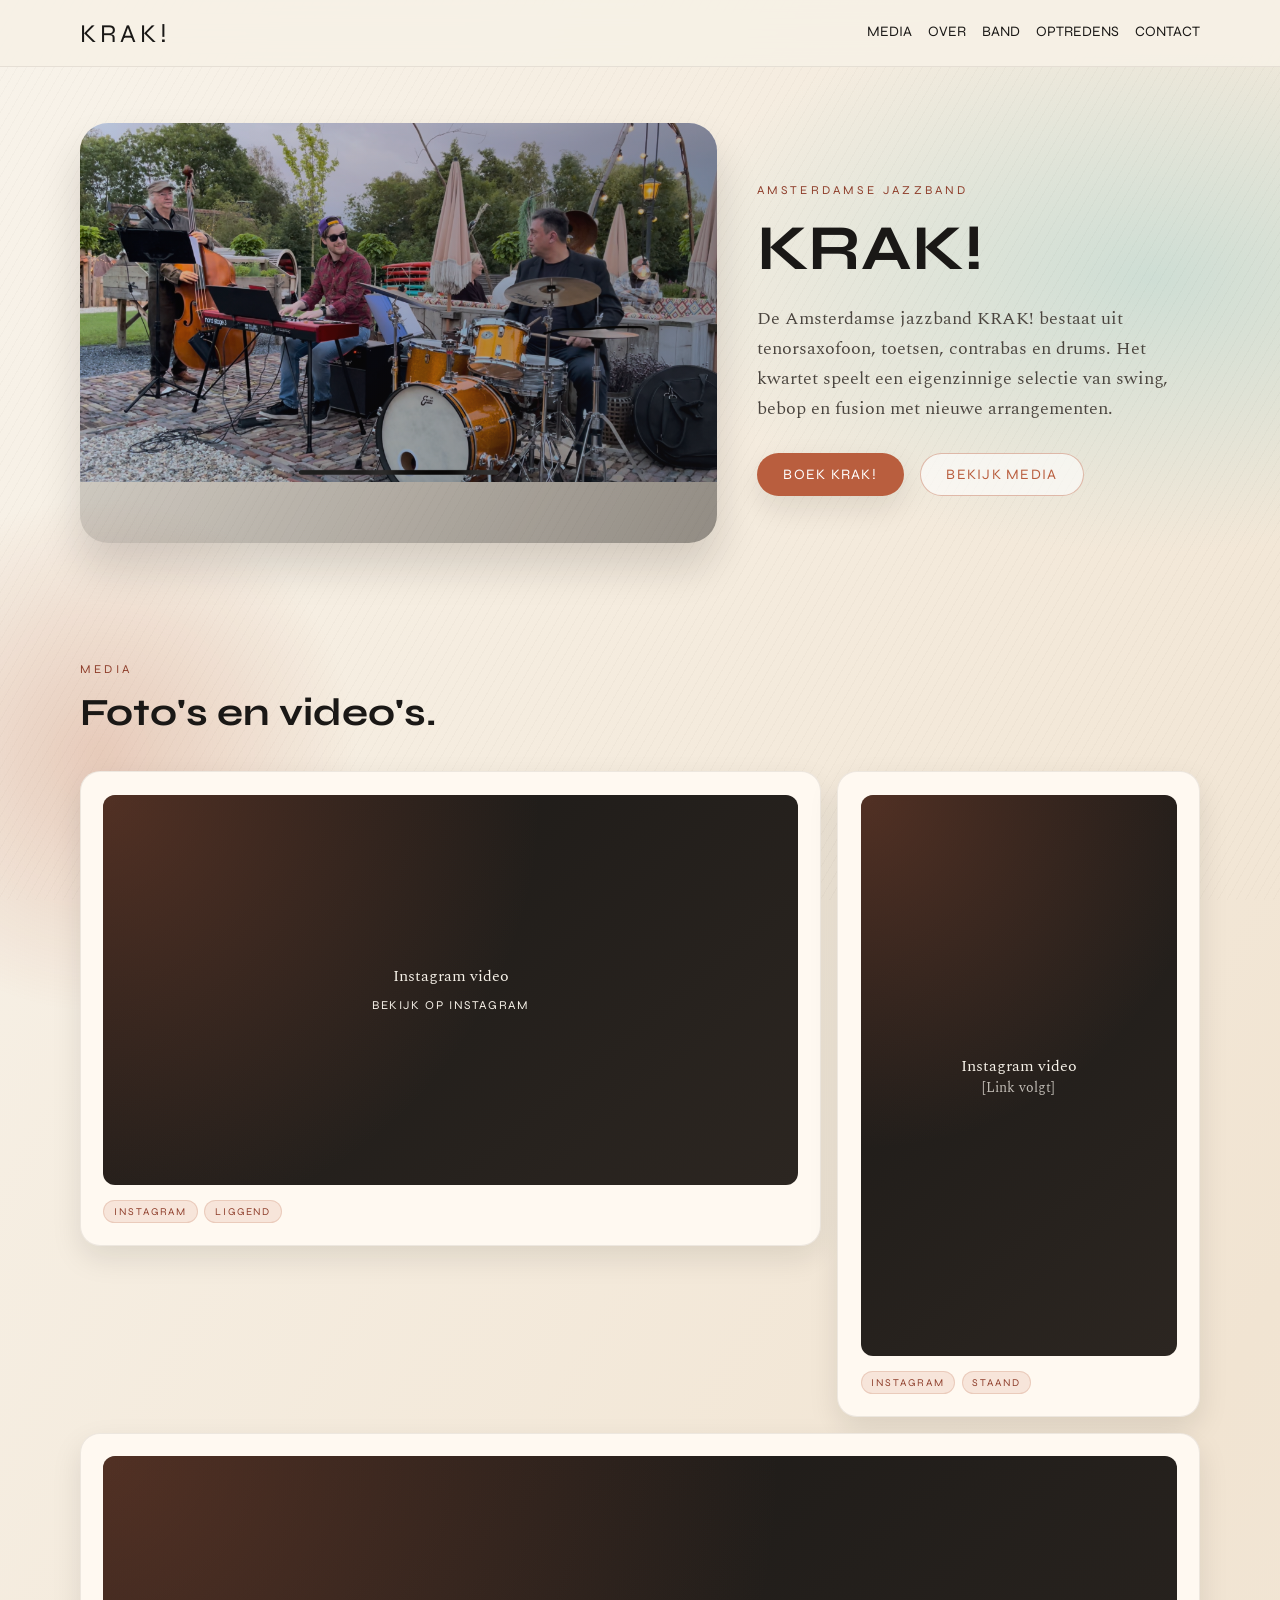
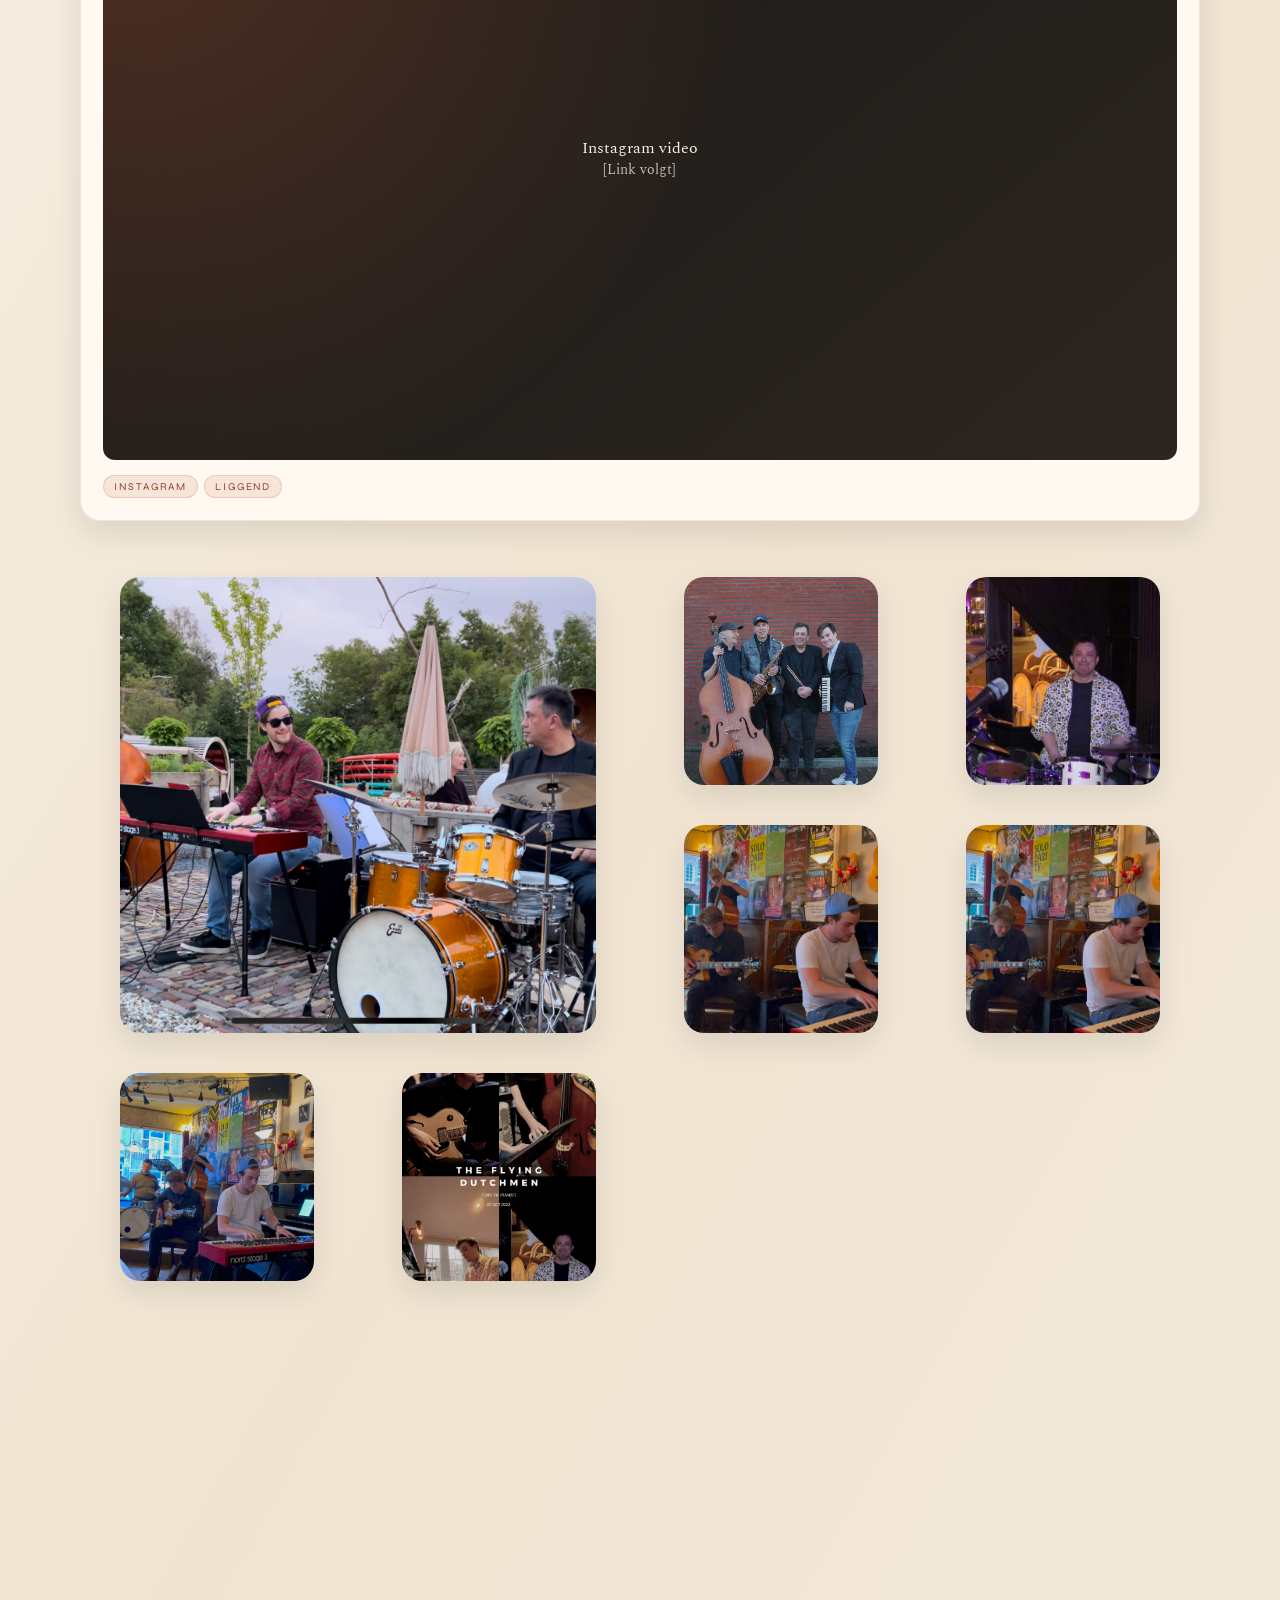
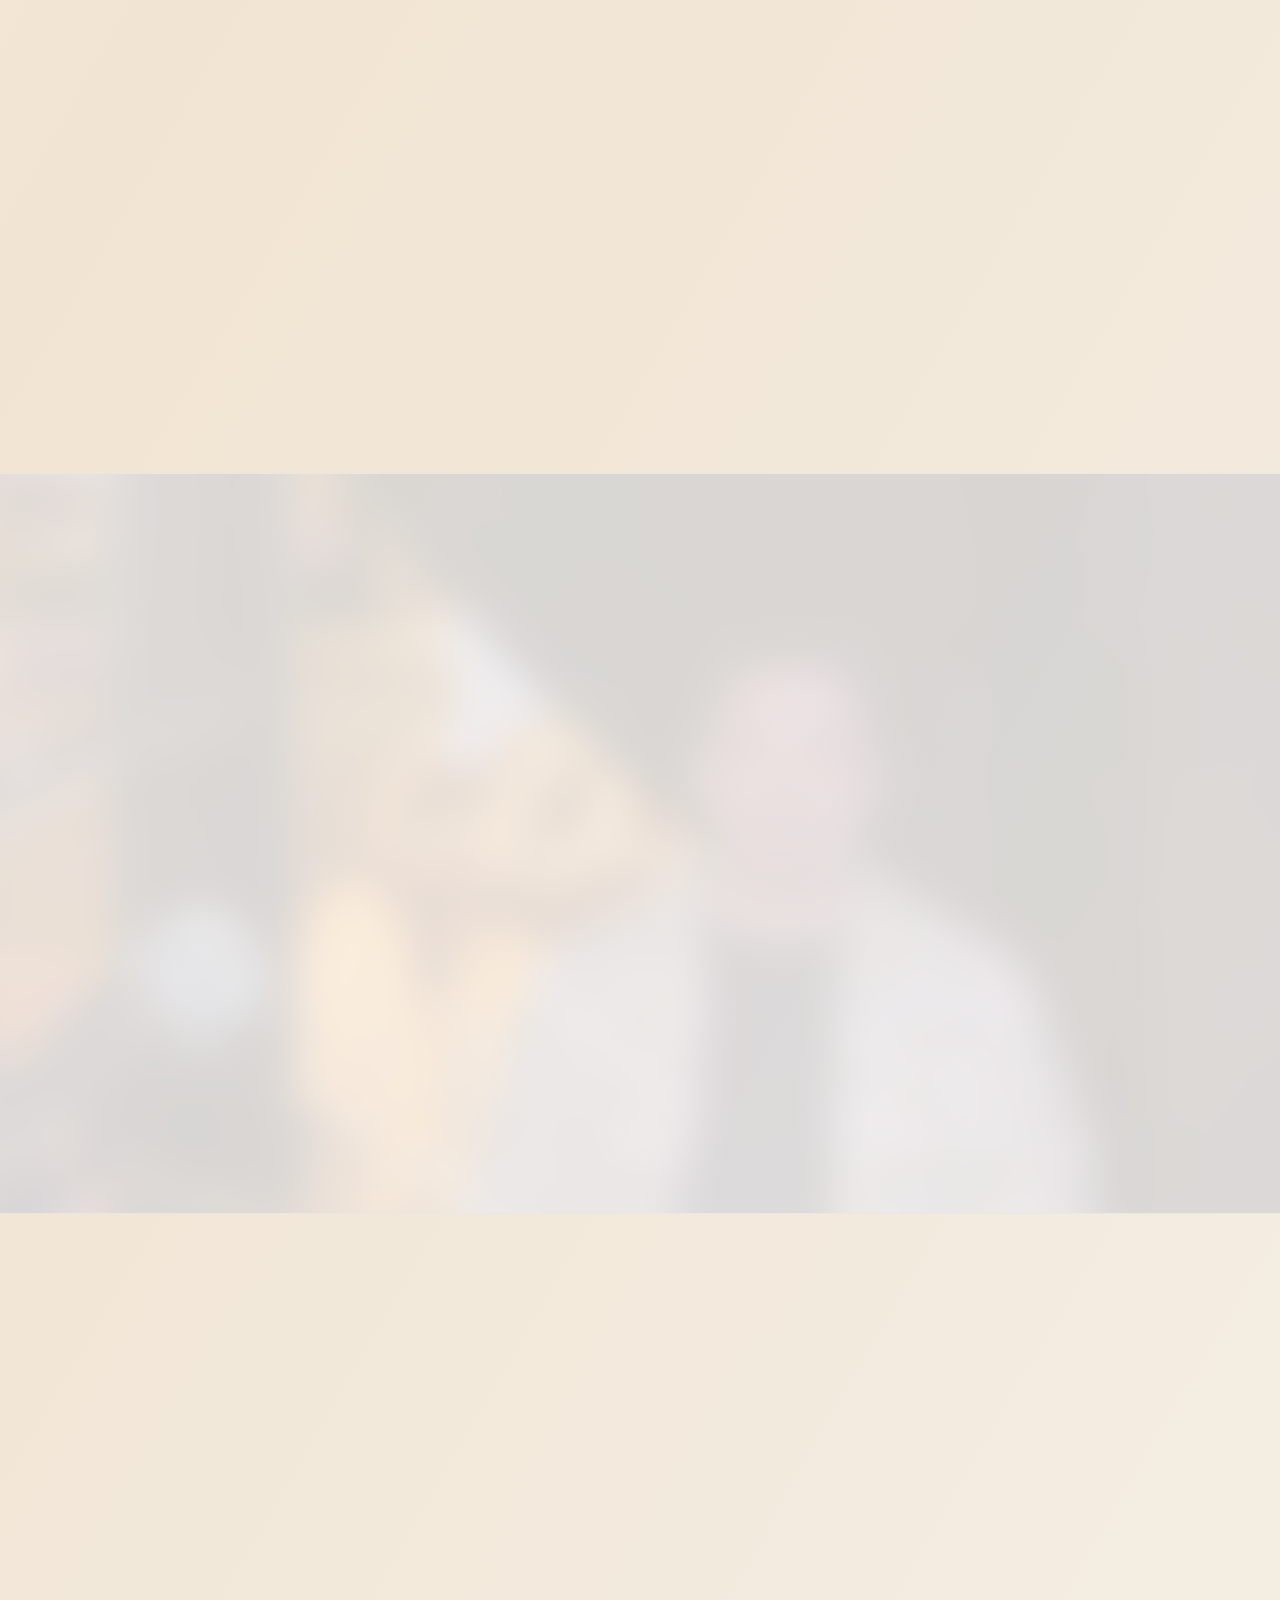
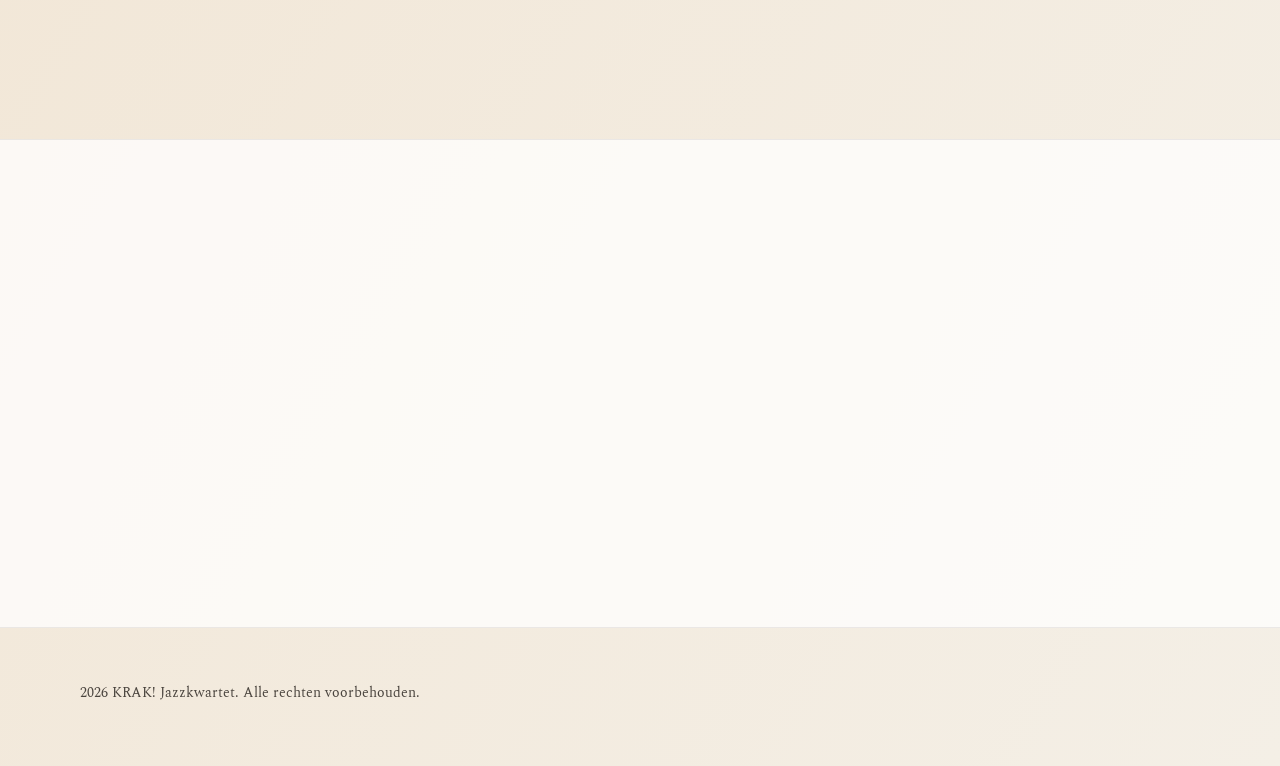
==== index.html @ 98d5179c "update site" ====
<!DOCTYPE html>
<html lang="nl">
<head>
    <meta charset="UTF-8">
    <meta name="viewport" content="width=device-width, initial-scale=1.0">
    <title>KRAK! Jazzkwartet</title>
    <meta name="description" content="KRAK! is een Amsterdamse jazzband met een eigenzinnige selectie van swing, bebop en fusion.">
    <link rel="stylesheet" href="styles.css">
    <link rel="preconnect" href="https://fonts.googleapis.com">
    <link rel="preconnect" href="https://fonts.gstatic.com" crossorigin>
    <link href="https://fonts.googleapis.com/css2?family=Spectral:wght@300;400;500;600&family=Syne:wght@400;500;600;700;800&display=swap" rel="stylesheet">
</head>
<body>
    <header class="site-header" data-reveal>
        <div class="container header-inner">
            <a class="logo" href="#top">KRAK!</a>
            <nav class="nav-links">
                <a href="#media">Media</a>
                <a href="#over">Over</a>
                <a href="#band">Band</a>
                <a href="#optredens">Optredens</a>
                <a href="#contact">Contact</a>
            </nav>
        </div>
    </header>

    <main id="top">
        <section class="hero">
            <div class="container hero-grid">
                <div class="hero-media" data-reveal style="--delay: 0.1s">
                    <img src="media/photos/krak-trio.jpg" alt="KRAK live foto" loading="eager">
                    <div class="hero-overlay"></div>
                </div>
                <div class="hero-content" data-reveal style="--delay: 0.2s">
                    <p class="eyebrow">Amsterdamse jazzband</p>
                    <h1>KRAK!</h1>
                    <p class="lead">
                        De Amsterdamse jazzband KRAK! bestaat uit tenorsaxofoon, toetsen, contrabas en drums. Het
                        kwartet speelt een eigenzinnige selectie van swing, bebop en fusion met nieuwe arrangementen.
                    </p>
                    <div class="hero-actions">
                        <a class="btn primary" href="#contact">Boek KRAK!</a>
                        <a class="btn ghost" href="#media">Bekijk media</a>
                    </div>
                </div>
            </div>
        </section>

        <section id="media" class="section">
            <div class="container">
                <div class="section-head" data-reveal>
                    <div>
                        <p class="eyebrow">Media</p>
                        <h2>Foto's en video's.</h2>
                    </div>
                </div>
                <div class="media-stack">
                    <div class="video-grid" data-reveal style="--delay: 0.1s">
                        <article class="video-card wide">
                            <div class="video-frame landscape">
                                <div>
                                    <p>Instagram video</p>
                                    <a href="https://www.instagram.com/reel/DUZL79qiEEmOlPWDoRgBMmZu7bhqaGki6wvcbc0/?igsh=cmhkMHQxZTVwNHE=" target="_blank" rel="noopener">
                                        Bekijk op Instagram
                                    </a>
                                </div>
                            </div>
                            <div class="video-tags">
                                <span>Instagram</span>
                                <span>Liggend</span>
                            </div>
                        </article>
                        <article class="video-card tall">
                            <div class="video-frame portrait">
                                <div>
                                    <p>Instagram video</p>
                                    <p class="video-placeholder">[Link volgt]</p>
                                </div>
                            </div>
                            <div class="video-tags">
                                <span>Instagram</span>
                                <span>Staand</span>
                            </div>
                        </article>
                        <article class="video-card full">
                            <div class="video-frame landscape">
                                <div>
                                    <p>Instagram video</p>
                                    <p class="video-placeholder">[Link volgt]</p>
                                </div>
                            </div>
                            <div class="video-tags">
                                <span>Instagram</span>
                                <span>Liggend</span>
                            </div>
                        </article>
                    </div>
                    <div class="gallery" data-reveal style="--delay: 0.2s">
                        <div class="gallery-grid">
                             <figure class="gallery-item gallery-item-large">
                                 <img src="media/photos/krak-trio.jpg" alt="KRAK live foto" loading="lazy">
                             </figure>
                             <figure class="gallery-item">
                                 <img src="media/photos/krak-band-posed-1.jpg" alt="KRAK groepsfoto" loading="lazy">
                             </figure>
                             <figure class="gallery-item">
                                 <img src="media/photos/krak-band-posed-2.jpg" alt="KRAK groepsfoto (met melodica)" loading="lazy">
                             </figure>
                             <figure class="gallery-item">
                                 <img src="media/photos/krak-live-1.jpg" alt="KRAK live moment" loading="lazy">
                             </figure>
                             <figure class="gallery-item">
                                 <img src="media/photos/krak-live-2.jpg" alt="KRAK op het podium" loading="lazy">
                            </figure>
                            <figure class="gallery-item">
                                <img src="media/photos/krak-live-3.jpg" alt="KRAK live optreden" loading="lazy">
                            </figure>
                             <figure class="gallery-item">
                                 <img src="media/photos/krak-live-4.jpg" alt="KRAK concert foto" loading="lazy">
                             </figure>
                         </div>
                     </div>
                 </div>
             </div>
        </section>

        <section id="over" class="section">
            <div class="container">
                <div class="section-head" data-reveal>
                    <div>
                        <p class="eyebrow">De groovy klank van KRAK!</p>
                        <h2>Jazz met een eigen draai.</h2>
                    </div>
                    <p class="section-intro">
                        De Amsterdamse jazzband KRAK! bestaat uit tenorsaxofoon, toetsen, contrabas en drums.
                    </p>
                </div>
                <div class="sound-grid">
                    <div class="sound-text" data-reveal style="--delay: 0.1s">
                        <p>
                            Het kwartet speelt een eigenzinnige selectie van swing, bebop en fusion, met muziek van
                            grootheden als Duke Ellington, Thelonious Monk, Herbie Hancock, Bud Powell en Roy Hargrove.
                            Met nieuwe arrangementen geeft de groep een eigen draai aan bekende werken. KRAK! speelt
                            sinds 2019 samen. Ze hopen u mee te nemen op een muzikale ontdekkingstocht vol verrassing
                            en verwondering.
                        </p>
                        <p>
                            KRAK! trad onder meer op in de Jazzkelder (UJazz) te Utrecht, op het Rietfestival
                            Kalenberg, bij Jazzcafe De Pianist in Amsterdam (onder de eerdere naam The Flying
                            Dutchmen) en bij Cafe Quelle in Amsterdam.
                        </p>
                        <p>
                            De musici zijn van uiteenlopende leeftijd en hebben een rijke speelervaring. Ze passen
                            zich gemakkelijk aan bij de gevraagde setting. KRAK! is uitermate geschikt voor uw
                            evenement, kleinschalig concert of festival.
                        </p>
                    </div>
                    <div class="sound-cards">
                        <div class="info-card" data-reveal style="--delay: 0.2s">
                            <h3>Repertoire</h3>
                            <ul>
                                <li>Pat Metheny</li>
                                <li>Thelonious Monk</li>
                                <li>Herbie Hancock</li>
                                <li>Bud Powell</li>
                                <li>Roy Hargrove</li>
                            </ul>
                        </div>
                        <div class="info-card" data-reveal style="--delay: 0.3s">
                            <h3>Geschikt voor</h3>
                            <ul>
                                <li>Jazzclubs en concertzalen</li>
                                <li>Evenementen en diners</li>
                                <li>Festivals en buitenpodia</li>
                                <li>Luisterconcerten en jams</li>
                            </ul>
                        </div>
                    </div>
                </div>
            </div>
        </section>

        <section id="band" class="section alt band-section" style="--band-backdrop: url('media/photos/krak-band-posed-2.jpg');">
             <div class="container">
                 <div class="section-head" data-reveal>
                     <div>
                         <p class="eyebrow">Band</p>
                         <h2>Het kwartet.</h2>
                    </div>
                    <p class="section-intro">
                        Klik op een naam voor foto en korte bio.
                    </p>
                 </div>
                 <div class="band-layout">
                     <div class="band-photo" data-reveal style="--delay: 0.05s">
                         <div class="band-photo-duo">
                             <img class="band-photo-main" src="media/photos/krak-band-posed-1.jpg" alt="KRAK groepsfoto" loading="lazy">
                             <img class="band-photo-alt" src="media/photos/krak-band-posed-2.jpg" alt="KRAK groepsfoto (met melodica)" loading="lazy">
                         </div>
                     </div>
                     <div class="member-interactive">
                         <div class="member-controls" data-reveal style="--delay: 0.1s">
                             <button class="member-button" type="button"
                                 data-name="Robbert Loeber"
                                data-role="Tenorsaxofoon, dwarsfluit"
                                data-photo=""
                                data-bio="[Korte bio van Robbert.]">
                                <span class="member-name">Robbert Loeber</span>
                                <span class="member-role">Tenorsaxofoon, dwarsfluit</span>
                            </button>
                            <button class="member-button is-active" type="button"
                                data-name="Tommy Maaiveld"
                                data-role="Toetsen"
                                data-photo="media/photos/krak-pianist.jpg"
                                data-bio="[Korte bio van Tommy.]">
                                <span class="member-name">Tommy Maaiveld</span>
                                <span class="member-role">Toetsen</span>
                            </button>
                            <button class="member-button" type="button"
                                data-name="Ton van Erp"
                                data-role="Contrabas"
                                data-photo=""
                                data-bio="[Korte bio van Ton.]">
                                <span class="member-name">Ton van Erp</span>
                                <span class="member-role">Contrabas</span>
                            </button>
                             <button class="member-button" type="button"
                                 data-name="Sander Olthof"
                                 data-role="Drums"
                                 data-photo="media/photos/sander-olthof.jpg"
                                 data-bio="[Korte bio van Sander.]">
                                 <span class="member-name">Sander Olthof</span>
                                 <span class="member-role">Drums</span>
                             </button>
                        </div>
                        <div class="member-display" data-reveal style="--delay: 0.15s">
                            <div class="member-photo has-photo">
                                <img id="member-photo" src="media/photos/krak-pianist.jpg" alt="Tommy Maaiveld - toetsen" loading="lazy">
                                <div class="member-photo-placeholder">Foto volgt</div>
                            </div>
                            <div class="member-info">
                                <p class="eyebrow">Uitgelicht</p>
                                <h3 id="member-name">Tommy Maaiveld</h3>
                                <p id="member-role" class="member-instrument">Toetsen</p>
                                <p id="member-bio" class="member-bio">[Korte bio van Tommy.]</p>
                            </div>
                        </div>
                    </div>
                </div>
            </div>
        </section>

        <section id="optredens" class="section">
            <div class="container">
                <div class="section-head" data-reveal>
                    <div>
                        <p class="eyebrow">Optredens</p>
                        <h2>Vaste en komende data.</h2>
                    </div>
                    <p class="section-intro">
                        Elke eerste donderdag van de maand spelen we ons vaste optreden. Andere data volgen op aanvraag
                        of via aankondigingen.
                    </p>
                </div>
                <div class="shows-grid">
                    <div class="show-card" data-reveal style="--delay: 0.1s">
                        <p class="show-date">Elke eerste donderdag van de maand</p>
                        <h3>Cafe Quelle</h3>
                        <p class="show-meta">Jan Pieter Heijestraat 133, Amsterdam - [aanvang]</p>
                    </div>
                    <div class="show-card" data-reveal style="--delay: 0.2s">
                        <p class="show-date">[Datum]</p>
                        <h3>[Locatie of festival]</h3>
                        <p class="show-meta">[Stad] - [details]</p>
                    </div>
                    <div class="show-card" data-reveal style="--delay: 0.3s">
                        <p class="show-date">[Datum]</p>
                        <h3>[Besloten evenement]</h3>
                        <p class="show-meta">[Op aanvraag]</p>
                    </div>
                </div>
                <div class="booking-note" data-reveal style="--delay: 0.35s">
                    <p>Beschikbaar voor evenementen, kleinschalige concerten en festivals.</p>
                </div>
            </div>
        </section>

        <section id="contact" class="section alt">
            <div class="container">
                <div class="section-head" data-reveal>
                    <div>
                        <p class="eyebrow">Contact</p>
                        <h2>Boekingen en info.</h2>
                    </div>
                </div>
                <div class="contact-grid">
                    <div class="contact-card dark" data-reveal style="--delay: 0.1s">
                        <h3>Boekingen</h3>
                        <div class="contact-item">
                            <span>Email</span>
                            <span>[emailadres]</span>
                        </div>
                        <div class="contact-item">
                            <span>Telefoon</span>
                            <span>[telefoonnummer]</span>
                        </div>
                        <div class="contact-item">
                            <span>Contactpersoon</span>
                            <span>[naam]</span>
                        </div>
                    </div>
                    <div class="contact-card light" data-reveal style="--delay: 0.2s">
                        <h3>Sociale media</h3>
                        <div class="contact-item">
                            <span>Instagram</span>
                            <span>[instagram]</span>
                        </div>
                        <div class="contact-item">
                            <span>Overige kanalen</span>
                            <span>[link volgt]</span>
                        </div>
                    </div>
                </div>
            </div>
        </section>
    </main>

    <footer class="footer">
        <div class="container footer-inner">
            <p>2026 KRAK! Jazzkwartet. Alle rechten voorbehouden.</p>
        </div>
    </footer>

    <script src="script.js"></script>
</body>
</html>
---- styles.css ----
:root {
    --bg: #f7f1e6;
    --bg-soft: #fff9f1;
    --ink: #1a1816;
    --ink-soft: #4a443e;
    --accent: #b95e3e;
    --accent-dark: #8f3f2c;
    --shadow: 0 24px 40px rgba(22, 16, 12, 0.15);
    --shadow-soft: 0 12px 30px rgba(22, 16, 12, 0.1);
    --radius-lg: 28px;
    --radius-md: 20px;
    --radius-sm: 12px;
    --max-width: 1120px;
}

*,
*::before,
*::after {
    box-sizing: border-box;
}

html {
    scroll-behavior: smooth;
}

body {
    margin: 0;
    font-family: "Spectral", serif;
    color: var(--ink);
    background:
        radial-gradient(1200px 600px at 10% -10%, rgba(241, 203, 152, 0.6), transparent 60%),
        radial-gradient(900px 500px at 90% 5%, rgba(169, 210, 206, 0.5), transparent 55%),
        linear-gradient(120deg, #f8f3ea 0%, #f1e4d2 45%, #f4efe6 100%);
    min-height: 100vh;
    position: relative;
}

body::before {
    content: "";
    position: fixed;
    inset: 0;
    pointer-events: none;
    background:
        repeating-linear-gradient(120deg, rgba(26, 24, 22, 0.05) 0, rgba(26, 24, 22, 0.05) 1px, transparent 1px, transparent 8px);
    opacity: 0.4;
    z-index: 0;
}

body::after {
    content: "";
    position: fixed;
    width: 520px;
    height: 520px;
    left: -160px;
    top: 55%;
    background: radial-gradient(circle, rgba(185, 94, 62, 0.25) 0%, transparent 70%);
    pointer-events: none;
    z-index: 0;
}

img {
    max-width: 100%;
    display: block;
}

a {
    color: inherit;
    text-decoration: none;
}

.container {
    width: min(var(--max-width), calc(100% - 2.5rem));
    margin: 0 auto;
    position: relative;
    z-index: 1;
}

.site-header {
    position: sticky;
    top: 0;
    z-index: 10;
    background: rgba(247, 241, 230, 0.9);
    border-bottom: 1px solid rgba(26, 24, 22, 0.08);
    backdrop-filter: blur(12px);
}

.header-inner {
    display: flex;
    align-items: center;
    justify-content: space-between;
    gap: 1.5rem;
    padding: 1.1rem 0;
    flex-wrap: wrap;
}

.logo {
    font-family: "Syne", sans-serif;
    font-size: 1.6rem;
    letter-spacing: 0.25rem;
    text-transform: uppercase;
}

.nav-links {
    display: flex;
    align-items: center;
    gap: 1rem;
    flex-wrap: wrap;
    font-family: "Syne", sans-serif;
    font-size: 0.9rem;
    text-transform: uppercase;
}

.nav-links a {
    position: relative;
    padding-bottom: 0.25rem;
}

.nav-links a::after {
    content: "";
    position: absolute;
    left: 0;
    bottom: 0;
    width: 0;
    height: 2px;
    background: var(--accent);
    transition: width 0.3s ease;
}

.nav-links a:hover::after,
.nav-links a:focus-visible::after {
    width: 100%;
}

.hero {
    padding: 3.5rem 0 2.5rem;
}

.hero-grid {
    display: grid;
    grid-template-columns: repeat(12, 1fr);
    gap: 2.5rem;
    align-items: center;
}

.hero-media {
    grid-column: span 7;
    position: relative;
    border-radius: var(--radius-lg);
    overflow: hidden;
    box-shadow: var(--shadow);
    min-height: 420px;
}

.hero-media img {
    width: 100%;
    height: 100%;
    object-fit: cover;
    transform: scale(1.03);
    transition: transform 2.5s ease;
}

.hero-media.is-visible img {
    transform: scale(1);
}

.hero-overlay {
    position: absolute;
    inset: 0;
    background: linear-gradient(120deg, rgba(26, 24, 22, 0.1), rgba(26, 24, 22, 0.45));
}

.hero-content {
    grid-column: span 5;
}

.eyebrow {
    font-family: "Syne", sans-serif;
    text-transform: uppercase;
    letter-spacing: 0.2rem;
    font-size: 0.75rem;
    color: var(--accent-dark);
    margin-bottom: 0.8rem;
}

.hero-content h1 {
    font-family: "Syne", sans-serif;
    font-size: clamp(2.8rem, 5vw, 4.8rem);
    margin: 0 0 1rem;
}

.lead {
    font-size: 1.1rem;
    line-height: 1.7;
    color: var(--ink-soft);
    margin-bottom: 1.8rem;
}

.hero-actions {
    display: flex;
    gap: 1rem;
    flex-wrap: wrap;
}

.btn {
    display: inline-flex;
    align-items: center;
    justify-content: center;
    padding: 0.75rem 1.6rem;
    border-radius: 999px;
    font-family: "Syne", sans-serif;
    font-size: 0.9rem;
    text-transform: uppercase;
    letter-spacing: 0.08rem;
    border: 1px solid transparent;
    transition: transform 0.2s ease, box-shadow 0.2s ease, background 0.2s ease;
}

.btn.primary {
    background: var(--accent);
    color: #fff;
    box-shadow: var(--shadow-soft);
}

.btn.primary:hover,
.btn.primary:focus-visible {
    transform: translateY(-2px);
    box-shadow: var(--shadow);
}

.btn.ghost {
    color: var(--accent);
    border-color: rgba(185, 94, 62, 0.4);
    background: rgba(255, 255, 255, 0.6);
}

.btn.ghost:hover,
.btn.ghost:focus-visible {
    background: rgba(255, 255, 255, 0.9);
}

.section {
    padding: 4.2rem 0;
}

.section.alt {
    background: rgba(255, 255, 255, 0.75);
    border-top: 1px solid rgba(26, 24, 22, 0.08);
    border-bottom: 1px solid rgba(26, 24, 22, 0.08);
}

.band-section {
    position: relative;
    overflow: hidden;
}

.band-section::before {
    content: "";
    position: absolute;
    inset: -40px;
    background-image: var(--band-backdrop);
    background-size: cover;
    background-position: 50% 35%;
    filter: blur(18px) saturate(0.95);
    transform: scale(1.05);
    opacity: 0.14;
    z-index: 0;
    pointer-events: none;
}

.section-head {
    display: flex;
    align-items: flex-end;
    justify-content: space-between;
    gap: 2rem;
    margin-bottom: 2.2rem;
    flex-wrap: wrap;
}

.section-head h2 {
    font-family: "Syne", sans-serif;
    font-size: clamp(2rem, 3vw, 2.8rem);
    margin: 0.4rem 0 0;
}

.section-intro {
    max-width: 460px;
    font-size: 1rem;
    color: var(--ink-soft);
}

.media-stack {
    display: grid;
    gap: 2.5rem;
}

.gallery-grid {
    display: grid;
    grid-template-columns: repeat(4, 1fr);
    grid-auto-rows: 240px;
    gap: 0.5rem;
}

.gallery-item {
    border-radius: var(--radius-md);
    overflow: hidden;
    box-shadow: var(--shadow-soft);
    background: #fff;
}

.gallery-item img {
    width: 100%;
    height: 100%;
    object-fit: cover;
}

.gallery-item-large {
    grid-column: span 2;
    grid-row: span 2;
}

.video-grid {
    display: grid;
    grid-template-columns: repeat(12, 1fr);
    gap: 1rem;
    align-items: start;
}

.video-card {
    background: var(--bg-soft);
    padding: 1.4rem;
    border-radius: var(--radius-md);
    border: 1px solid rgba(26, 24, 22, 0.08);
    box-shadow: var(--shadow-soft);
    display: grid;
    gap: 0.9rem;
    grid-column: span 6;
}

.video-card.wide {
    grid-column: span 8;
}

.video-card.tall {
    grid-column: span 4;
}

.video-card.full {
    grid-column: 1 / -1;
}

.video-frame {
    border-radius: var(--radius-sm);
    background: linear-gradient(140deg, #1a1816 0%, #2c2621 100%);
    color: #f7f2e9;
    padding: 1.2rem;
    min-height: 220px;
    display: flex;
    align-items: center;
    justify-content: center;
    text-align: center;
    position: relative;
    overflow: hidden;
    aspect-ratio: 16 / 9;
}

.video-frame.portrait {
    aspect-ratio: 9 / 16;
}

.video-frame.square {
    aspect-ratio: 1 / 1;
}

.video-frame::after {
    content: "";
    position: absolute;
    inset: 0;
    background: radial-gradient(circle at top left, rgba(185, 94, 62, 0.35), transparent 55%);
}

.video-frame > div {
    position: relative;
    z-index: 1;
}

.video-frame p {
    margin: 0;
}

.video-frame a {
    display: inline-block;
    margin-top: 0.6rem;
    color: #f7f2e9;
    font-family: "Syne", sans-serif;
    text-transform: uppercase;
    letter-spacing: 0.1rem;
    font-size: 0.75rem;
}

.video-placeholder {
    margin: 0.6rem 0 0;
    font-size: 0.85rem;
    color: rgba(247, 242, 233, 0.75);
}

.video-tags {
    display: flex;
    flex-wrap: wrap;
    gap: 0.4rem;
    font-family: "Syne", sans-serif;
    text-transform: uppercase;
    letter-spacing: 0.12rem;
    font-size: 0.65rem;
    color: var(--accent-dark);
}

.video-tags span {
    padding: 0.25rem 0.6rem;
    border-radius: 999px;
    background: rgba(185, 94, 62, 0.12);
    border: 1px solid rgba(185, 94, 62, 0.2);
}

.sound-grid {
    display: grid;
    grid-template-columns: repeat(12, 1fr);
    gap: 2rem;
}

.sound-text {
    grid-column: span 7;
    display: flex;
    flex-direction: column;
    gap: 1.2rem;
    font-size: 1.05rem;
    line-height: 1.7;
}

.sound-cards {
    grid-column: span 5;
    display: grid;
    gap: 1rem;
}

.info-card {
    background: var(--bg-soft);
    padding: 1.6rem;
    border-radius: var(--radius-md);
    box-shadow: var(--shadow-soft);
    border: 1px solid rgba(26, 24, 22, 0.08);
}

.info-card h3 {
    font-family: "Syne", sans-serif;
    margin-top: 0;
    margin-bottom: 0.8rem;
}

.info-card ul {
    margin: 0;
    padding-left: 1.1rem;
    line-height: 1.7;
}

.band-layout {
    display: grid;
    grid-template-columns: repeat(12, 1fr);
    gap: 2rem;
    align-items: start;
}

.band-photo {
    grid-column: span 5;
}

.band-photo > img {
    width: 100%;
    border-radius: var(--radius-lg);
    box-shadow: var(--shadow);
    object-fit: cover;
}

.band-photo-duo {
    position: relative;
    min-height: 360px;
    border-radius: var(--radius-lg);
    overflow: hidden;
    box-shadow: var(--shadow);
}

.band-photo-duo::after {
    content: "";
    position: absolute;
    inset: 0;
    background: linear-gradient(160deg, rgba(26, 24, 22, 0.05) 0%, rgba(26, 24, 22, 0.22) 100%);
    pointer-events: none;
}

.band-photo-duo img {
    width: 100%;
    height: 100%;
    object-fit: cover;
}

.band-photo-main {
    position: absolute;
    inset: 0;
}

.band-photo-alt {
    position: absolute;
    right: 1rem;
    bottom: 1rem;
    width: min(260px, 46%);
    height: 64%;
    border-radius: var(--radius-md);
    box-shadow: var(--shadow);
    border: 1px solid rgba(247, 242, 233, 0.5);
}

.band-photo-placeholder {
    min-height: 360px;
    border-radius: var(--radius-lg);
    border: 2px dashed rgba(26, 24, 22, 0.2);
    background: rgba(255, 255, 255, 0.65);
    display: flex;
    flex-direction: column;
    align-items: center;
    justify-content: center;
    text-align: center;
    padding: 1.5rem;
    gap: 0.6rem;
}

.band-photo-placeholder span {
    font-family: "Syne", sans-serif;
    text-transform: uppercase;
    letter-spacing: 0.2rem;
    color: var(--accent-dark);
}

.band-photo-placeholder p {
    margin: 0;
    color: var(--ink-soft);
}

.member-interactive {
    grid-column: span 7;
    display: grid;
    gap: 1.6rem;
}

.member-controls {
    display: grid;
    grid-template-columns: repeat(auto-fit, minmax(180px, 1fr));
    gap: 0.8rem;
}

.member-button {
    border: 1px solid rgba(255, 255, 255, 0.08);
    background: linear-gradient(135deg, #1a1816 0%, #2b2621 100%);
    color: #f7f2e9;
    font-family: inherit;
    padding: 1.1rem;
    border-radius: var(--radius-md);
    box-shadow: var(--shadow-soft);
    cursor: pointer;
    text-align: left;
    display: flex;
    flex-direction: column;
    gap: 0.3rem;
    transition: transform 0.2s ease, box-shadow 0.2s ease, border-color 0.2s ease;
}

.member-button:focus-visible {
    outline: 2px solid rgba(185, 94, 62, 0.6);
    outline-offset: 2px;
}

.member-button.is-active,
.member-button:hover {
    border-color: rgba(185, 94, 62, 0.6);
    box-shadow: var(--shadow);
    transform: translateY(-2px);
}

.member-name {
    font-family: "Syne", sans-serif;
    font-size: 1rem;
}

.member-role {
    font-size: 0.9rem;
    color: rgba(247, 242, 233, 0.8);
}

.member-display {
    display: grid;
    grid-template-columns: repeat(12, 1fr);
    gap: 1.6rem;
    align-items: center;
}

.member-photo {
    grid-column: span 5;
    position: relative;
    min-height: 280px;
    border-radius: var(--radius-lg);
    overflow: hidden;
    box-shadow: var(--shadow);
    background: linear-gradient(140deg, #1a1816 0%, #2b2621 100%);
}

.member-photo img {
    width: 100%;
    height: 100%;
    object-fit: cover;
    display: none;
}

.member-photo.has-photo img {
    display: block;
}

.member-photo-placeholder {
    position: absolute;
    inset: 0;
    display: flex;
    align-items: center;
    justify-content: center;
    font-family: "Syne", sans-serif;
    text-transform: uppercase;
    letter-spacing: 0.18rem;
    color: rgba(247, 242, 233, 0.75);
}

.member-photo.has-photo .member-photo-placeholder {
    display: none;
}

.member-info {
    grid-column: span 7;
}

.member-info h3 {
    font-family: "Syne", sans-serif;
    margin: 0.4rem 0 0.6rem;
}

.member-instrument {
    font-family: "Syne", sans-serif;
    text-transform: uppercase;
    letter-spacing: 0.12rem;
    font-size: 0.75rem;
    color: var(--accent-dark);
    margin: 0 0 1rem;
}

.member-bio {
    margin: 0;
    color: var(--ink-soft);
    line-height: 1.6;
}

.shows-grid {
    display: grid;
    grid-template-columns: repeat(auto-fit, minmax(220px, 1fr));
    gap: 1rem;
}

.show-card {
    background: #fff;
    padding: 1.4rem;
    border-radius: var(--radius-md);
    border: 1px solid rgba(26, 24, 22, 0.08);
    box-shadow: var(--shadow-soft);
}

.show-card h3 {
    font-family: "Syne", sans-serif;
    margin: 0.6rem 0 0.4rem;
}

.show-date {
    font-family: "Syne", sans-serif;
    text-transform: uppercase;
    letter-spacing: 0.08rem;
    font-size: 0.8rem;
    color: var(--accent-dark);
    margin: 0;
}

.show-meta {
    margin: 0;
    color: var(--ink-soft);
}

.booking-note {
    margin-top: 2rem;
    background: linear-gradient(140deg, rgba(42, 138, 122, 0.12), rgba(255, 255, 255, 0.8));
    border-radius: var(--radius-md);
    padding: 1.4rem;
    border: 1px solid rgba(42, 138, 122, 0.2);
}

.booking-note p {
    margin: 0;
}

.contact-grid {
    display: grid;
    grid-template-columns: repeat(12, 1fr);
    gap: 2rem;
}

.contact-card {
    grid-column: span 6;
    padding: 1.8rem;
    border-radius: var(--radius-lg);
    box-shadow: var(--shadow-soft);
}

.contact-card.dark {
    background: linear-gradient(160deg, #1a1816 0%, #2b2621 100%);
    color: #f7f2e9;
}

.contact-card.light {
    background: var(--bg-soft);
    border: 1px solid rgba(26, 24, 22, 0.08);
}

.contact-card h3 {
    font-family: "Syne", sans-serif;
    margin-top: 0;
}

.contact-item {
    display: flex;
    justify-content: space-between;
    gap: 1rem;
    padding: 0.6rem 0;
    border-bottom: 1px solid rgba(255, 255, 255, 0.15);
}

.contact-card.light .contact-item {
    border-bottom-color: rgba(26, 24, 22, 0.08);
}

.footer {
    padding: 2.5rem 0 3rem;
}

.footer-inner {
    display: flex;
    justify-content: space-between;
    gap: 1.5rem;
    flex-wrap: wrap;
    font-size: 0.9rem;
    color: var(--ink-soft);
}

[data-reveal] {
    opacity: 1;
    transform: none;
}

.js [data-reveal] {
    opacity: 0;
    transform: translateY(16px);
    transition: opacity 0.7s ease, transform 0.7s ease;
    transition-delay: var(--delay, 0s);
}

.js [data-reveal].is-visible {
    opacity: 1;
    transform: translateY(0);
}

section[id] {
    scroll-margin-top: 110px;
}

@media (max-width: 980px) {
    .hero-grid,
    .sound-grid,
    .band-layout,
    .member-display,
    .contact-grid {
        grid-template-columns: 1fr;
    }

    .hero-media,
    .hero-content,
    .sound-text,
    .sound-cards,
    .band-photo,
    .member-interactive,
    .member-photo,
    .member-info,
    .contact-card {
        grid-column: auto;
    }

    .hero-media {
        min-height: 320px;
    }

    .gallery-grid {
        grid-template-columns: repeat(2, 1fr);
        grid-auto-rows: 160px;
    }

    .gallery-item {
        grid-column: auto;
    }

    .gallery-item-large {
        grid-column: span 2;
        grid-row: span 1;
    }

    .band-photo-duo {
        min-height: 320px;
    }

    .band-photo-alt {
        width: min(320px, 62%);
        height: 60%;
        right: 0.85rem;
        bottom: 0.85rem;
    }

    .video-grid {
        grid-template-columns: 1fr;
    }

    .video-card,
    .video-card.wide,
    .video-card.tall,
    .video-card.full {
        grid-column: 1 / -1;
    }
}

@media (max-width: 640px) {
    .container {
        width: min(var(--max-width), calc(100% - 1.5rem));
    }

    .header-inner {
        justify-content: center;
        text-align: center;
    }

    .hero-actions {
        flex-direction: column;
        align-items: flex-start;
    }

    .nav-links {
        justify-content: center;
    }

    .section-head {
        flex-direction: column;
        align-items: flex-start;
    }

    .contact-item {
        flex-direction: column;
        align-items: flex-start;
    }

    .video-grid {
        grid-template-columns: 1fr;
    }
}

@media (prefers-reduced-motion: reduce) {
    *,
    *::before,
    *::after {
        animation-duration: 0.01ms !important;
        animation-iteration-count: 1 !important;
        transition-duration: 0.01ms !important;
        scroll-behavior: auto !important;
    }

    .js [data-reveal] {
        opacity: 1;
        transform: none;
    }
}
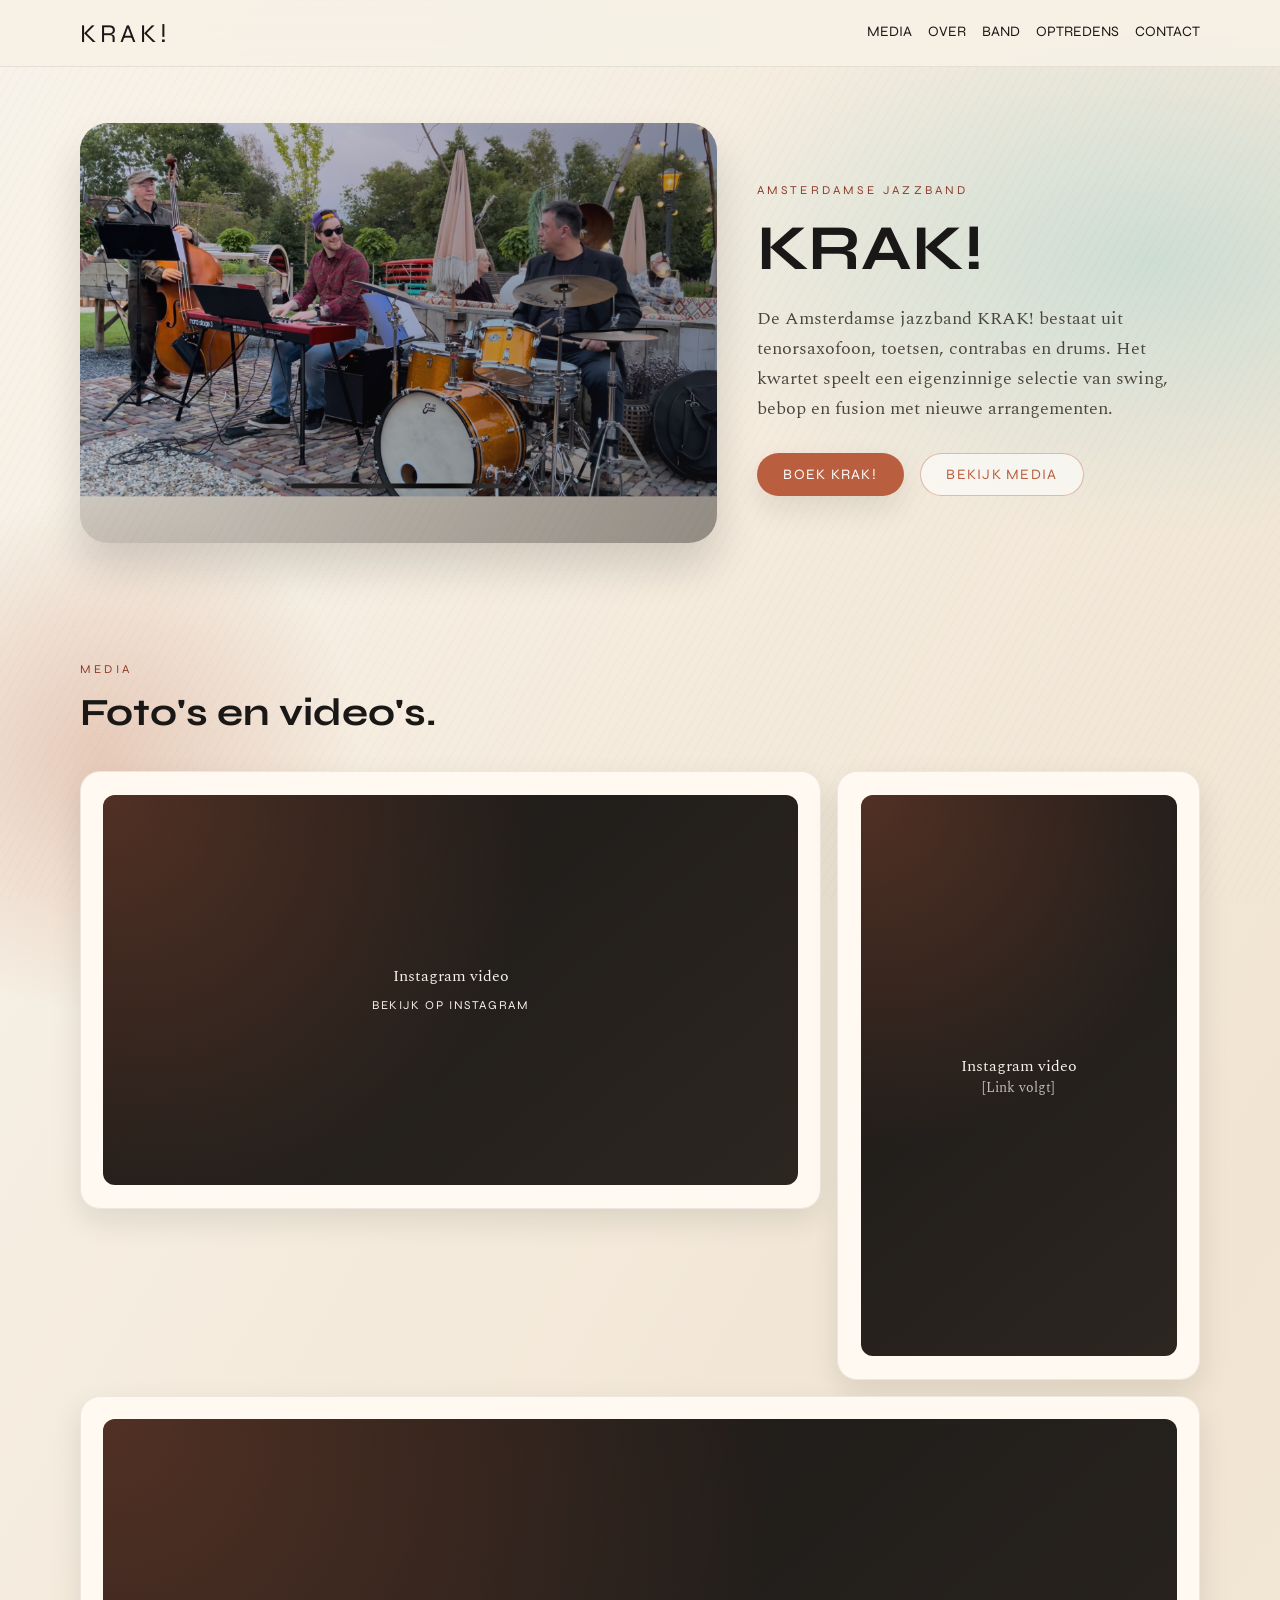
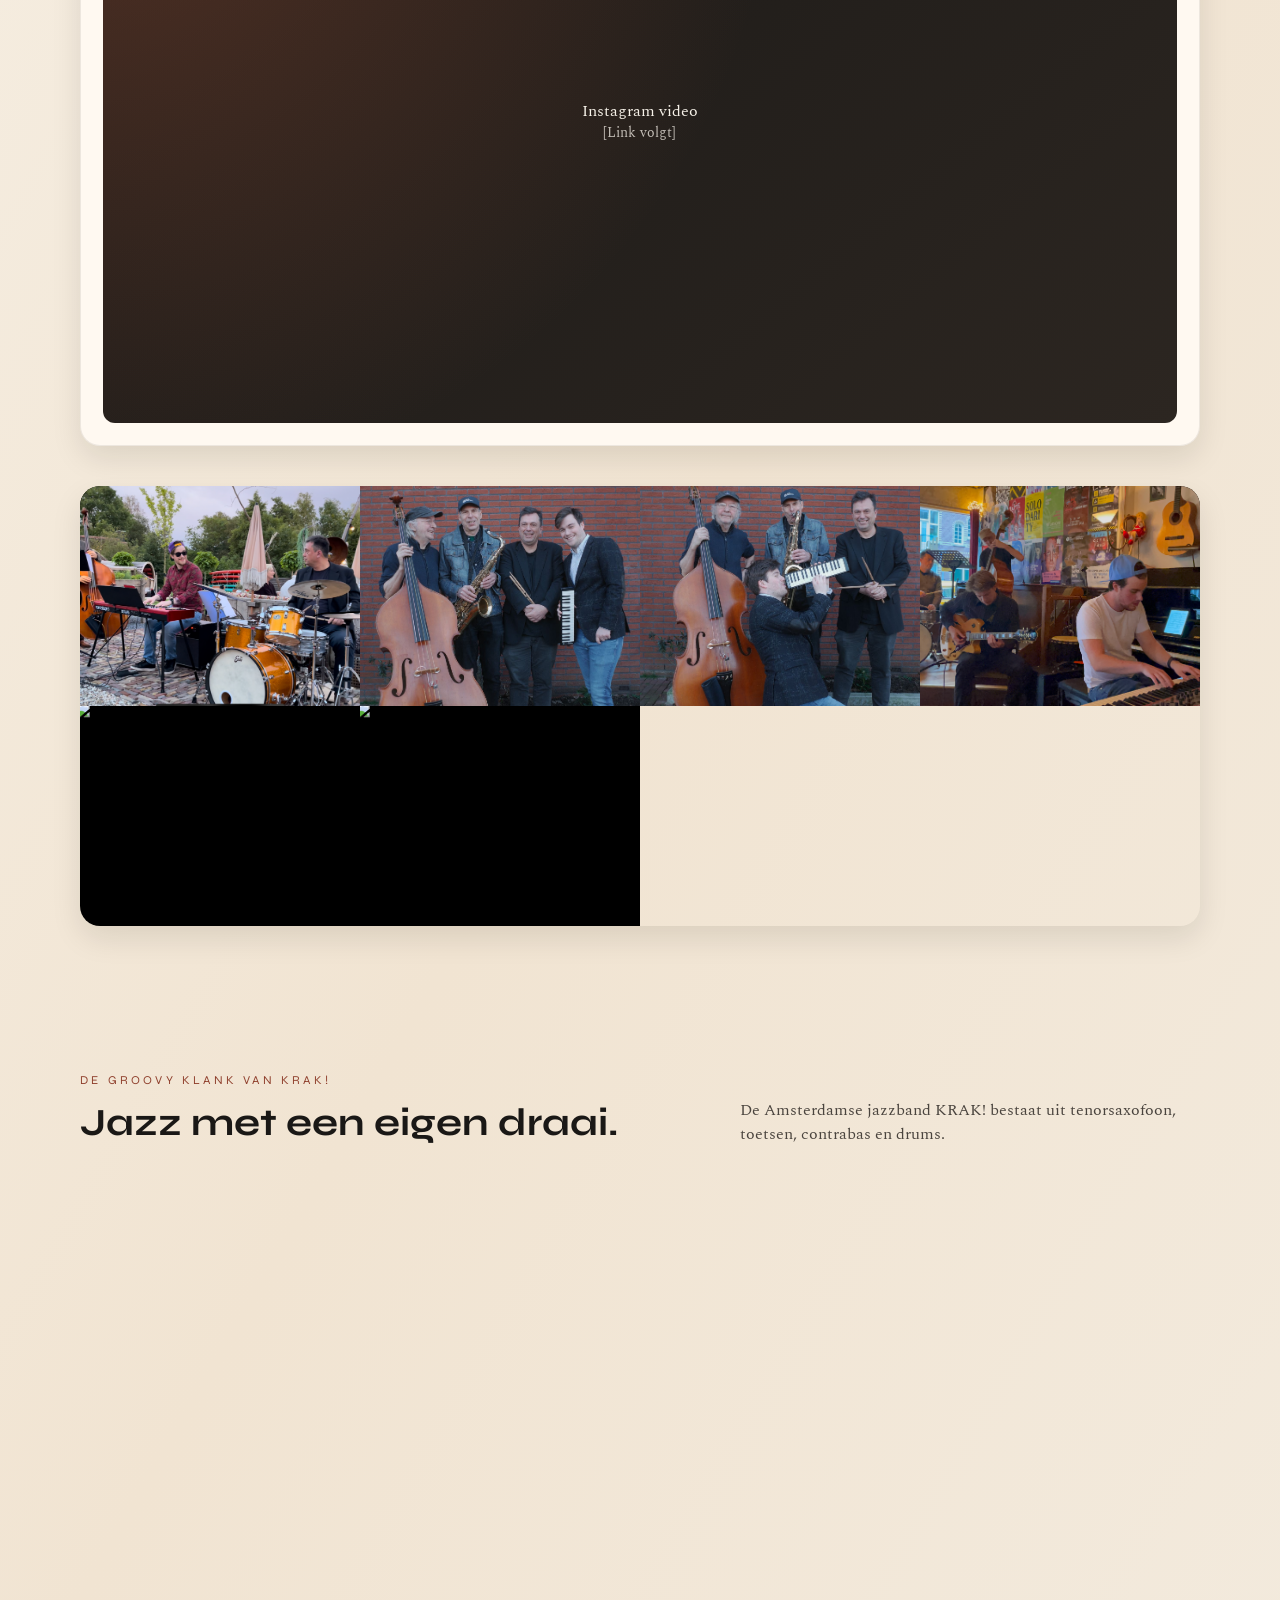
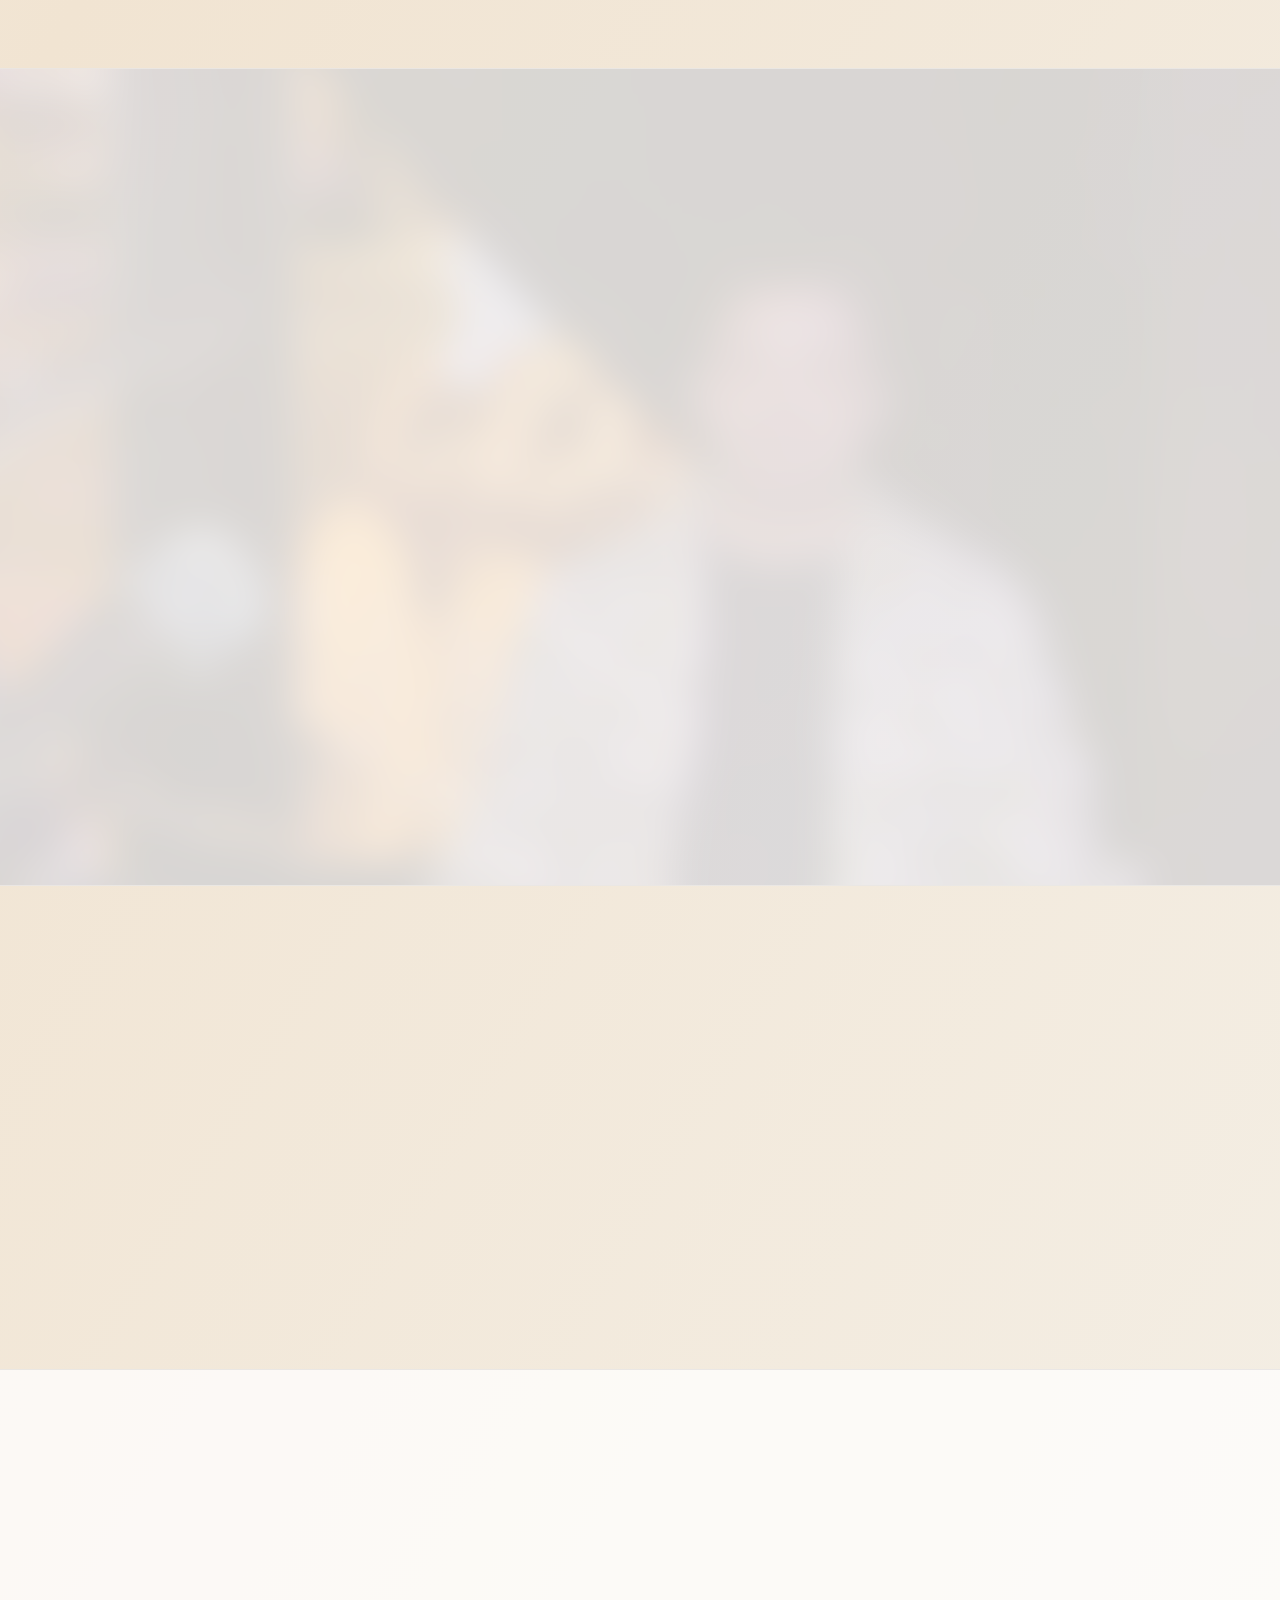
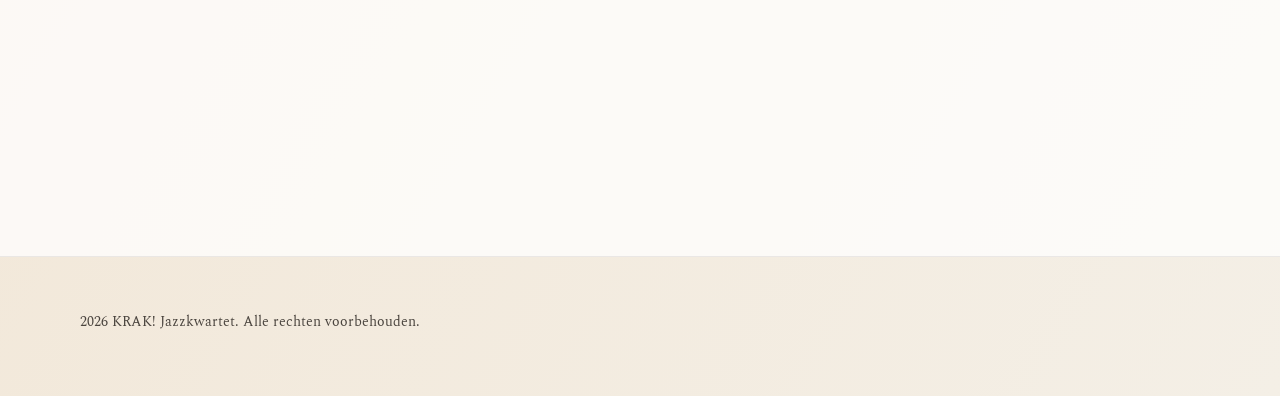
==== commit 149385d5: "site upte" ====
--- a/index.html
+++ b/index.html
@@ -28,7 +28,7 @@
         <section class="hero">
             <div class="container hero-grid">
                 <div class="hero-media" data-reveal style="--delay: 0.1s">
-                    <img src="media/photos/krak-trio.jpg" alt="KRAK live foto" loading="eager">
+                    <img src="media/photos/krak-trio.jpg" alt="Krak op het Rietfestival Kalenberg" loading="eager">
                     <div class="hero-overlay"></div>
                 </div>
                 <div class="hero-content" data-reveal style="--delay: 0.2s">
@@ -65,10 +65,6 @@
                                     </a>
                                 </div>
                             </div>
-                            <div class="video-tags">
-                                <span>Instagram</span>
-                                <span>Liggend</span>
-                            </div>
                         </article>
                         <article class="video-card tall">
                             <div class="video-frame portrait">
@@ -77,10 +73,6 @@
                                     <p class="video-placeholder">[Link volgt]</p>
                                 </div>
                             </div>
-                            <div class="video-tags">
-                                <span>Instagram</span>
-                                <span>Staand</span>
-                            </div>
                         </article>
                         <article class="video-card full">
                             <div class="video-frame landscape">
@@ -89,39 +81,32 @@
                                     <p class="video-placeholder">[Link volgt]</p>
                                 </div>
                             </div>
-                            <div class="video-tags">
-                                <span>Instagram</span>
-                                <span>Liggend</span>
-                            </div>
                         </article>
                     </div>
                     <div class="gallery" data-reveal style="--delay: 0.2s">
                         <div class="gallery-grid">
-                             <figure class="gallery-item gallery-item-large">
-                                 <img src="media/photos/krak-trio.jpg" alt="KRAK live foto" loading="lazy">
-                             </figure>
-                             <figure class="gallery-item">
-                                 <img src="media/photos/krak-band-posed-1.jpg" alt="KRAK groepsfoto" loading="lazy">
-                             </figure>
-                             <figure class="gallery-item">
-                                 <img src="media/photos/krak-band-posed-2.jpg" alt="KRAK groepsfoto (met melodica)" loading="lazy">
-                             </figure>
-                             <figure class="gallery-item">
-                                 <img src="media/photos/krak-live-1.jpg" alt="KRAK live moment" loading="lazy">
-                             </figure>
-                             <figure class="gallery-item">
-                                 <img src="media/photos/krak-live-2.jpg" alt="KRAK op het podium" loading="lazy">
-                            </figure>
-                            <figure class="gallery-item">
-                                <img src="media/photos/krak-live-3.jpg" alt="KRAK live optreden" loading="lazy">
-                            </figure>
-                             <figure class="gallery-item">
-                                 <img src="media/photos/krak-live-4.jpg" alt="KRAK concert foto" loading="lazy">
-                             </figure>
-                         </div>
-                     </div>
-                 </div>
-             </div>
+                            <button class="gallery-item" type="button" data-gallery-item data-full="media/photos/krak-trio.jpg" data-alt="Krak op het Rietfestival Kalenberg">
+                                <img src="media/photos/krak-trio.jpg" alt="Krak op het Rietfestival Kalenberg" loading="lazy">
+                            </button>
+                            <button class="gallery-item" type="button" data-gallery-item data-full="media/photos/krak-band-posed-1.jpg" data-alt="KRAK groepsfoto">
+                                <img src="media/photos/krak-band-posed-1.jpg" alt="KRAK groepsfoto" loading="lazy">
+                            </button>
+                            <button class="gallery-item" type="button" data-gallery-item data-full="media/photos/krak-band-posed-2.jpg" data-alt="Krak in actie!">
+                                <img src="media/photos/krak-band-posed-2.jpg" alt="Krak in actie!" loading="lazy">
+                            </button>
+                            <button class="gallery-item" type="button" data-gallery-item data-full="media/photos/krak-live-1.jpg" data-alt="Trio Krak in cafe de Pianist">
+                                <img src="media/photos/krak-live-1.jpg" alt="Trio Krak in cafe de Pianist" loading="lazy">
+                            </button>
+                            <button class="gallery-item" type="button" data-gallery-item data-full="media/photos/krak-gallery-extra-1.png" data-alt="Krak live optreden">
+                                <img src="media/photos/krak-gallery-extra-1.png" alt="Krak live optreden" loading="lazy">
+                            </button>
+                            <button class="gallery-item" type="button" data-gallery-item data-full="media/photos/krak-gallery-extra-2.png" data-alt="Krak live optreden">
+                                <img src="media/photos/krak-gallery-extra-2.png" alt="Krak live optreden" loading="lazy">
+                            </button>
+                        </div>
+                    </div>
+                </div>
+            </div>
         </section>
 
         <section id="over" class="section">
@@ -146,11 +131,10 @@
                         </p>
                         <p>
                             KRAK! trad onder meer op in de Jazzkelder (UJazz) te Utrecht, op het Rietfestival
-                            Kalenberg, bij Jazzcafe De Pianist in Amsterdam (onder de eerdere naam The Flying
-                            Dutchmen) en bij Cafe Quelle in Amsterdam.
+                            Kalenberg, bij Jazzcafe De Pianist in Amsterdam en bij Cafe Quelle in Amsterdam.
                         </p>
                         <p>
-                            De musici zijn van uiteenlopende leeftijd en hebben een rijke speelervaring. Ze passen
+                            De musici zijn van uiteenlopende achtergrond en leeftijd en hebben een rijke speelervaring. Ze passen
                             zich gemakkelijk aan bij de gevraagde setting. KRAK! is uitermate geschikt voor uw
                             evenement, kleinschalig concert of festival.
                         </p>
@@ -180,22 +164,18 @@
             </div>
         </section>
 
-        <section id="band" class="section alt band-section" style="--band-backdrop: url('media/photos/krak-band-posed-2.jpg');">
+        <section id="band" class="section alt band-section" style="--band-backdrop: url('media/photos/sander-olthof.jpg');">
              <div class="container">
                  <div class="section-head" data-reveal>
-                     <div>
-                         <p class="eyebrow">Band</p>
-                         <h2>Het kwartet.</h2>
-                    </div>
-                    <p class="section-intro">
-                        Klik op een naam voor foto en korte bio.
-                    </p>
+                    <div>
+                        <p class="eyebrow">Band</p>
+                        <h2>Het kwartet.</h2>
+                    </div>
                  </div>
                  <div class="band-layout">
                      <div class="band-photo" data-reveal style="--delay: 0.05s">
                          <div class="band-photo-duo">
                              <img class="band-photo-main" src="media/photos/krak-band-posed-1.jpg" alt="KRAK groepsfoto" loading="lazy">
-                             <img class="band-photo-alt" src="media/photos/krak-band-posed-2.jpg" alt="KRAK groepsfoto (met melodica)" loading="lazy">
                          </div>
                      </div>
                      <div class="member-interactive">
@@ -211,8 +191,8 @@
                             <button class="member-button is-active" type="button"
                                 data-name="Tommy Maaiveld"
                                 data-role="Toetsen"
-                                data-photo="media/photos/krak-pianist.jpg"
-                                data-bio="[Korte bio van Tommy.]">
+                                data-photo="media/photos/tommy-maaiveld-profielfoto.jpg"
+                                data-bio="Tommy Maaiveld begon op negenjarige leeftijd met pianospelen en is uitgegroeid tot een veelzijdig multi-instrumentalist (piano, orgel, melodica, keyboards, gitaar e.a.). Zijn grote liefde is jazz, met de nadruk op creativiteit, improvisatie, groove en muziek met diepe emotie - music that moves, and moves you. Naast zijn werk met Krak speelde hij solo klassiek repertoire en was hij actief in pop-ensembles met funk- en disco-invloeden.">
                                 <span class="member-name">Tommy Maaiveld</span>
                                 <span class="member-role">Toetsen</span>
                             </button>
@@ -235,14 +215,14 @@
                         </div>
                         <div class="member-display" data-reveal style="--delay: 0.15s">
                             <div class="member-photo has-photo">
-                                <img id="member-photo" src="media/photos/krak-pianist.jpg" alt="Tommy Maaiveld - toetsen" loading="lazy">
+                                <img id="member-photo" src="media/photos/tommy-maaiveld-profielfoto.jpg" alt="Tommy Maaiveld - toetsen" loading="lazy">
                                 <div class="member-photo-placeholder">Foto volgt</div>
                             </div>
                             <div class="member-info">
                                 <p class="eyebrow">Uitgelicht</p>
                                 <h3 id="member-name">Tommy Maaiveld</h3>
                                 <p id="member-role" class="member-instrument">Toetsen</p>
-                                <p id="member-bio" class="member-bio">[Korte bio van Tommy.]</p>
+                                <p id="member-bio" class="member-bio">Tommy Maaiveld begon op negenjarige leeftijd met pianospelen en is uitgegroeid tot een veelzijdig multi-instrumentalist (piano, orgel, melodica, keyboards, gitaar e.a.). Zijn grote liefde is jazz, met de nadruk op creativiteit, improvisatie, groove en muziek met diepe emotie - music that moves, and moves you. Naast zijn werk met Krak speelde hij solo klassiek repertoire en was hij actief in pop-ensembles met funk- en disco-invloeden.</p>
                             </div>
                         </div>
                     </div>
@@ -264,19 +244,9 @@
                 </div>
                 <div class="shows-grid">
                     <div class="show-card" data-reveal style="--delay: 0.1s">
-                        <p class="show-date">Elke eerste donderdag van de maand</p>
-                        <h3>Cafe Quelle</h3>
-                        <p class="show-meta">Jan Pieter Heijestraat 133, Amsterdam - [aanvang]</p>
-                    </div>
-                    <div class="show-card" data-reveal style="--delay: 0.2s">
-                        <p class="show-date">[Datum]</p>
-                        <h3>[Locatie of festival]</h3>
-                        <p class="show-meta">[Stad] - [details]</p>
-                    </div>
-                    <div class="show-card" data-reveal style="--delay: 0.3s">
-                        <p class="show-date">[Datum]</p>
-                        <h3>[Besloten evenement]</h3>
-                        <p class="show-meta">[Op aanvraag]</p>
+                        <p class="show-date" id="next-first-thursday">Elke eerste donderdag van de maand</p>
+                        <h3>Café Quelle</h3>
+                        <p class="show-meta">Jan Pieter Heijestraat 133, Amsterdam - aanvang 21:00</p>
                     </div>
                 </div>
                 <div class="booking-note" data-reveal style="--delay: 0.35s">
@@ -298,26 +268,15 @@
                         <h3>Boekingen</h3>
                         <div class="contact-item">
                             <span>Email</span>
-                            <span>[emailadres]</span>
+                            <a href="mailto:solthof@gmail.com">solthof@gmail.com</a>
                         </div>
                         <div class="contact-item">
                             <span>Telefoon</span>
-                            <span>[telefoonnummer]</span>
+                            <a href="tel:+31619509877">+31 6 19509877</a>
                         </div>
                         <div class="contact-item">
                             <span>Contactpersoon</span>
-                            <span>[naam]</span>
-                        </div>
-                    </div>
-                    <div class="contact-card light" data-reveal style="--delay: 0.2s">
-                        <h3>Sociale media</h3>
-                        <div class="contact-item">
-                            <span>Instagram</span>
-                            <span>[instagram]</span>
-                        </div>
-                        <div class="contact-item">
-                            <span>Overige kanalen</span>
-                            <span>[link volgt]</span>
+                            <span>Sander Olthof</span>
                         </div>
                     </div>
                 </div>
@@ -331,6 +290,14 @@
         </div>
     </footer>
 
+    <div class="lightbox" id="photo-lightbox" aria-hidden="true">
+        <button class="lightbox-close" type="button" aria-label="Sluit galerij">&times;</button>
+        <button class="lightbox-nav prev" type="button" aria-label="Vorige foto">&#10094;</button>
+        <img class="lightbox-image" src="" alt="">
+        <button class="lightbox-nav next" type="button" aria-label="Volgende foto">&#10095;</button>
+        <p class="lightbox-caption"></p>
+    </div>
+
     <script src="script.js"></script>
 </body>
 </html>
--- a/styles.css
+++ b/styles.css
@@ -155,12 +155,13 @@
     width: 100%;
     height: 100%;
     object-fit: cover;
-    transform: scale(1.03);
+    object-position: 50% 38%;
+    transform: scale(1.16);
     transition: transform 2.5s ease;
 }
 
 .hero-media.is-visible img {
-    transform: scale(1);
+    transform: scale(1.08);
 }
 
 .hero-overlay {
@@ -286,6 +287,7 @@
     max-width: 460px;
     font-size: 1rem;
     color: var(--ink-soft);
+    margin: 0;
 }
 
 .media-stack {
@@ -295,27 +297,55 @@
 
 .gallery-grid {
     display: grid;
-    grid-template-columns: repeat(4, 1fr);
-    grid-auto-rows: 240px;
-    gap: 0.5rem;
+    grid-template-columns: repeat(4, minmax(0, 1fr));
+    grid-auto-rows: clamp(140px, 18vw, 220px);
+    gap: 0;
+    overflow: hidden;
+    border-radius: var(--radius-md);
+    box-shadow: var(--shadow-soft);
 }
 
 .gallery-item {
-    border-radius: var(--radius-md);
+    appearance: none;
+    border: 0;
+    padding: 0;
+    margin: 0;
+    background: #000;
     overflow: hidden;
-    box-shadow: var(--shadow-soft);
-    background: #fff;
+    cursor: zoom-in;
+    position: relative;
+}
+
+.gallery-item::after {
+    content: "";
+    position: absolute;
+    inset: 0;
+    background: linear-gradient(180deg, transparent, rgba(0, 0, 0, 0.2));
+    opacity: 0;
+    transition: opacity 0.25s ease;
+}
+
+.gallery-item:focus-visible {
+    outline: 3px solid rgba(185, 94, 62, 0.65);
+    outline-offset: -3px;
 }
 
 .gallery-item img {
     width: 100%;
     height: 100%;
     object-fit: cover;
-}
-
-.gallery-item-large {
-    grid-column: span 2;
-    grid-row: span 2;
+    transform: scale(1.05);
+    transition: transform 0.35s ease;
+}
+
+.gallery-item:hover img,
+.gallery-item:focus-visible img {
+    transform: scale(1.12);
+}
+
+.gallery-item:hover::after,
+.gallery-item:focus-visible::after {
+    opacity: 1;
 }
 
 .video-grid {
@@ -403,24 +433,6 @@
     color: rgba(247, 242, 233, 0.75);
 }
 
-.video-tags {
-    display: flex;
-    flex-wrap: wrap;
-    gap: 0.4rem;
-    font-family: "Syne", sans-serif;
-    text-transform: uppercase;
-    letter-spacing: 0.12rem;
-    font-size: 0.65rem;
-    color: var(--accent-dark);
-}
-
-.video-tags span {
-    padding: 0.25rem 0.6rem;
-    border-radius: 999px;
-    background: rgba(185, 94, 62, 0.12);
-    border: 1px solid rgba(185, 94, 62, 0.2);
-}
-
 .sound-grid {
     display: grid;
     grid-template-columns: repeat(12, 1fr);
@@ -431,9 +443,17 @@
     grid-column: span 7;
     display: flex;
     flex-direction: column;
-    gap: 1.2rem;
+    gap: 0.7rem;
     font-size: 1.05rem;
     line-height: 1.7;
+}
+
+.sound-text p {
+    margin: 0;
+}
+
+#over .section-head {
+    margin-bottom: 1.1rem;
 }
 
 .sound-cards {
@@ -505,17 +525,7 @@
 .band-photo-main {
     position: absolute;
     inset: 0;
-}
-
-.band-photo-alt {
-    position: absolute;
-    right: 1rem;
-    bottom: 1rem;
-    width: min(260px, 46%);
-    height: 64%;
-    border-radius: var(--radius-md);
-    box-shadow: var(--shadow);
-    border: 1px solid rgba(247, 242, 233, 0.5);
+    object-position: 50% 24%;
 }
 
 .band-photo-placeholder {
@@ -720,6 +730,11 @@
     box-shadow: var(--shadow-soft);
 }
 
+.contact-grid .contact-card:only-child {
+    grid-column: 1 / -1;
+    max-width: 720px;
+}
+
 .contact-card.dark {
     background: linear-gradient(160deg, #1a1816 0%, #2b2621 100%);
     color: #f7f2e9;
@@ -745,6 +760,80 @@
 
 .contact-card.light .contact-item {
     border-bottom-color: rgba(26, 24, 22, 0.08);
+}
+
+.lightbox {
+    position: fixed;
+    inset: 0;
+    z-index: 30;
+    display: none;
+    align-items: center;
+    justify-content: center;
+    padding: 2rem;
+    background: rgba(10, 8, 7, 0.9);
+}
+
+.lightbox.is-open {
+    display: flex;
+}
+
+.lightbox-image {
+    width: min(92vw, 1200px);
+    max-height: 84vh;
+    object-fit: contain;
+    border-radius: var(--radius-sm);
+    box-shadow: var(--shadow);
+}
+
+.lightbox-caption {
+    position: absolute;
+    left: 50%;
+    bottom: 1.25rem;
+    transform: translateX(-50%);
+    margin: 0;
+    color: #f7f2e9;
+    font-family: "Syne", sans-serif;
+    font-size: 0.9rem;
+    letter-spacing: 0.06rem;
+    text-align: center;
+    padding: 0.2rem 0.5rem;
+}
+
+.lightbox-close,
+.lightbox-nav {
+    appearance: none;
+    border: 1px solid rgba(247, 242, 233, 0.28);
+    background: rgba(15, 12, 10, 0.55);
+    color: #f7f2e9;
+    cursor: pointer;
+    border-radius: 999px;
+}
+
+.lightbox-close {
+    position: absolute;
+    top: 1.2rem;
+    right: 1.2rem;
+    width: 44px;
+    height: 44px;
+    font-size: 1.5rem;
+    line-height: 1;
+}
+
+.lightbox-nav {
+    position: absolute;
+    top: 50%;
+    transform: translateY(-50%);
+    width: 48px;
+    height: 48px;
+    font-size: 1.4rem;
+}
+
+.lightbox-nav.prev {
+    left: 1rem;
+}
+
+.lightbox-nav.next {
+    right: 1rem;
 }
 
 .footer {
@@ -811,24 +900,8 @@
         grid-auto-rows: 160px;
     }
 
-    .gallery-item {
-        grid-column: auto;
-    }
-
-    .gallery-item-large {
-        grid-column: span 2;
-        grid-row: span 1;
-    }
-
     .band-photo-duo {
         min-height: 320px;
-    }
-
-    .band-photo-alt {
-        width: min(320px, 62%);
-        height: 60%;
-        right: 0.85rem;
-        bottom: 0.85rem;
     }
 
     .video-grid {
@@ -874,6 +947,23 @@
 
     .video-grid {
         grid-template-columns: 1fr;
+    }
+
+    .lightbox {
+        padding: 1rem;
+    }
+
+    .lightbox-nav {
+        width: 42px;
+        height: 42px;
+    }
+
+    .lightbox-nav.prev {
+        left: 0.5rem;
+    }
+
+    .lightbox-nav.next {
+        right: 0.5rem;
     }
 }
 
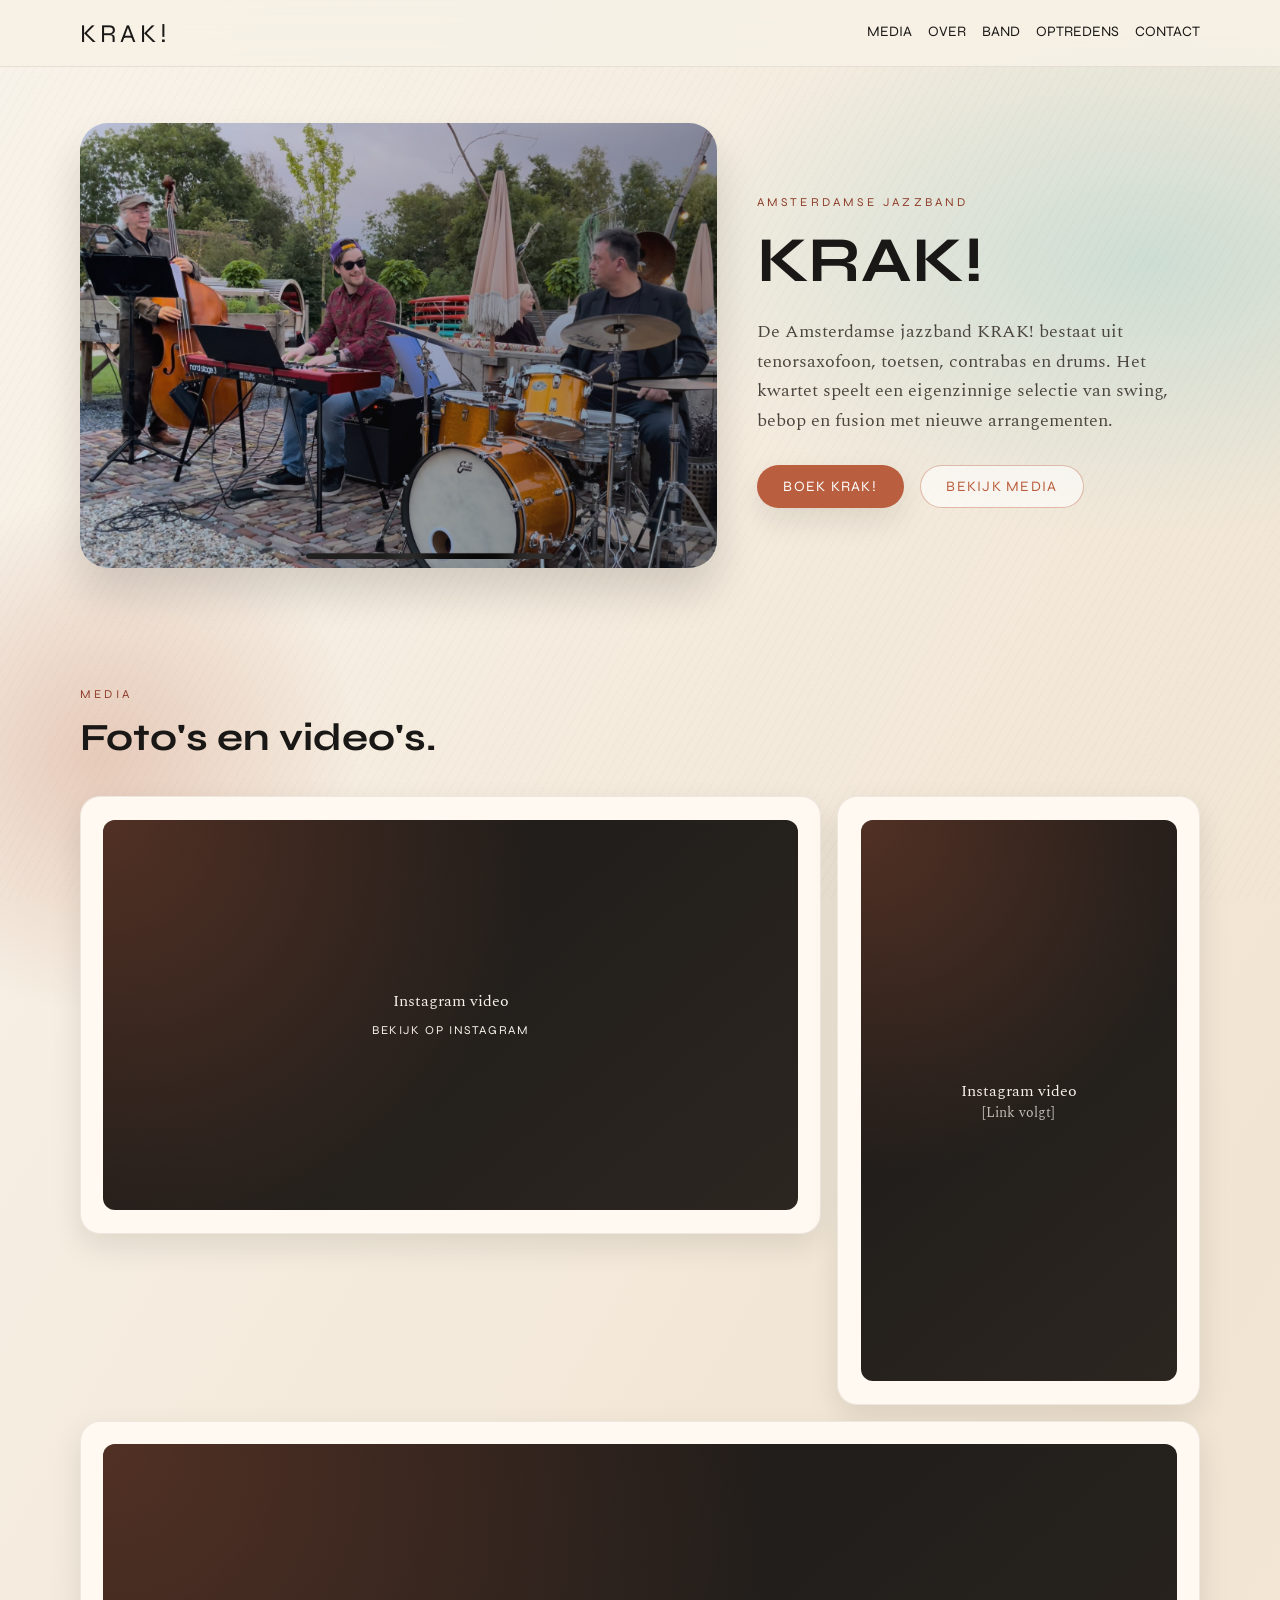
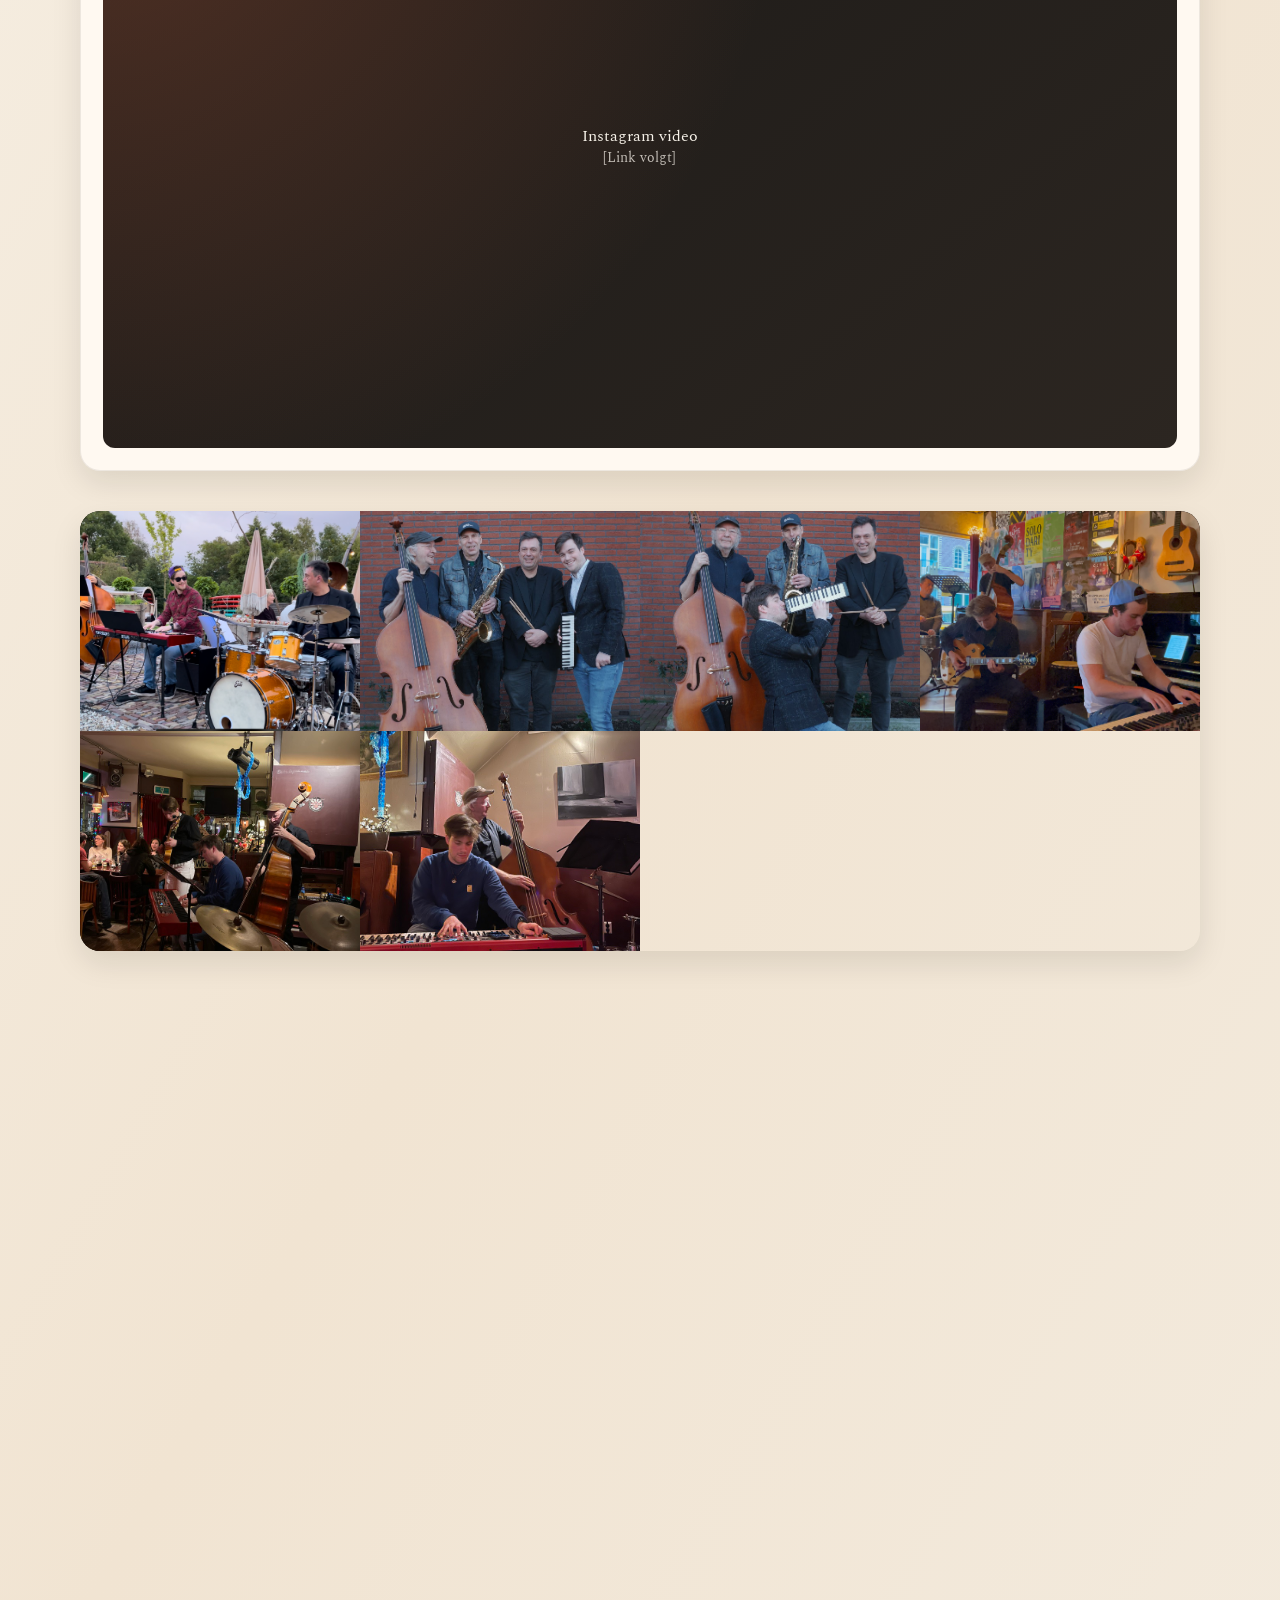
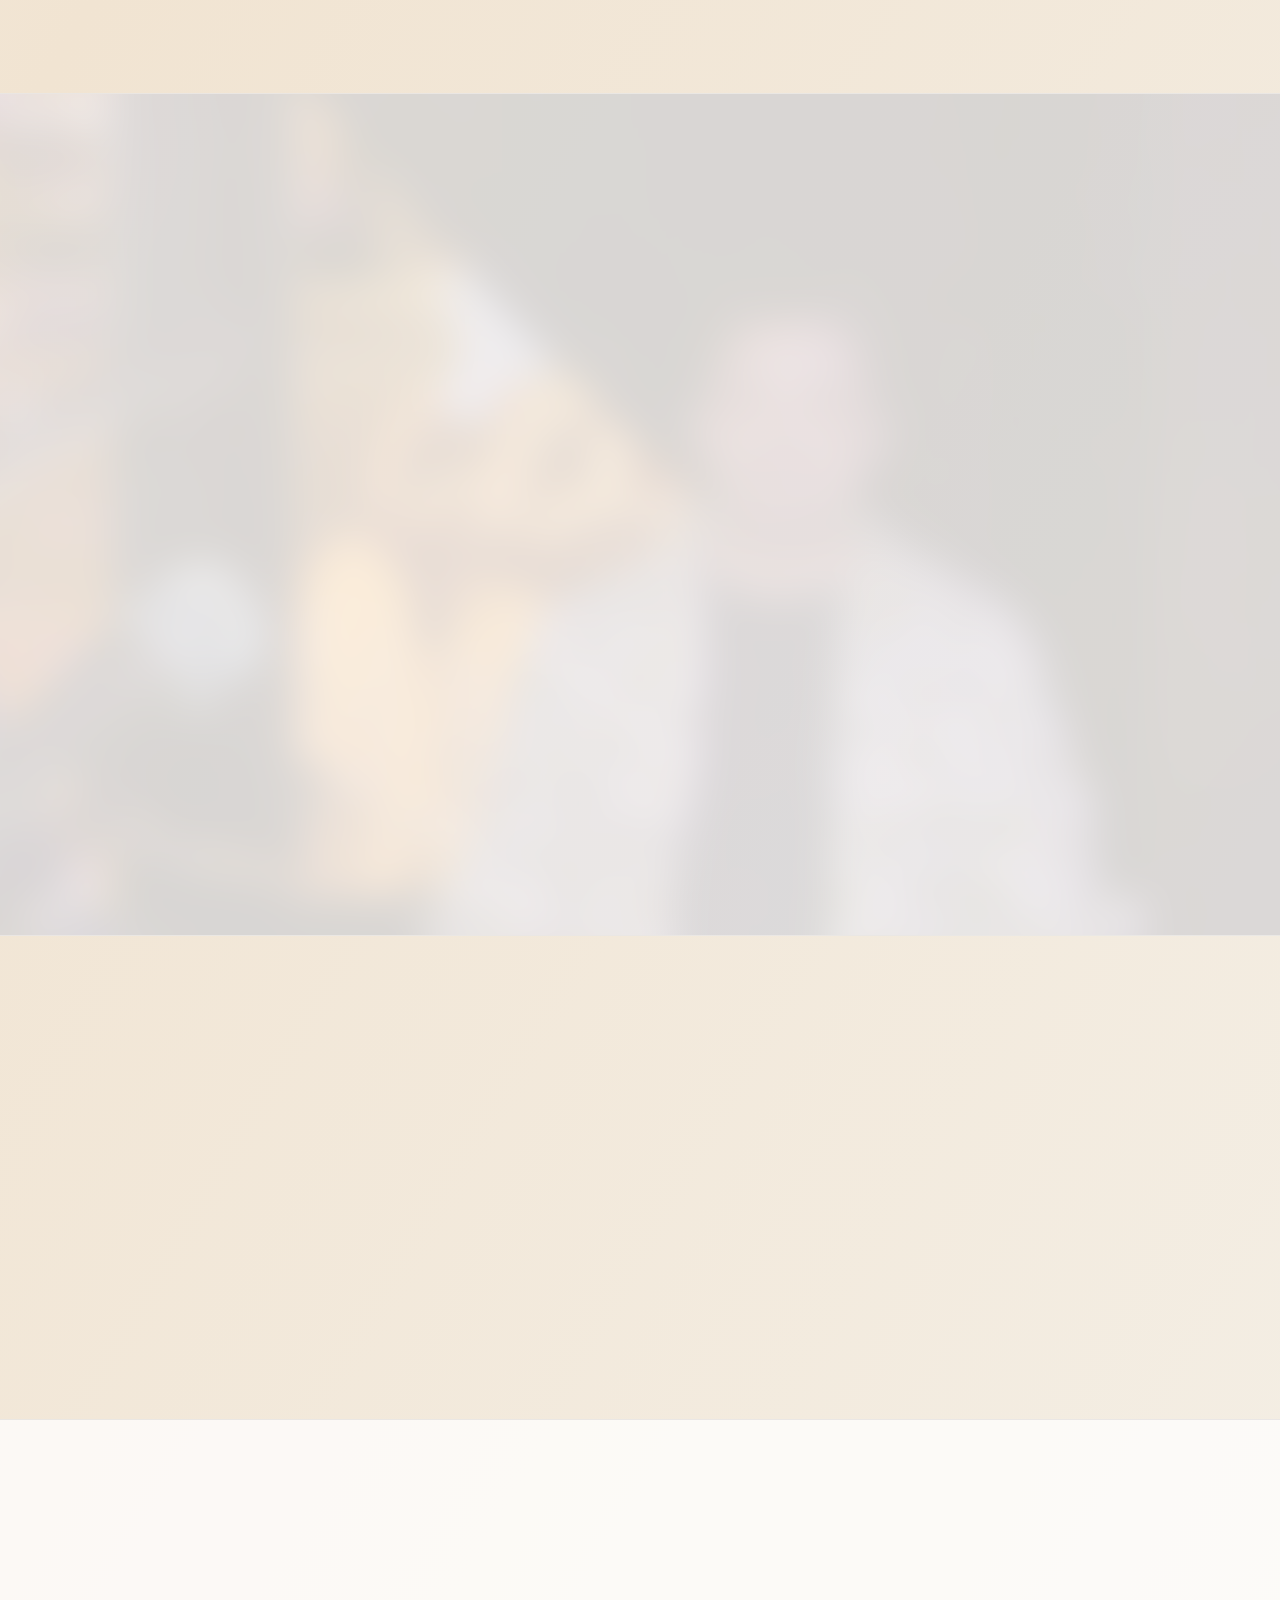
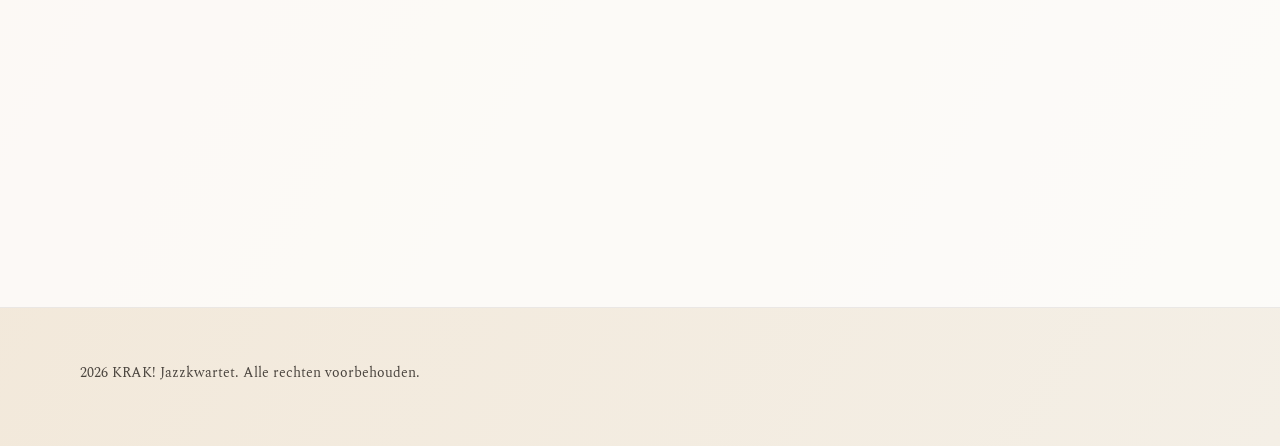
==== commit 44fe92fe: "Update member bios and profile pictures" ====
--- a/index.html
+++ b/index.html
@@ -181,26 +181,26 @@
                      <div class="member-interactive">
                          <div class="member-controls" data-reveal style="--delay: 0.1s">
                              <button class="member-button" type="button"
-                                 data-name="Robbert Loeber"
+                                 data-name="Robert Loeber"
                                 data-role="Tenorsaxofoon, dwarsfluit"
-                                data-photo=""
-                                data-bio="[Korte bio van Robbert.]">
-                                <span class="member-name">Robbert Loeber</span>
+                                data-photo="media/photos/robert-loeber.png"
+                                data-bio="Robert Loeber (1963) studeerde psychologie aan de UvA en vervolgens compositie en muziekproductie aan de HKU. Op zijn zestiende werd hij gegrepen door de jazz, ging saxofoon spelen en een paar jaar later ook dwarsfluit. Hij speelde in bigbands en kleinere bezettingen. In 2003 won hij de jazzcompositiewedstrijd van Stichting Jazz Utrecht (SJU), en in 2004 een wedstrijd voor buurtprojecten die hem in staat stelde de musical Een liefde in Zeeburg te componeren en uit te voeren. Daarna maakte hij animatiefilms waarvoor hij ook de muziek componeerde en werkte hij aan projecten met eigen gecomponeerde muziek.">
+                                <span class="member-name">Robert Loeber</span>
                                 <span class="member-role">Tenorsaxofoon, dwarsfluit</span>
                             </button>
                             <button class="member-button is-active" type="button"
                                 data-name="Tommy Maaiveld"
                                 data-role="Toetsen"
                                 data-photo="media/photos/tommy-maaiveld-profielfoto.jpg"
-                                data-bio="Tommy Maaiveld begon op negenjarige leeftijd met pianospelen en is uitgegroeid tot een veelzijdig multi-instrumentalist (piano, orgel, melodica, keyboards, gitaar e.a.). Zijn grote liefde is jazz, met de nadruk op creativiteit, improvisatie, groove en muziek met diepe emotie - music that moves, and moves you. Naast zijn werk met Krak speelde hij solo klassiek repertoire en was hij actief in pop-ensembles met funk- en disco-invloeden.">
+                                data-bio="Tommy Maaiveld begon op negenjarige leeftijd met pianospelen en is uitgegroeid tot een veelzijdig multi-instrumentalist (piano, orgel, melodica, keyboards, gitaar e.a.). Zijn grote liefde is jazz, met de nadruk op creativiteit, improvisatie, groove en muziek met diepe emotie - music that moves, and moves you. Hij studeerde onder Walter Lampe en speelde in de Cotton Club Bigband. Naast zijn werk met Krak speelde hij solo klassiek repertoire en was hij actief in pop-ensembles met funk- en disco-invloeden.">
                                 <span class="member-name">Tommy Maaiveld</span>
                                 <span class="member-role">Toetsen</span>
                             </button>
                             <button class="member-button" type="button"
                                 data-name="Ton van Erp"
                                 data-role="Contrabas"
-                                data-photo=""
-                                data-bio="[Korte bio van Ton.]">
+                                data-photo="media/photos/ton-van-erp.png"
+                                data-bio="Ton van Erp studeerde contrabas in Arnhem en Amsterdam. Als bassist begeleidde hij zwijgende films in binnen- en buitenland en werkte hij mee aan diverse theaterproducties. Daarnaast speelde hij als improvisatiemuzikant in uiteenlopende ensembles en combinaties. Tegenwoordig legt hij zich volledig toe op moderne jazz.">
                                 <span class="member-name">Ton van Erp</span>
                                 <span class="member-role">Contrabas</span>
                             </button>
@@ -208,7 +208,7 @@
                                  data-name="Sander Olthof"
                                  data-role="Drums"
                                  data-photo="media/photos/sander-olthof.jpg"
-                                 data-bio="[Korte bio van Sander.]">
+                                 data-bio="Sander Olthof speelde in de Cotton Club Bigband. Zijn grote inspiratie is Art Blakey, en hij is actief in diverse jazzworkshops in Europa.">
                                  <span class="member-name">Sander Olthof</span>
                                  <span class="member-role">Drums</span>
                              </button>
@@ -222,7 +222,7 @@
                                 <p class="eyebrow">Uitgelicht</p>
                                 <h3 id="member-name">Tommy Maaiveld</h3>
                                 <p id="member-role" class="member-instrument">Toetsen</p>
-                                <p id="member-bio" class="member-bio">Tommy Maaiveld begon op negenjarige leeftijd met pianospelen en is uitgegroeid tot een veelzijdig multi-instrumentalist (piano, orgel, melodica, keyboards, gitaar e.a.). Zijn grote liefde is jazz, met de nadruk op creativiteit, improvisatie, groove en muziek met diepe emotie - music that moves, and moves you. Naast zijn werk met Krak speelde hij solo klassiek repertoire en was hij actief in pop-ensembles met funk- en disco-invloeden.</p>
+                                <p id="member-bio" class="member-bio">Tommy Maaiveld begon op negenjarige leeftijd met pianospelen en is uitgegroeid tot een veelzijdig multi-instrumentalist (piano, orgel, melodica, keyboards, gitaar e.a.). Zijn grote liefde is jazz, met de nadruk op creativiteit, improvisatie, groove en muziek met diepe emotie - music that moves, and moves you. Hij studeerde onder Walter Lampe en speelde in de Cotton Club Bigband. Naast zijn werk met Krak speelde hij solo klassiek repertoire en was hij actief in pop-ensembles met funk- en disco-invloeden.</p>
                             </div>
                         </div>
                     </div>
--- a/styles.css
+++ b/styles.css
@@ -148,20 +148,22 @@
     border-radius: var(--radius-lg);
     overflow: hidden;
     box-shadow: var(--shadow);
-    min-height: 420px;
+    height: clamp(312px, 35vw, 445px);
 }
 
 .hero-media img {
+    position: absolute;
+    inset: 0;
     width: 100%;
     height: 100%;
     object-fit: cover;
-    object-position: 50% 38%;
-    transform: scale(1.16);
+    object-position: calc(50% + 31px) 35%;
+    transform: scale(1);
     transition: transform 2.5s ease;
 }
 
 .hero-media.is-visible img {
-    transform: scale(1.08);
+    transform: scale(1);
 }
 
 .hero-overlay {
@@ -525,7 +527,7 @@
 .band-photo-main {
     position: absolute;
     inset: 0;
-    object-position: 50% 24%;
+    object-position: 50% 37%;
 }
 
 .band-photo-placeholder {
@@ -892,7 +894,7 @@
     }
 
     .hero-media {
-        min-height: 320px;
+        height: clamp(246px, 49vw, 322px);
     }
 
     .gallery-grid {
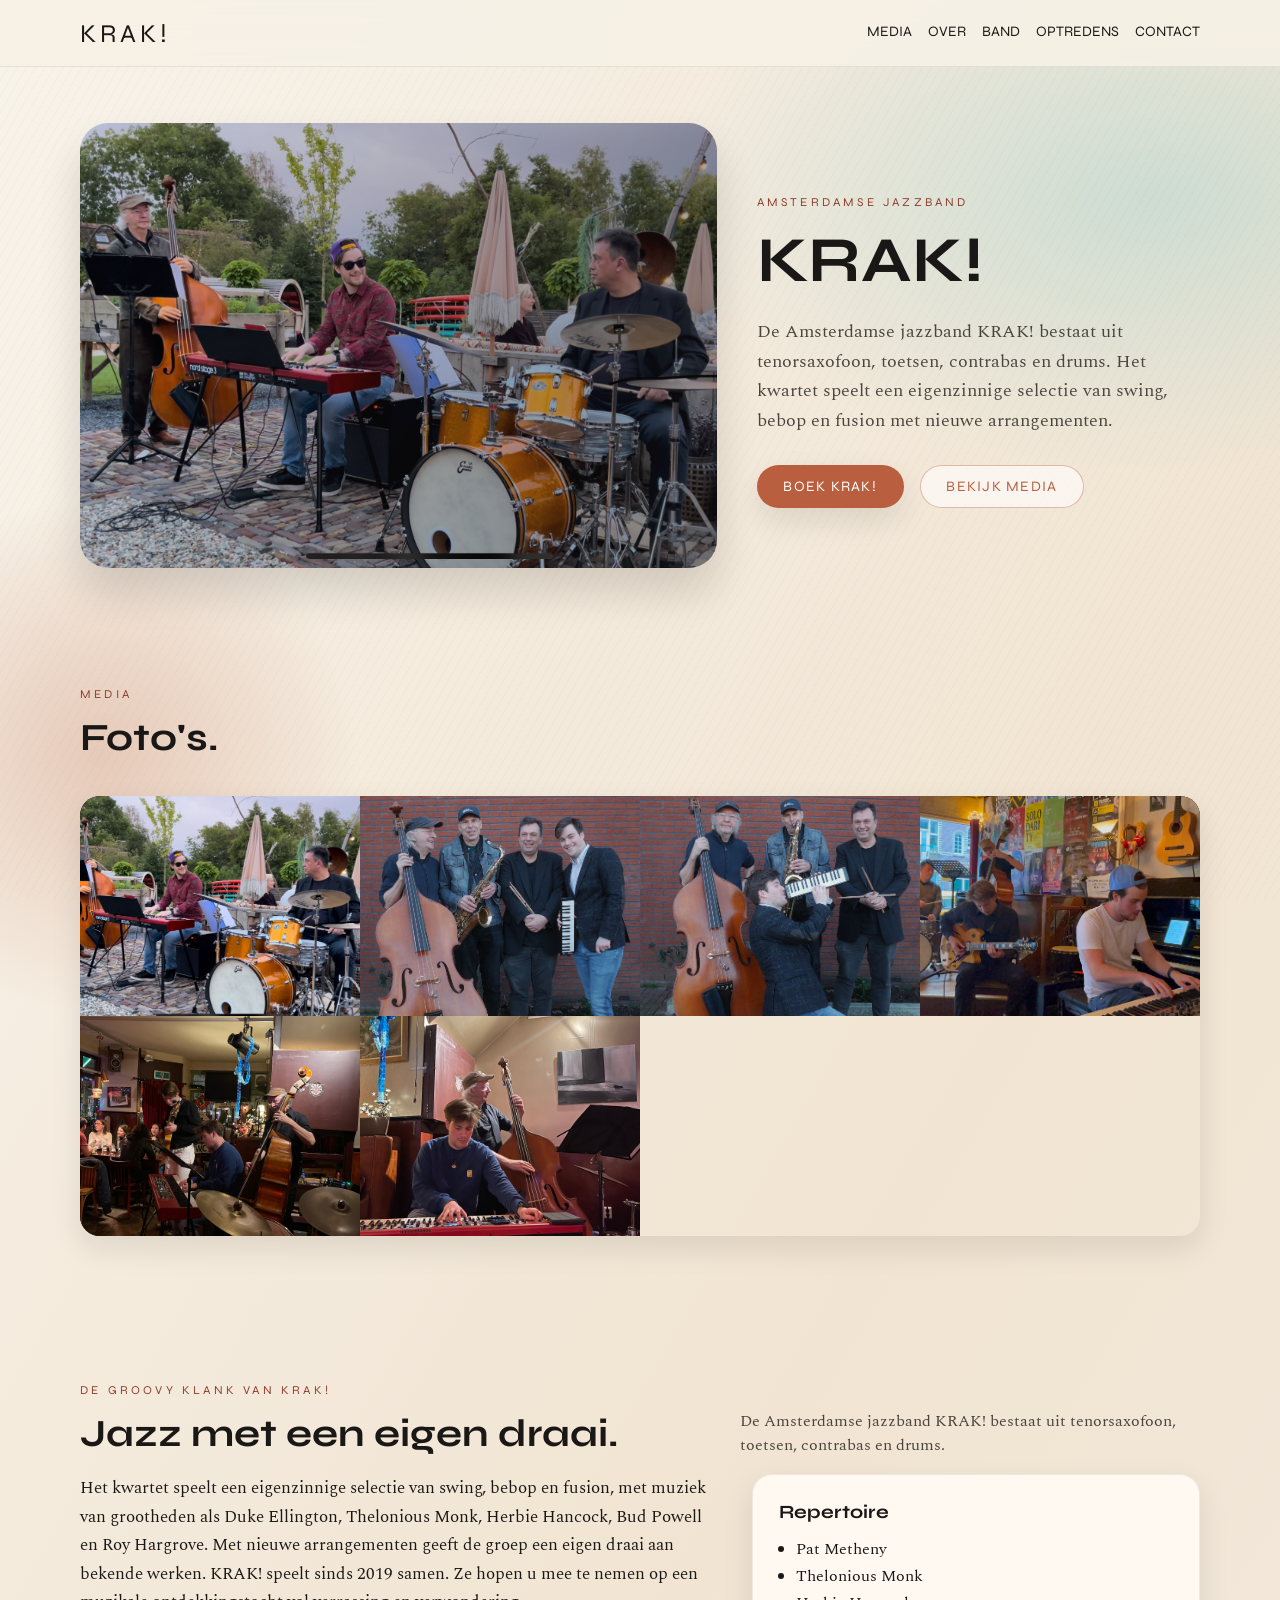
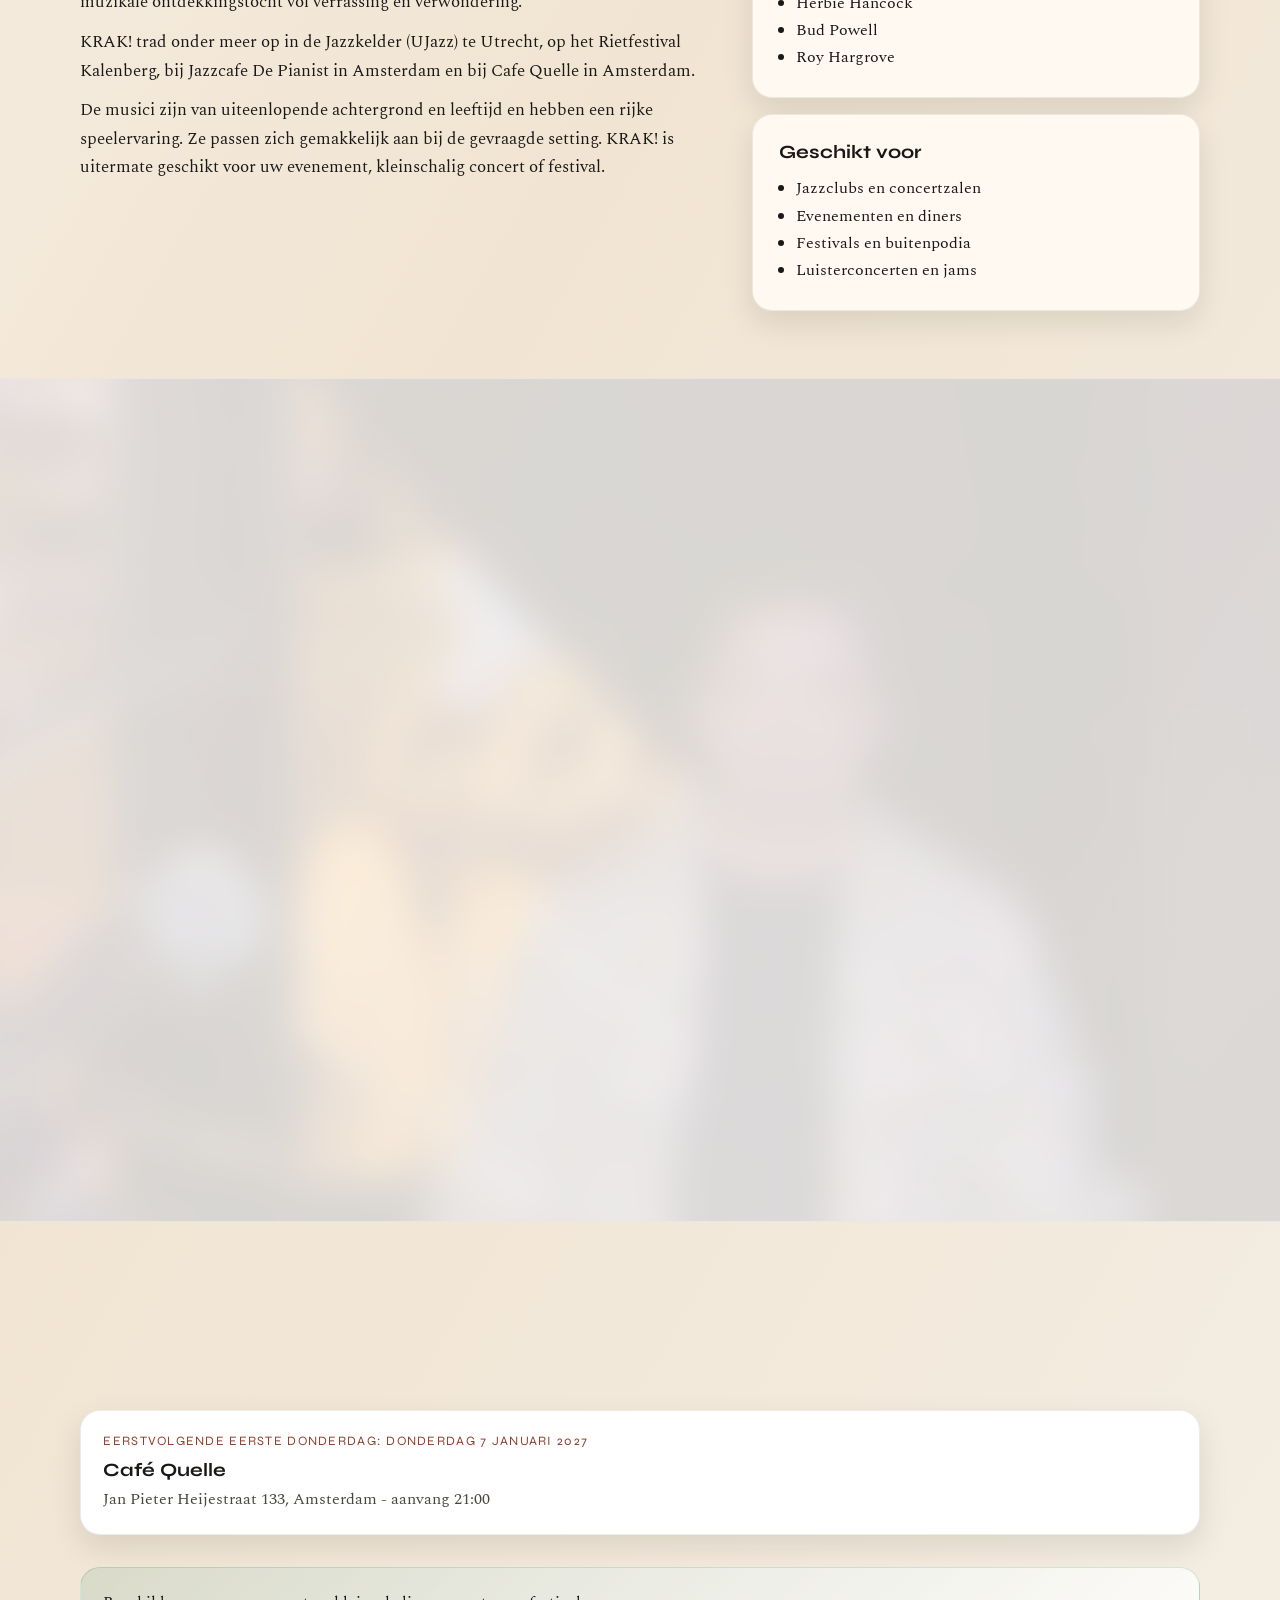
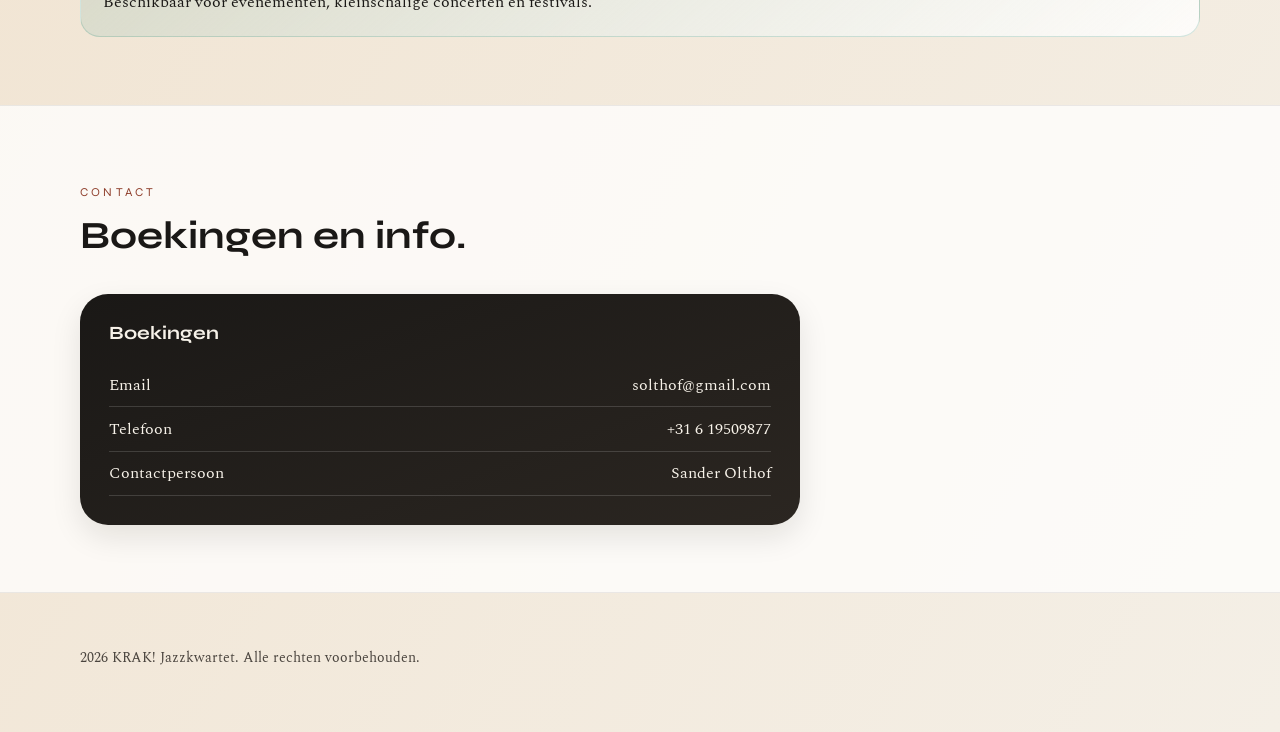
==== commit d9f8ce01: "Hide video section for now" ====
--- a/index.html
+++ b/index.html
@@ -51,11 +51,11 @@
                 <div class="section-head" data-reveal>
                     <div>
                         <p class="eyebrow">Media</p>
-                        <h2>Foto's en video's.</h2>
+                        <h2>Foto's.</h2>
                     </div>
                 </div>
                 <div class="media-stack">
-                    <div class="video-grid" data-reveal style="--delay: 0.1s">
+                    <div class="video-grid" data-reveal style="--delay: 0.1s" hidden>
                         <article class="video-card wide">
                             <div class="video-frame landscape">
                                 <div>
--- a/styles.css
+++ b/styles.css
@@ -357,6 +357,10 @@
     align-items: start;
 }
 
+.video-grid[hidden] {
+    display: none;
+}
+
 .video-card {
     background: var(--bg-soft);
     padding: 1.4rem;
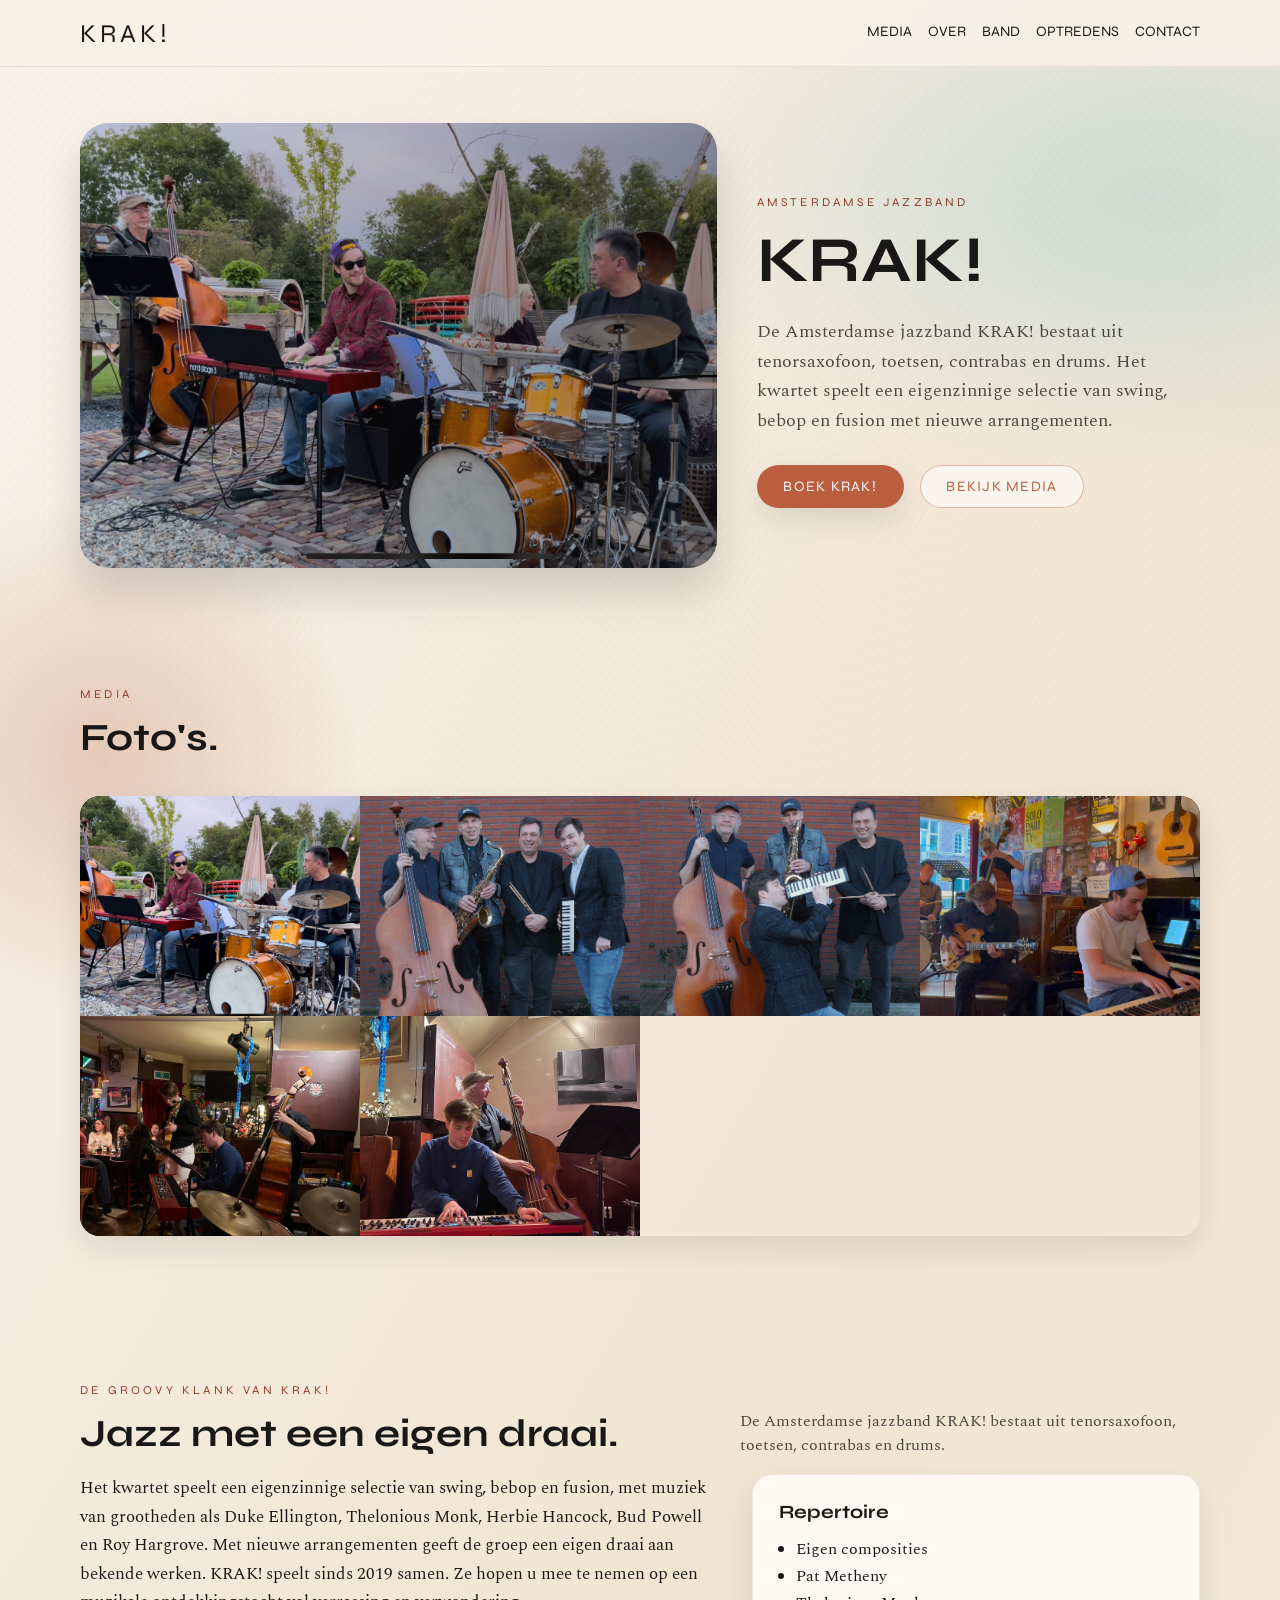
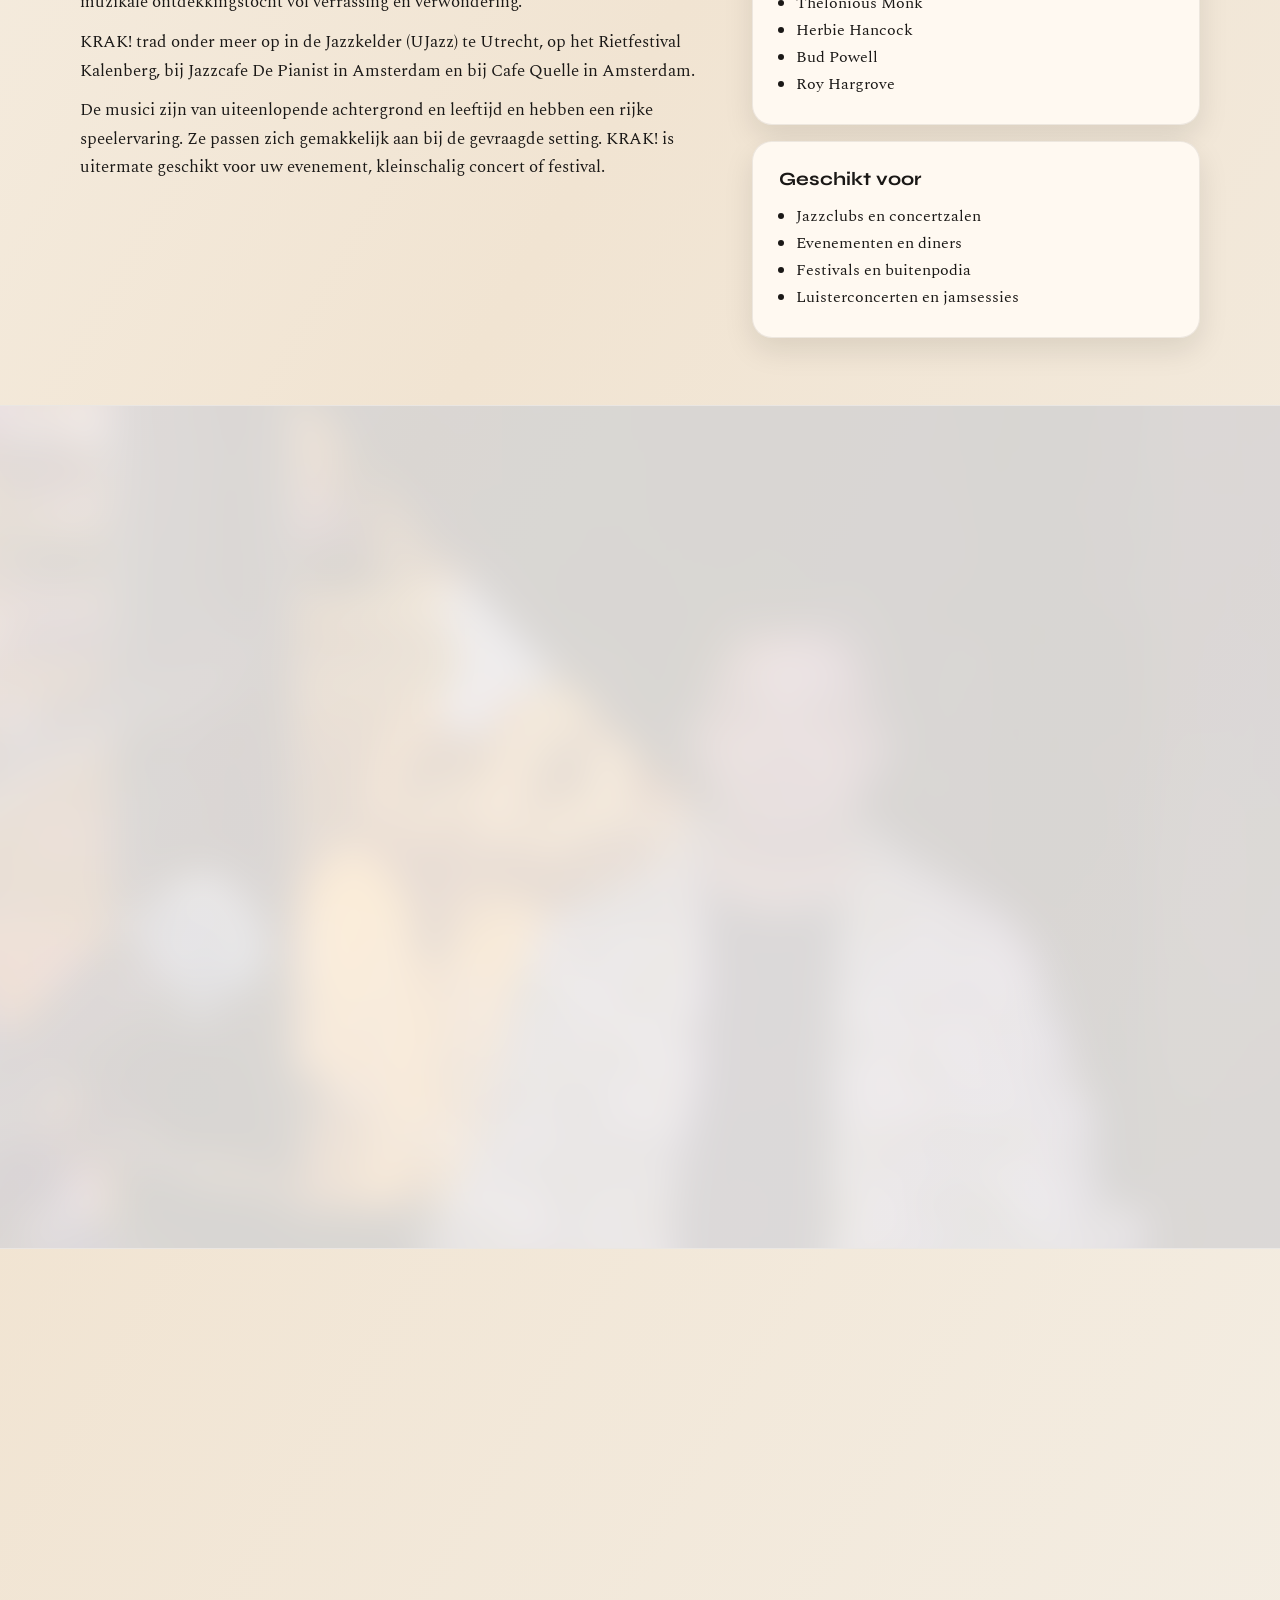
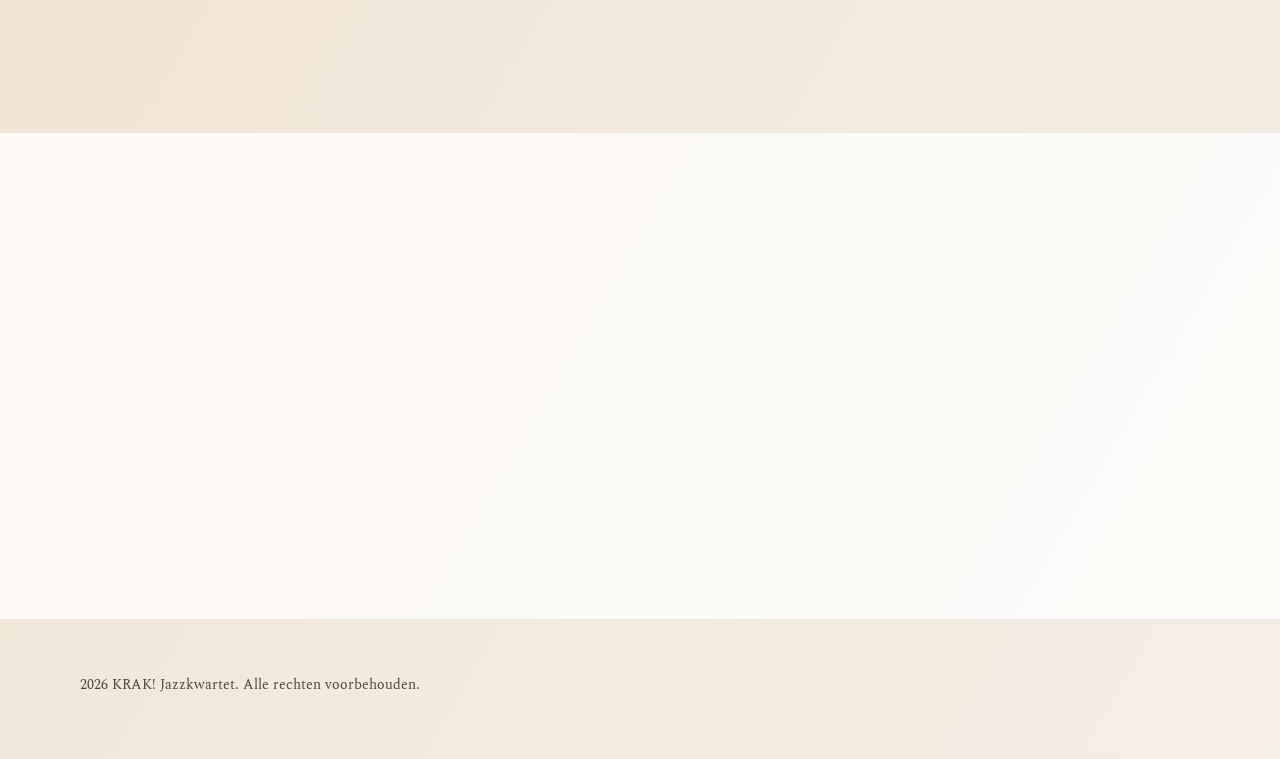
==== commit 189eb9d7: "Final tweaks & go live" ====
--- a/index.html
+++ b/index.html
@@ -70,7 +70,7 @@
                             <div class="video-frame portrait">
                                 <div>
                                     <p>Instagram video</p>
-                                    <p class="video-placeholder">[Link volgt]</p>
+                                    <p class="video-placeholder">Binnenkort beschikbaar</p>
                                 </div>
                             </div>
                         </article>
@@ -78,7 +78,7 @@
                             <div class="video-frame landscape">
                                 <div>
                                     <p>Instagram video</p>
-                                    <p class="video-placeholder">[Link volgt]</p>
+                                    <p class="video-placeholder">Binnenkort beschikbaar</p>
                                 </div>
                             </div>
                         </article>
@@ -143,6 +143,7 @@
                         <div class="info-card" data-reveal style="--delay: 0.2s">
                             <h3>Repertoire</h3>
                             <ul>
+                                <li>Eigen composities</li>
                                 <li>Pat Metheny</li>
                                 <li>Thelonious Monk</li>
                                 <li>Herbie Hancock</li>
@@ -156,7 +157,7 @@
                                 <li>Jazzclubs en concertzalen</li>
                                 <li>Evenementen en diners</li>
                                 <li>Festivals en buitenpodia</li>
-                                <li>Luisterconcerten en jams</li>
+                                <li>Luisterconcerten en jamsessies</li>
                             </ul>
                         </div>
                     </div>
@@ -216,7 +217,7 @@
                         <div class="member-display" data-reveal style="--delay: 0.15s">
                             <div class="member-photo has-photo">
                                 <img id="member-photo" src="media/photos/tommy-maaiveld-profielfoto.jpg" alt="Tommy Maaiveld - toetsen" loading="lazy">
-                                <div class="member-photo-placeholder">Foto volgt</div>
+                                <div class="member-photo-placeholder">Geen foto beschikbaar</div>
                             </div>
                             <div class="member-info">
                                 <p class="eyebrow">Uitgelicht</p>
@@ -250,7 +251,7 @@
                     </div>
                 </div>
                 <div class="booking-note" data-reveal style="--delay: 0.35s">
-                    <p>Beschikbaar voor evenementen, kleinschalige concerten en festivals.</p>
+                    <p>Beschikbaar voor evenementen, concerten en festivals.</p>
                 </div>
             </div>
         </section>
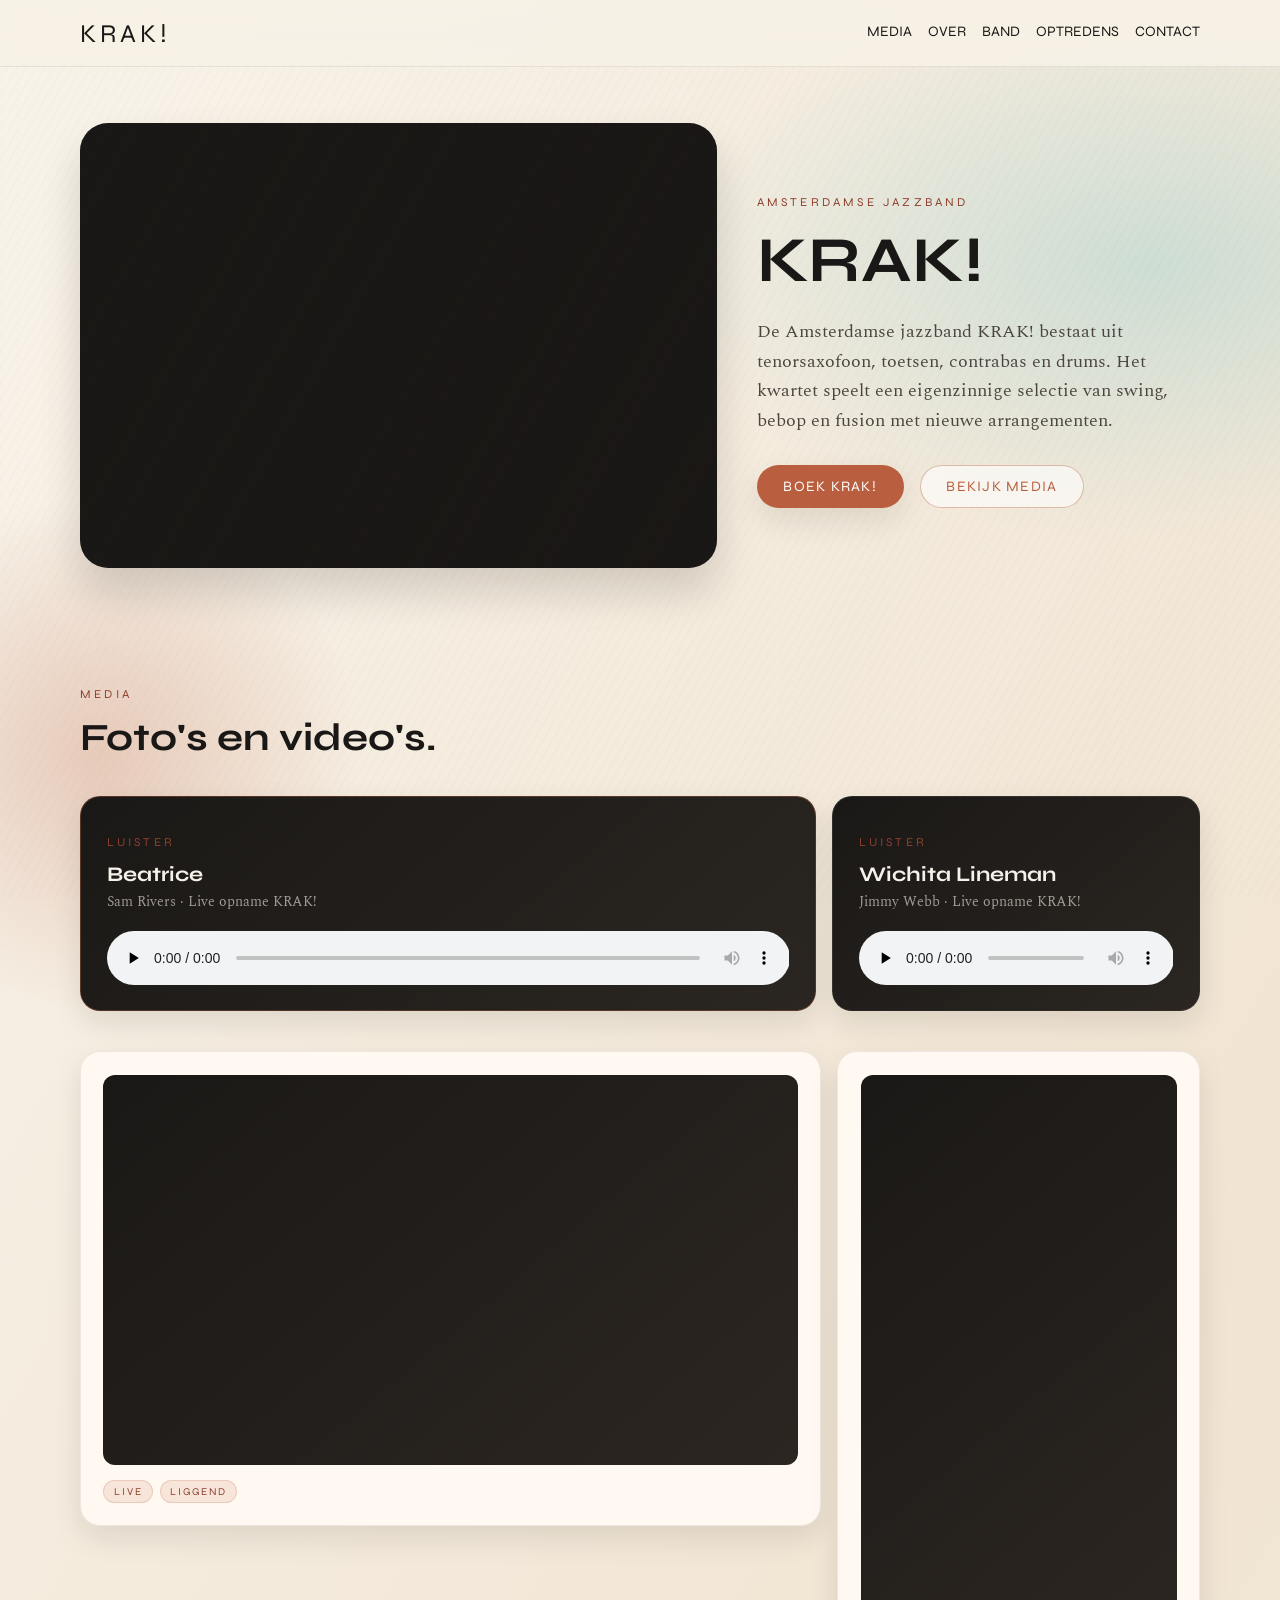
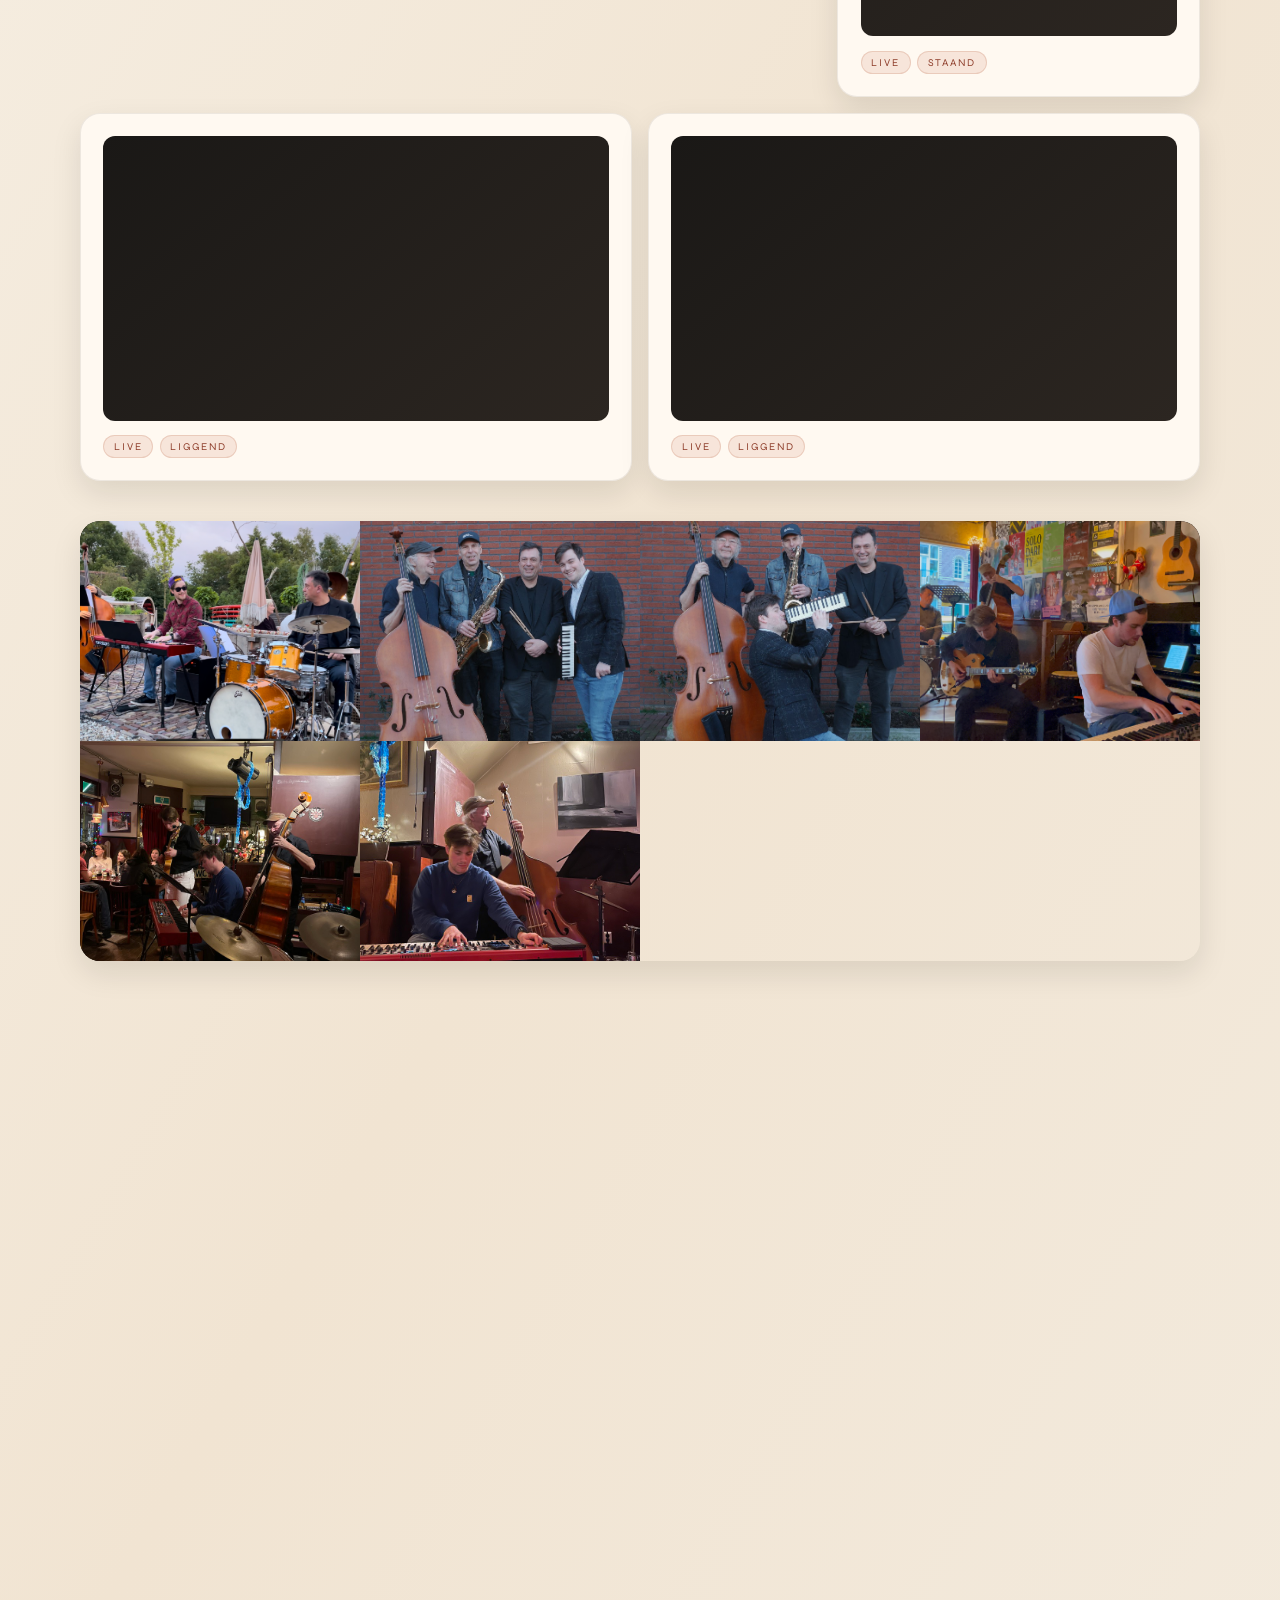
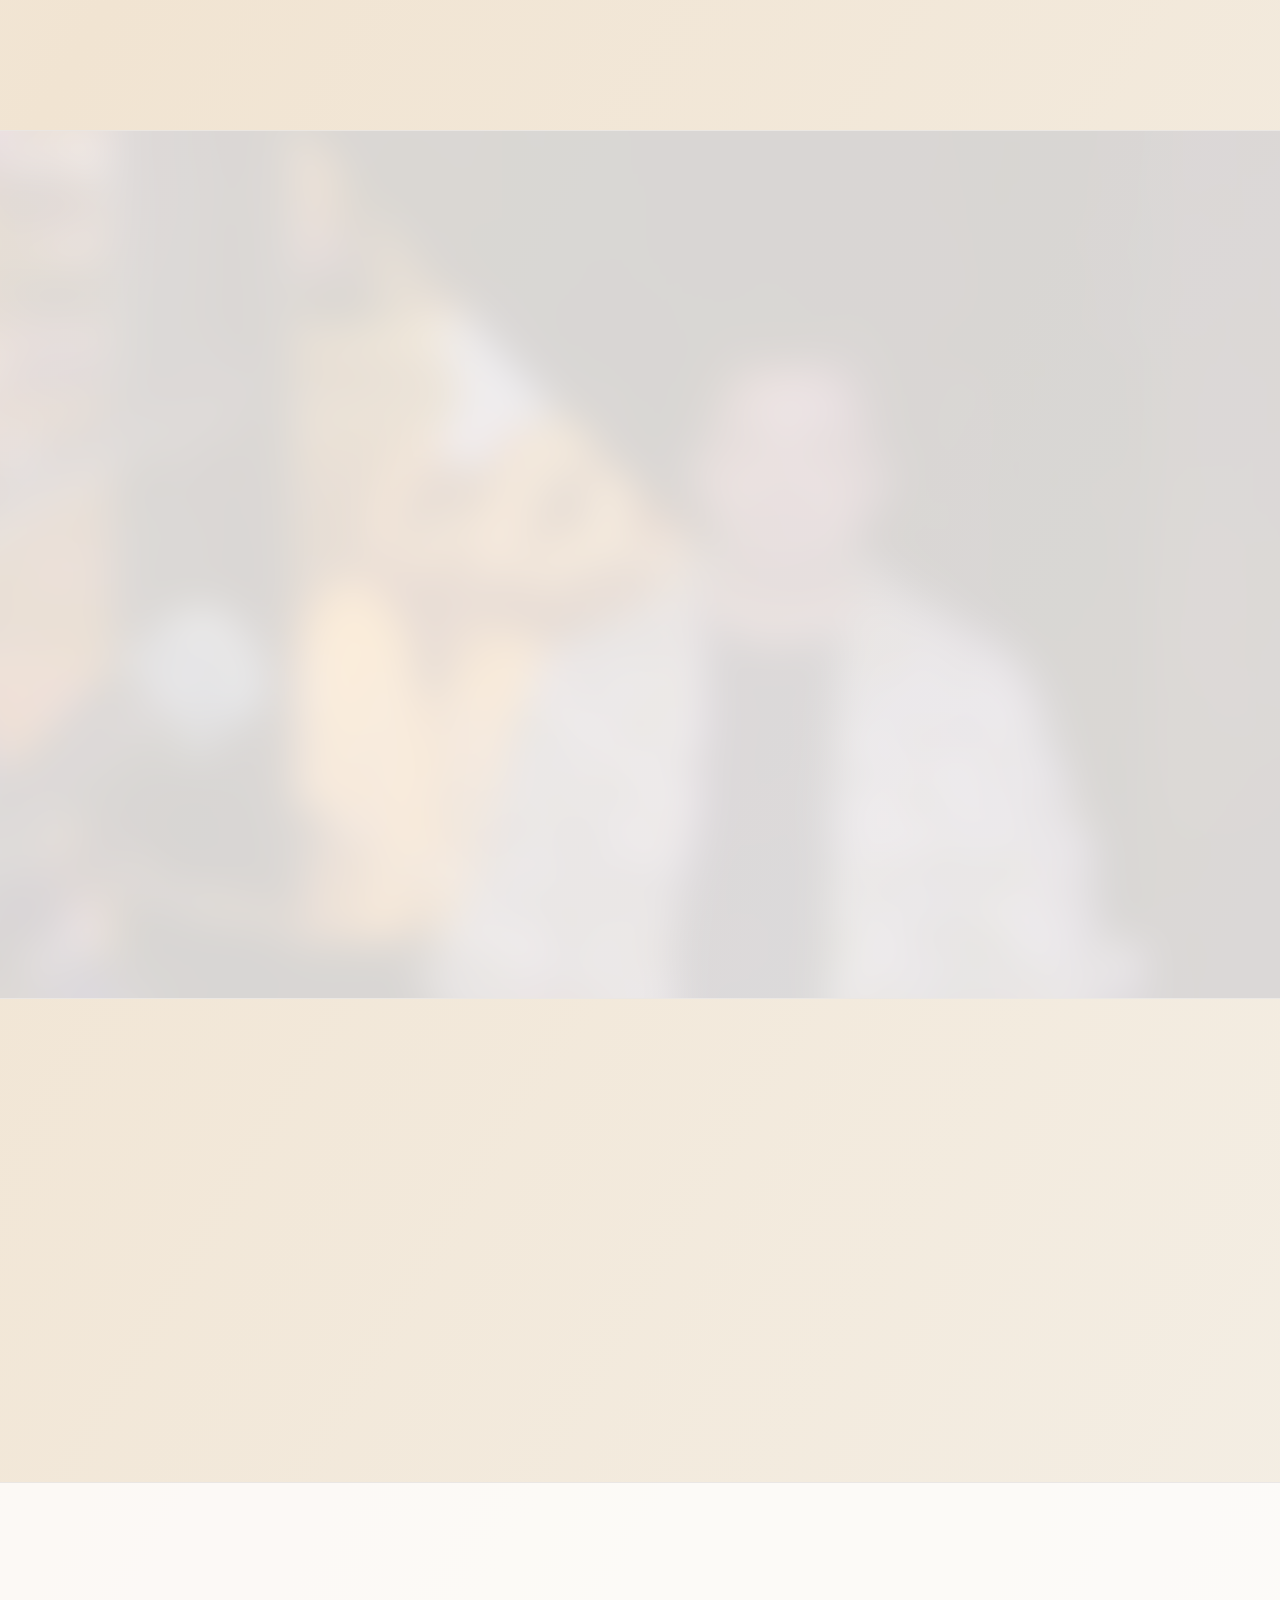
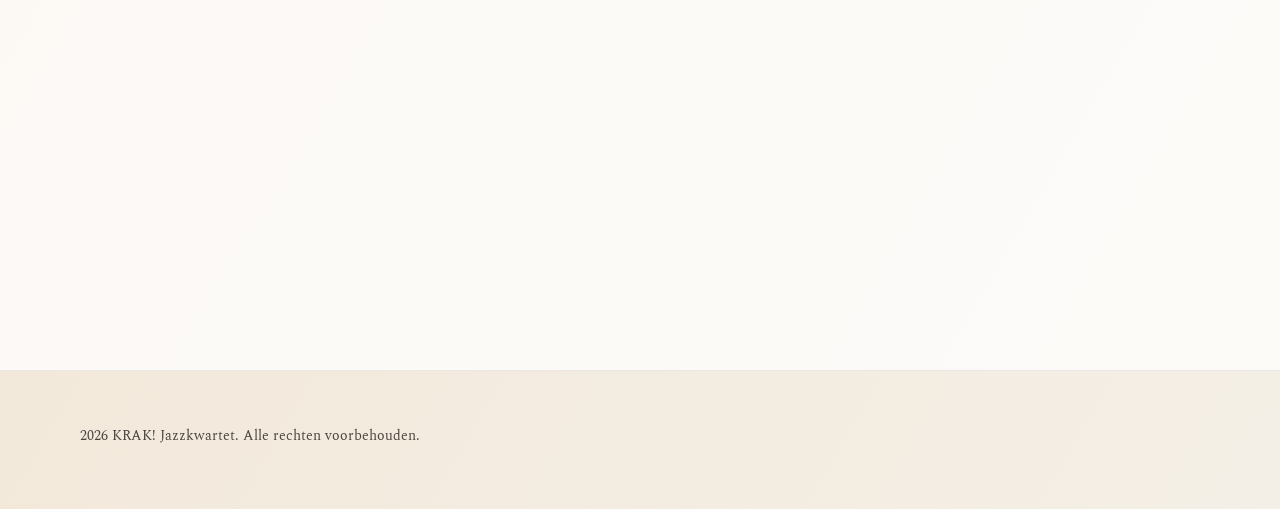
==== commit e1055722: "Add videos, audio players, and bio updates - Hero: muted looping YouTube background video (_o-eMniL0" ====
--- a/index.html
+++ b/index.html
@@ -28,7 +28,14 @@
         <section class="hero">
             <div class="container hero-grid">
                 <div class="hero-media" data-reveal style="--delay: 0.1s">
-                    <img src="media/photos/krak-trio.jpg" alt="Krak op het Rietfestival Kalenberg" loading="eager">
+                    <div class="hero-video-wrapper">
+                        <iframe
+                            src="https://www.youtube-nocookie.com/embed/_o-eMniL0QE?autoplay=1&mute=1&loop=1&playlist=_o-eMniL0QE&controls=0&rel=0&iv_load_policy=3"
+                            allow="autoplay; encrypted-media"
+                            allowfullscreen
+                            title="KRAK! live optreden"
+                        ></iframe>
+                    </div>
                     <div class="hero-overlay"></div>
                 </div>
                 <div class="hero-content" data-reveal style="--delay: 0.2s">
@@ -51,35 +58,91 @@
                 <div class="section-head" data-reveal>
                     <div>
                         <p class="eyebrow">Media</p>
-                        <h2>Foto's.</h2>
+                        <h2>Foto's en video's.</h2>
                     </div>
                 </div>
                 <div class="media-stack">
-                    <div class="video-grid" data-reveal style="--delay: 0.1s" hidden>
+                    <div class="audio-section" data-reveal style="--delay: 0.05s">
+                        <article class="audio-card featured">
+                            <div class="audio-meta">
+                                <p class="eyebrow">Luister</p>
+                                <h3>Beatrice</h3>
+                                <p class="audio-detail">Sam Rivers &middot; Live opname KRAK!</p>
+                            </div>
+                            <audio controls preload="none">
+                                <source src="media/audio/krak-beatrice-cut.mp3" type="audio/mpeg">
+                            </audio>
+                        </article>
+                        <article class="audio-card">
+                            <div class="audio-meta">
+                                <p class="eyebrow">Luister</p>
+                                <h3>Wichita Lineman</h3>
+                                <p class="audio-detail">Jimmy Webb &middot; Live opname KRAK!</p>
+                            </div>
+                            <audio controls preload="none">
+                                <source src="media/audio/krak-wichita-lineman.mp3" type="audio/mpeg">
+                            </audio>
+                        </article>
+                    </div>
+                    <div class="video-grid" data-reveal style="--delay: 0.1s">
                         <article class="video-card wide">
                             <div class="video-frame landscape">
-                                <div>
-                                    <p>Instagram video</p>
-                                    <a href="https://www.instagram.com/reel/DUZL79qiEEmOlPWDoRgBMmZu7bhqaGki6wvcbc0/?igsh=cmhkMHQxZTVwNHE=" target="_blank" rel="noopener">
-                                        Bekijk op Instagram
-                                    </a>
-                                </div>
+                                <iframe
+                                    src="https://www.youtube-nocookie.com/embed/ZyCX298yGLk?rel=0&iv_load_policy=3"
+                                    allow="encrypted-media"
+                                    allowfullscreen
+                                    loading="lazy"
+                                    title="KRAK! live video"
+                                ></iframe>
+                            </div>
+                            <div class="video-tags">
+                                <span>Live</span>
+                                <span>Liggend</span>
                             </div>
                         </article>
                         <article class="video-card tall">
                             <div class="video-frame portrait">
-                                <div>
-                                    <p>Instagram video</p>
-                                    <p class="video-placeholder">Binnenkort beschikbaar</p>
-                                </div>
-                            </div>
-                        </article>
-                        <article class="video-card full">
+                                <iframe
+                                    src="https://www.youtube-nocookie.com/embed/r9dHHQIhBD8?rel=0&iv_load_policy=3"
+                                    allow="encrypted-media"
+                                    allowfullscreen
+                                    loading="lazy"
+                                    title="KRAK! short video"
+                                ></iframe>
+                            </div>
+                            <div class="video-tags">
+                                <span>Live</span>
+                                <span>Staand</span>
+                            </div>
+                        </article>
+                        <article class="video-card">
                             <div class="video-frame landscape">
-                                <div>
-                                    <p>Instagram video</p>
-                                    <p class="video-placeholder">Binnenkort beschikbaar</p>
-                                </div>
+                                <iframe
+                                    src="https://www.youtube-nocookie.com/embed/fzXSvIWjn1o?rel=0&iv_load_policy=3"
+                                    allow="encrypted-media"
+                                    allowfullscreen
+                                    loading="lazy"
+                                    title="KRAK! live video"
+                                ></iframe>
+                            </div>
+                            <div class="video-tags">
+                                <span>Live</span>
+                                <span>Liggend</span>
+                            </div>
+                        </article>
+                        <article class="video-card">
+                            <div class="video-frame landscape">
+                                <iframe
+                                    src="https://www.youtube-nocookie.com/embed/42ONmNNfwxw?rel=0&iv_load_policy=3"
+                                    allow="encrypted-media"
+                                    allowfullscreen
+                                    loading="lazy"
+                                    title="KRAK! live video"
+                                ></iframe>
+                            </div>
+                            <div class="video-tags">
+                                <span>Live</span>
+                                <span>Liggend</span>
                             </div>
                         </article>
                     </div>
@@ -193,7 +256,7 @@
                                 data-name="Tommy Maaiveld"
                                 data-role="Toetsen"
                                 data-photo="media/photos/tommy-maaiveld-profielfoto.jpg"
-                                data-bio="Tommy Maaiveld begon op negenjarige leeftijd met pianospelen en is uitgegroeid tot een veelzijdig multi-instrumentalist (piano, orgel, melodica, keyboards, gitaar e.a.). Zijn grote liefde is jazz, met de nadruk op creativiteit, improvisatie, groove en muziek met diepe emotie - music that moves, and moves you. Hij studeerde onder Walter Lampe en speelde in de Cotton Club Bigband. Naast zijn werk met Krak speelde hij solo klassiek repertoire en was hij actief in pop-ensembles met funk- en disco-invloeden.">
+                                data-bio="Tommy Maaiveld begon op negenjarige leeftijd met pianospelen en is uitgegroeid tot een veelzijdig multi-instrumentalist (piano, orgel, melodica, keyboards, gitaar e.a.). Zijn grote liefde is jazz, met de nadruk op creativiteit, improvisatie, groove en muziek met diepe emotie - music that moves, and moves you. Hij studeerde onder Walter Lampe en speelde in de Cotton Club Bigband. Naast zijn werk met KRAK! speelde hij solo klassiek repertoire en was hij actief in pop-ensembles met funk- en disco-invloeden. Speelde o.a. op het South-East Jazz Festival 2025.">
                                 <span class="member-name">Tommy Maaiveld</span>
                                 <span class="member-role">Toetsen</span>
                             </button>
@@ -201,7 +264,7 @@
                                 data-name="Ton van Erp"
                                 data-role="Contrabas"
                                 data-photo="media/photos/ton-van-erp.png"
-                                data-bio="Ton van Erp studeerde contrabas in Arnhem en Amsterdam. Als bassist begeleidde hij zwijgende films in binnen- en buitenland en werkte hij mee aan diverse theaterproducties. Daarnaast speelde hij als improvisatiemuzikant in uiteenlopende ensembles en combinaties. Tegenwoordig legt hij zich volledig toe op moderne jazz.">
+                                data-bio="Ton van Erp studeerde contrabas in Arnhem en Amsterdam. Als bassist begeleidde hij zwijgende films in binnen- en buitenland, o.a. regelmatig bij het Filmmuseum (Eye) in Amsterdam, en werkte hij mee aan diverse theaterproducties. Daarnaast speelde hij als improvisatiemuzikant in uiteenlopende ensembles en combinaties. Tegenwoordig legt hij zich volledig toe op moderne jazz.">
                                 <span class="member-name">Ton van Erp</span>
                                 <span class="member-role">Contrabas</span>
                             </button>
@@ -209,7 +272,7 @@
                                  data-name="Sander Olthof"
                                  data-role="Drums"
                                  data-photo="media/photos/sander-olthof.jpg"
-                                 data-bio="Sander Olthof speelde in de Cotton Club Bigband. Zijn grote inspiratie is Art Blakey, en hij is actief in diverse jazzworkshops in Europa.">
+                                 data-bio="Sander Olthof speelde in de Cotton Club Bigband. Zijn grote inspiratie is Art Blakey, en hij is actief in diverse jazzworkshops in Europa. Speelde o.a. op het South-East Jazz Festival 2025.">
                                  <span class="member-name">Sander Olthof</span>
                                  <span class="member-role">Drums</span>
                              </button>
@@ -223,7 +286,7 @@
                                 <p class="eyebrow">Uitgelicht</p>
                                 <h3 id="member-name">Tommy Maaiveld</h3>
                                 <p id="member-role" class="member-instrument">Toetsen</p>
-                                <p id="member-bio" class="member-bio">Tommy Maaiveld begon op negenjarige leeftijd met pianospelen en is uitgegroeid tot een veelzijdig multi-instrumentalist (piano, orgel, melodica, keyboards, gitaar e.a.). Zijn grote liefde is jazz, met de nadruk op creativiteit, improvisatie, groove en muziek met diepe emotie - music that moves, and moves you. Hij studeerde onder Walter Lampe en speelde in de Cotton Club Bigband. Naast zijn werk met Krak speelde hij solo klassiek repertoire en was hij actief in pop-ensembles met funk- en disco-invloeden.</p>
+                                <p id="member-bio" class="member-bio">Tommy Maaiveld begon op negenjarige leeftijd met pianospelen en is uitgegroeid tot een veelzijdig multi-instrumentalist (piano, orgel, melodica, keyboards, gitaar e.a.). Zijn grote liefde is jazz, met de nadruk op creativiteit, improvisatie, groove en muziek met diepe emotie - music that moves, and moves you. Hij studeerde onder Walter Lampe en speelde in de Cotton Club Bigband. Naast zijn werk met KRAK! speelde hij solo klassiek repertoire en was hij actief in pop-ensembles met funk- en disco-invloeden. Speelde o.a. op het South-East Jazz Festival 2025.</p>
                             </div>
                         </div>
                     </div>
--- a/styles.css
+++ b/styles.css
@@ -166,6 +166,24 @@
     transform: scale(1);
 }
 
+.hero-video-wrapper {
+    position: absolute;
+    inset: 0;
+    overflow: hidden;
+    background: #1a1816;
+}
+
+.hero-video-wrapper iframe {
+    position: absolute;
+    top: 50%;
+    left: 50%;
+    width: 100%;
+    height: 100%;
+    transform: translate(-50%, -50%) scale(1.25);
+    border: 0;
+    pointer-events: none;
+}
+
 .hero-overlay {
     position: absolute;
     inset: 0;
@@ -412,6 +430,19 @@
     position: absolute;
     inset: 0;
     background: radial-gradient(circle at top left, rgba(185, 94, 62, 0.35), transparent 55%);
+    pointer-events: none;
+}
+
+.video-frame:has(iframe)::after {
+    display: none;
+}
+
+.video-frame iframe {
+    position: absolute;
+    inset: 0;
+    width: 100%;
+    height: 100%;
+    border: 0;
 }
 
 .video-frame > div {
@@ -437,6 +468,69 @@
     margin: 0.6rem 0 0;
     font-size: 0.85rem;
     color: rgba(247, 242, 233, 0.75);
+}
+
+.video-tags {
+    display: flex;
+    flex-wrap: wrap;
+    gap: 0.4rem;
+    font-family: "Syne", sans-serif;
+    text-transform: uppercase;
+    letter-spacing: 0.12rem;
+    font-size: 0.65rem;
+    color: var(--accent-dark);
+}
+
+.video-tags span {
+    padding: 0.25rem 0.6rem;
+    border-radius: 999px;
+    background: rgba(185, 94, 62, 0.12);
+    border: 1px solid rgba(185, 94, 62, 0.2);
+}
+
+.audio-section {
+    display: grid;
+    grid-template-columns: 2fr 1fr;
+    gap: 1rem;
+}
+
+.audio-card {
+    background: linear-gradient(140deg, #1a1816 0%, #2b2621 100%);
+    color: #f7f2e9;
+    padding: 1.6rem;
+    border-radius: var(--radius-md);
+    box-shadow: var(--shadow-soft);
+    border: 1px solid rgba(255, 255, 255, 0.06);
+    display: flex;
+    flex-direction: column;
+    gap: 1.2rem;
+}
+
+.audio-card.featured {
+    border-color: rgba(185, 94, 62, 0.35);
+}
+
+.audio-meta h3 {
+    font-family: "Syne", sans-serif;
+    margin: 0.3rem 0 0;
+    font-size: 1.3rem;
+}
+
+.audio-detail {
+    margin: 0.3rem 0 0;
+    font-size: 0.85rem;
+    color: rgba(247, 242, 233, 0.6);
+}
+
+.audio-card audio {
+    width: 100%;
+    accent-color: var(--accent);
+}
+
+@media (max-width: 640px) {
+    .audio-section {
+        grid-template-columns: 1fr;
+    }
 }
 
 .sound-grid {
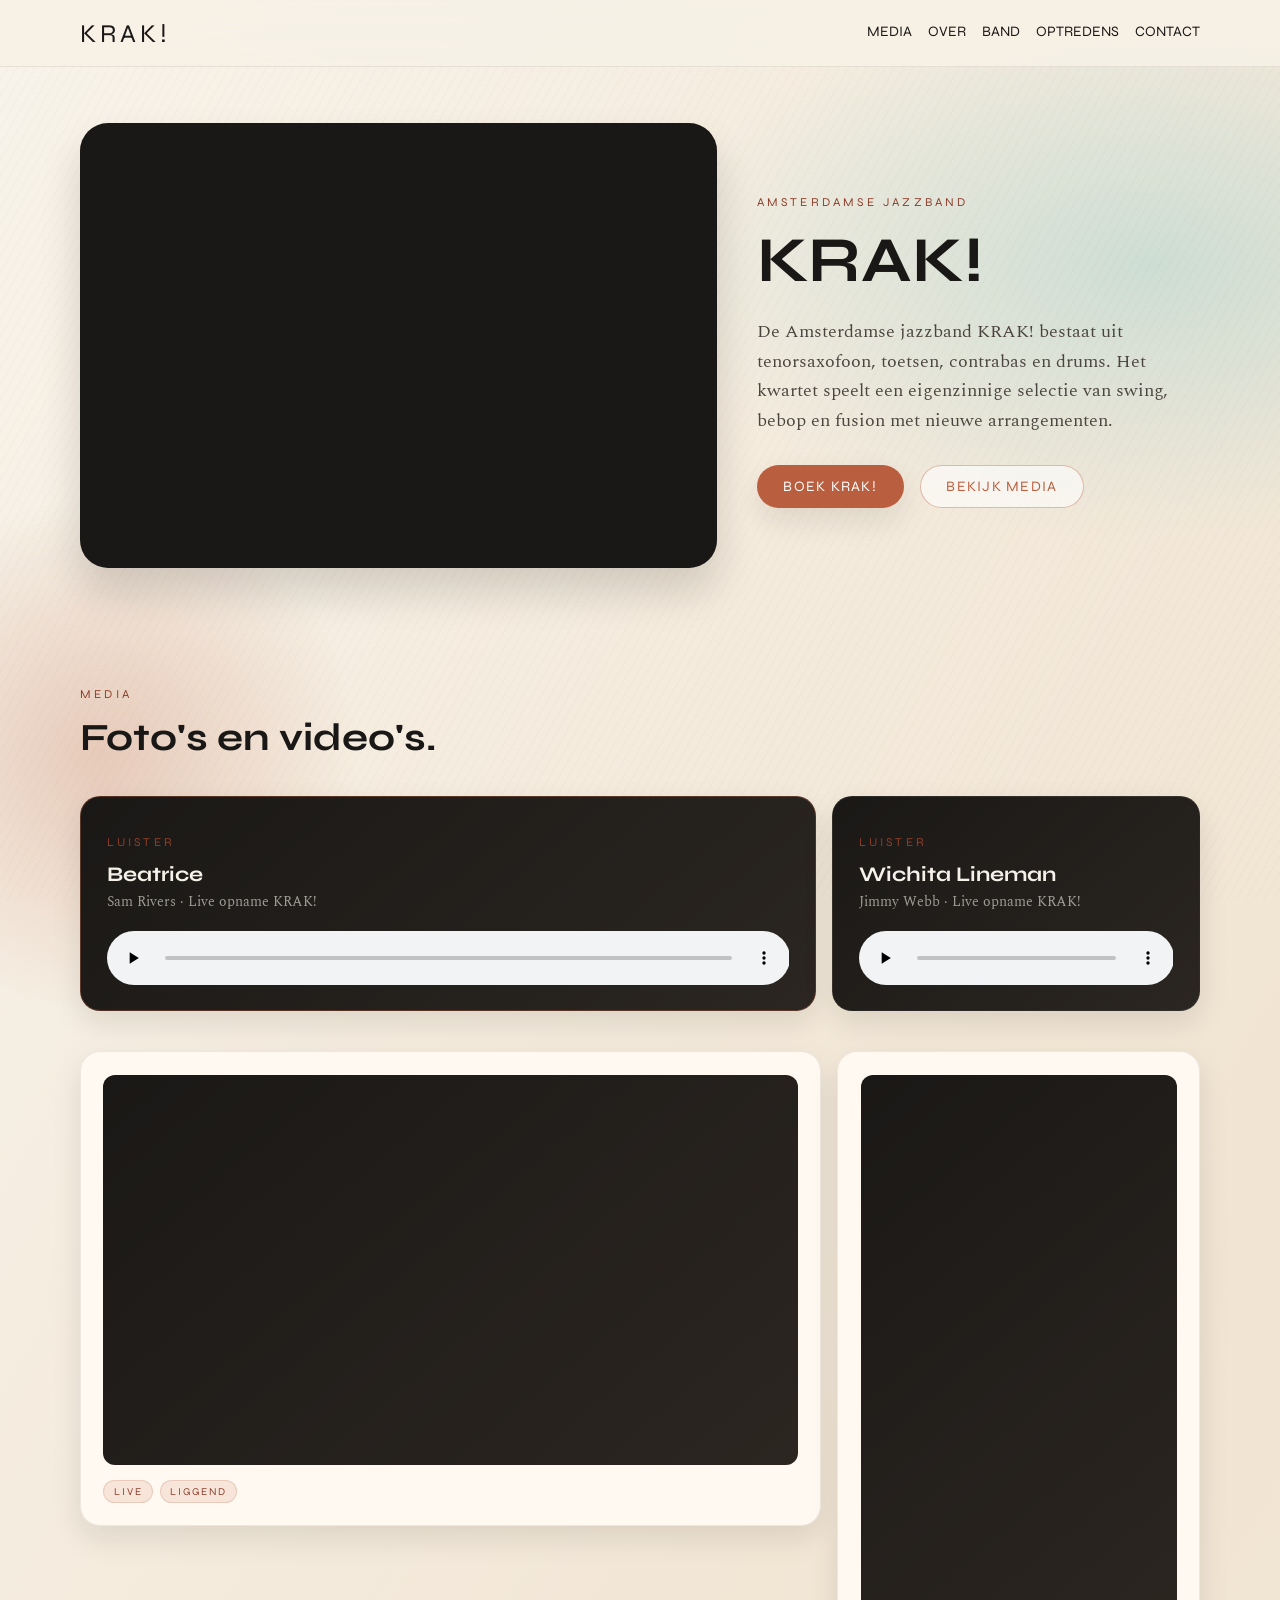
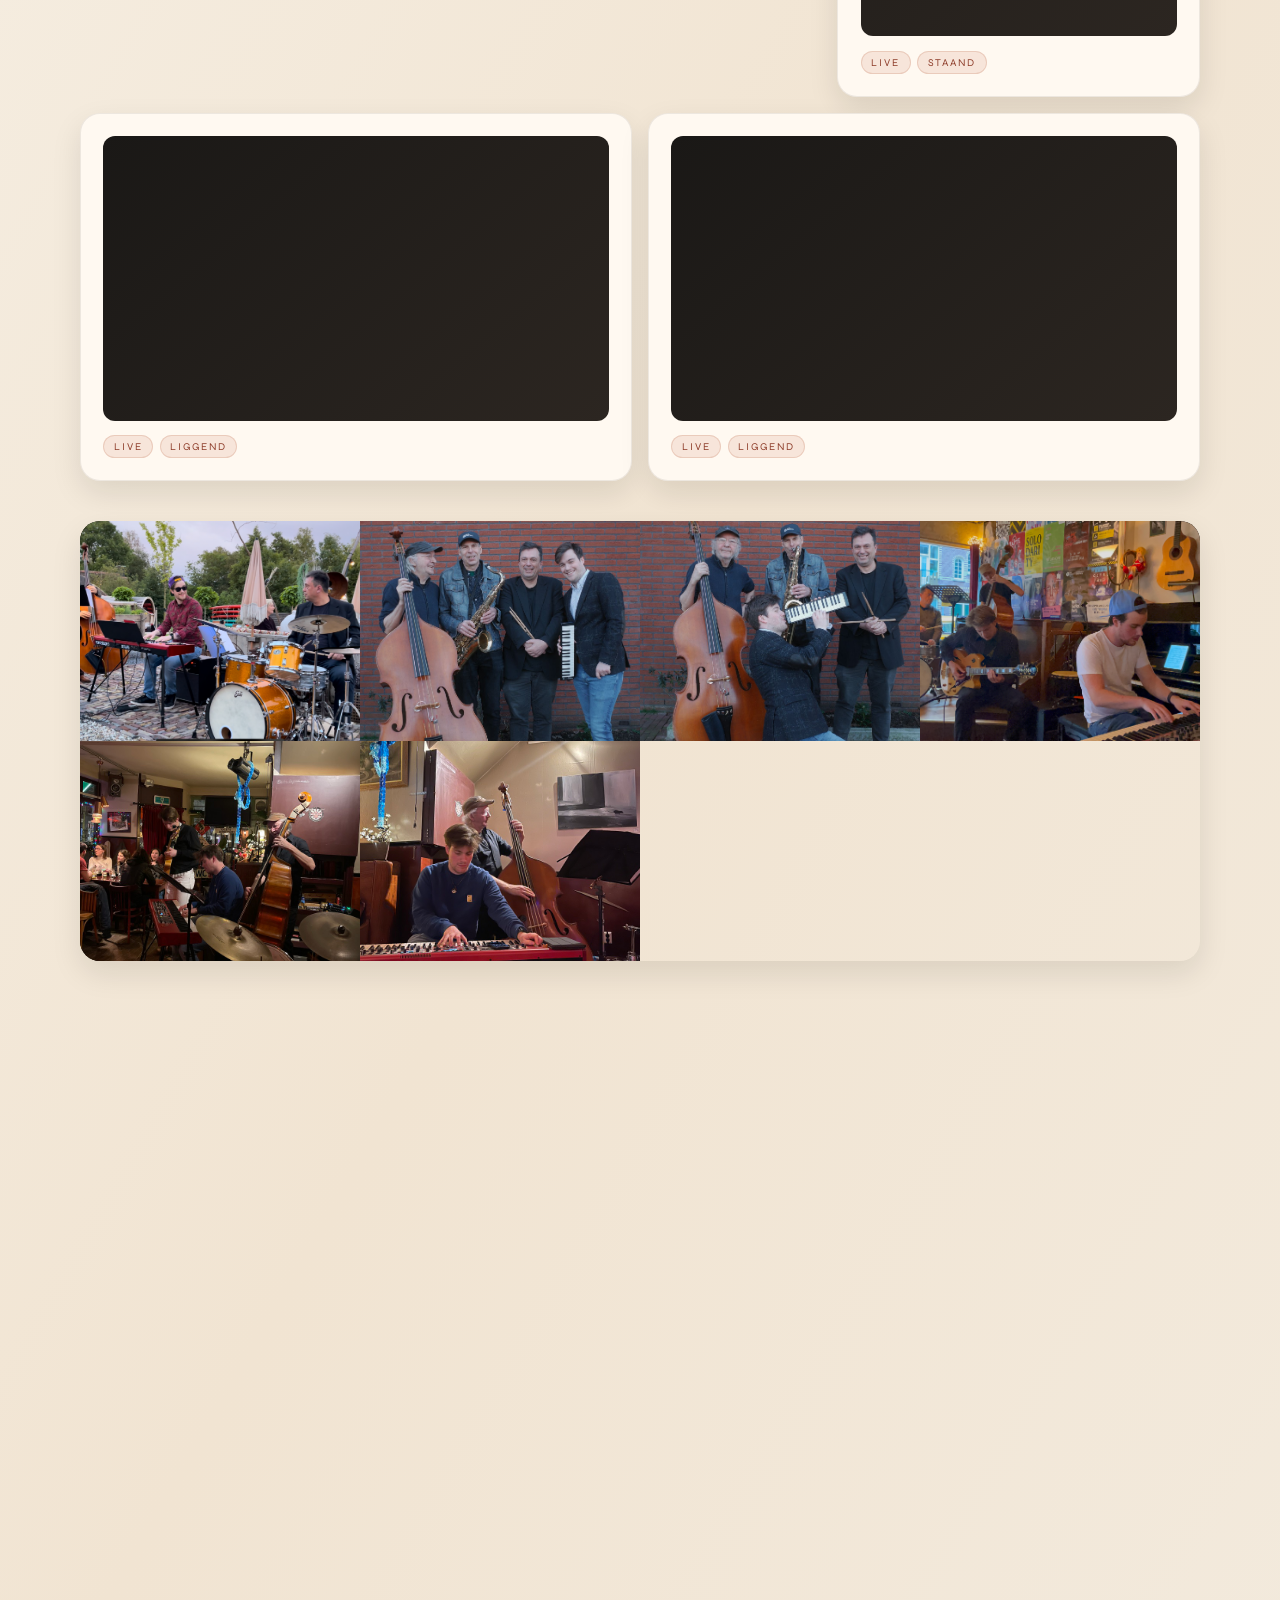
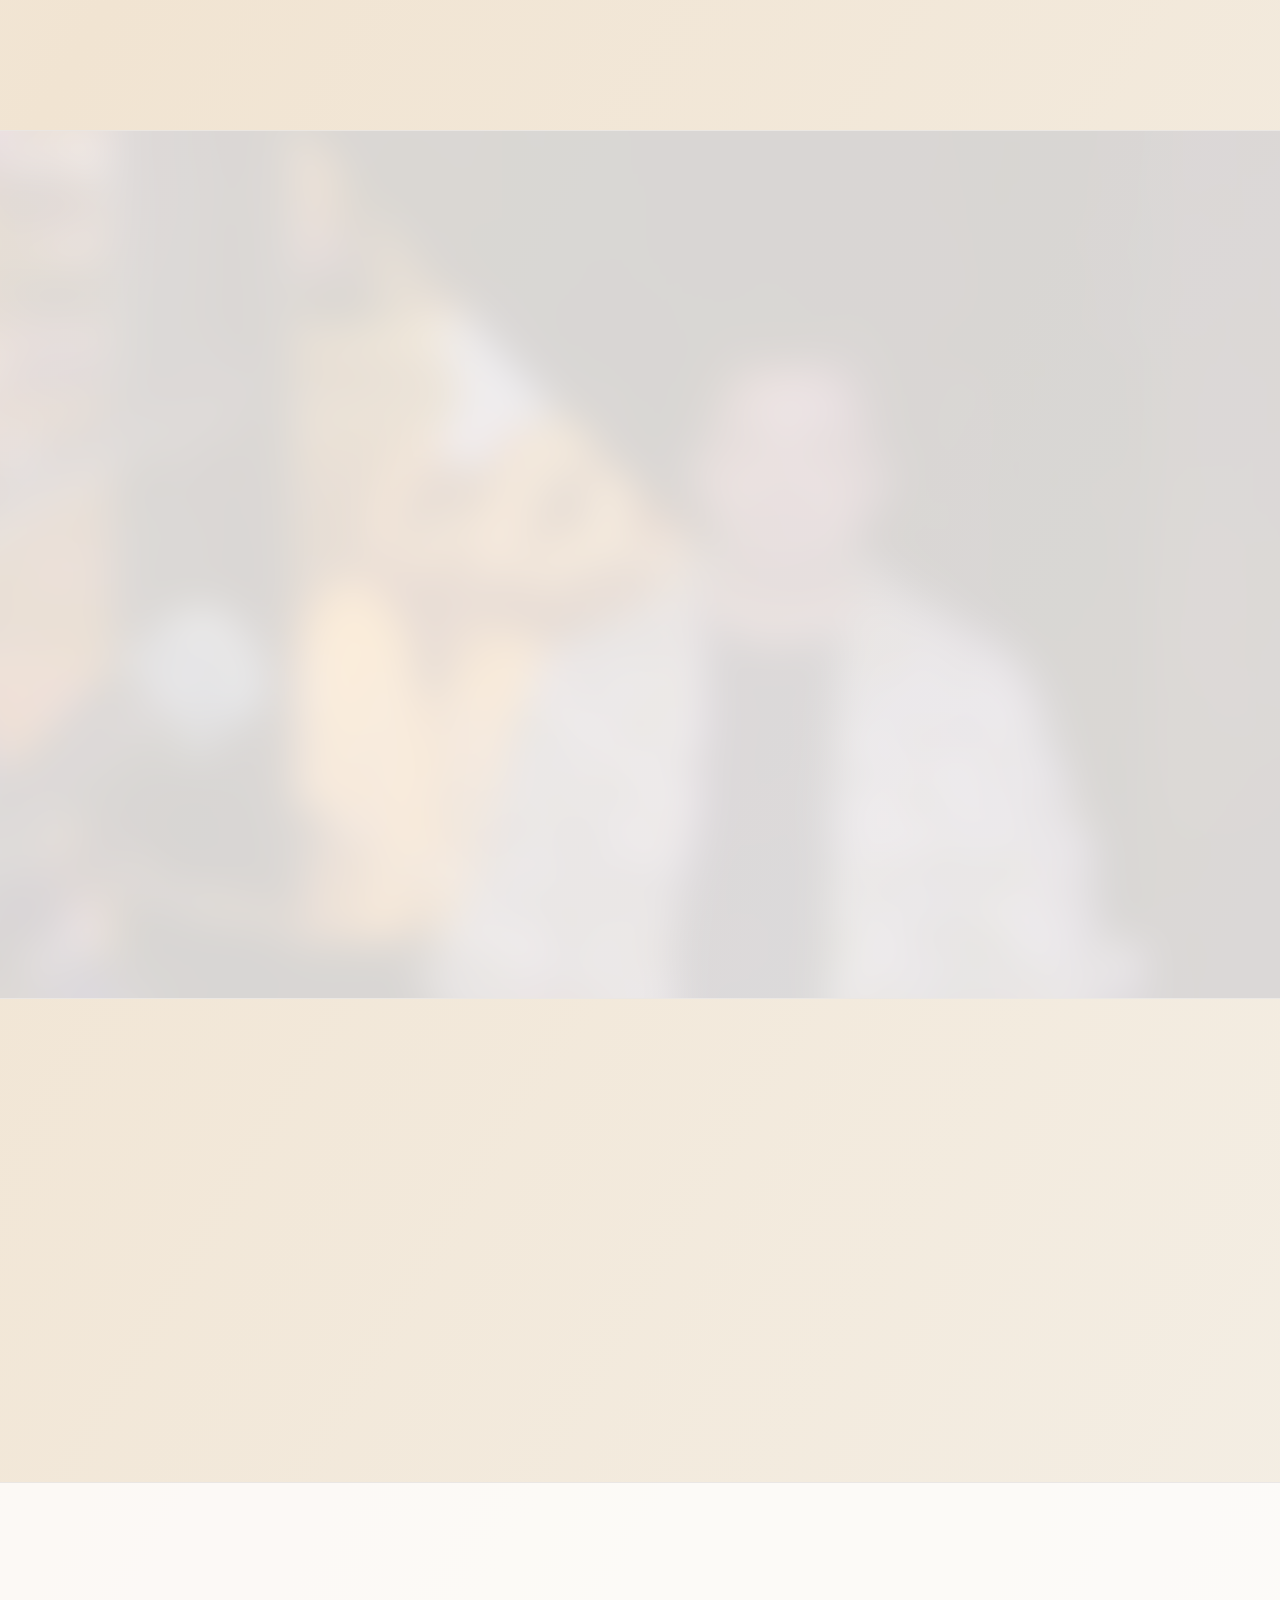
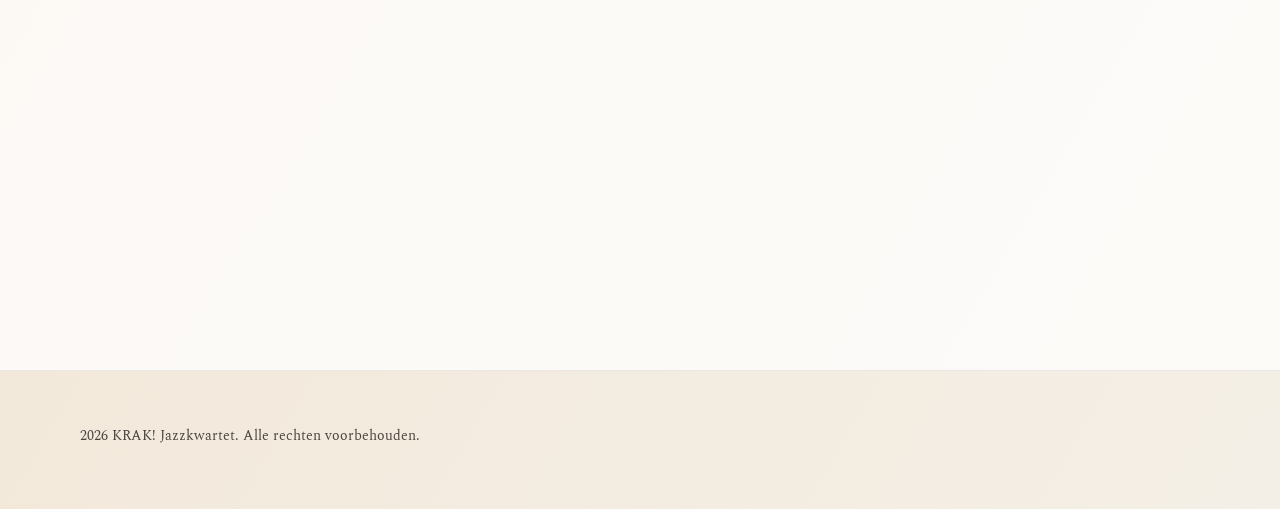
==== commit 0259eef0: "Replace hero YouTube iframe with self-hosted video Native <video> with autoplay/muted/loop is reliab" ====
--- a/index.html
+++ b/index.html
@@ -29,12 +29,9 @@
             <div class="container hero-grid">
                 <div class="hero-media" data-reveal style="--delay: 0.1s">
                     <div class="hero-video-wrapper">
-                        <iframe
-                            src="https://www.youtube-nocookie.com/embed/_o-eMniL0QE?autoplay=1&mute=1&loop=1&playlist=_o-eMniL0QE&controls=0&rel=0&iv_load_policy=3"
-                            allow="autoplay; encrypted-media"
-                            allowfullscreen
-                            title="KRAK! live optreden"
-                        ></iframe>
+                        <video autoplay muted loop playsinline>
+                            <source src="media/krak-hero.mp4" type="video/mp4">
+                        </video>
                     </div>
                     <div class="hero-overlay"></div>
                 </div>
--- a/styles.css
+++ b/styles.css
@@ -173,14 +173,12 @@
     background: #1a1816;
 }
 
-.hero-video-wrapper iframe {
-    position: absolute;
-    top: 50%;
-    left: 50%;
+.hero-video-wrapper video {
+    position: absolute;
+    inset: 0;
     width: 100%;
     height: 100%;
-    transform: translate(-50%, -50%) scale(1.25);
-    border: 0;
+    object-fit: cover;
     pointer-events: none;
 }
 
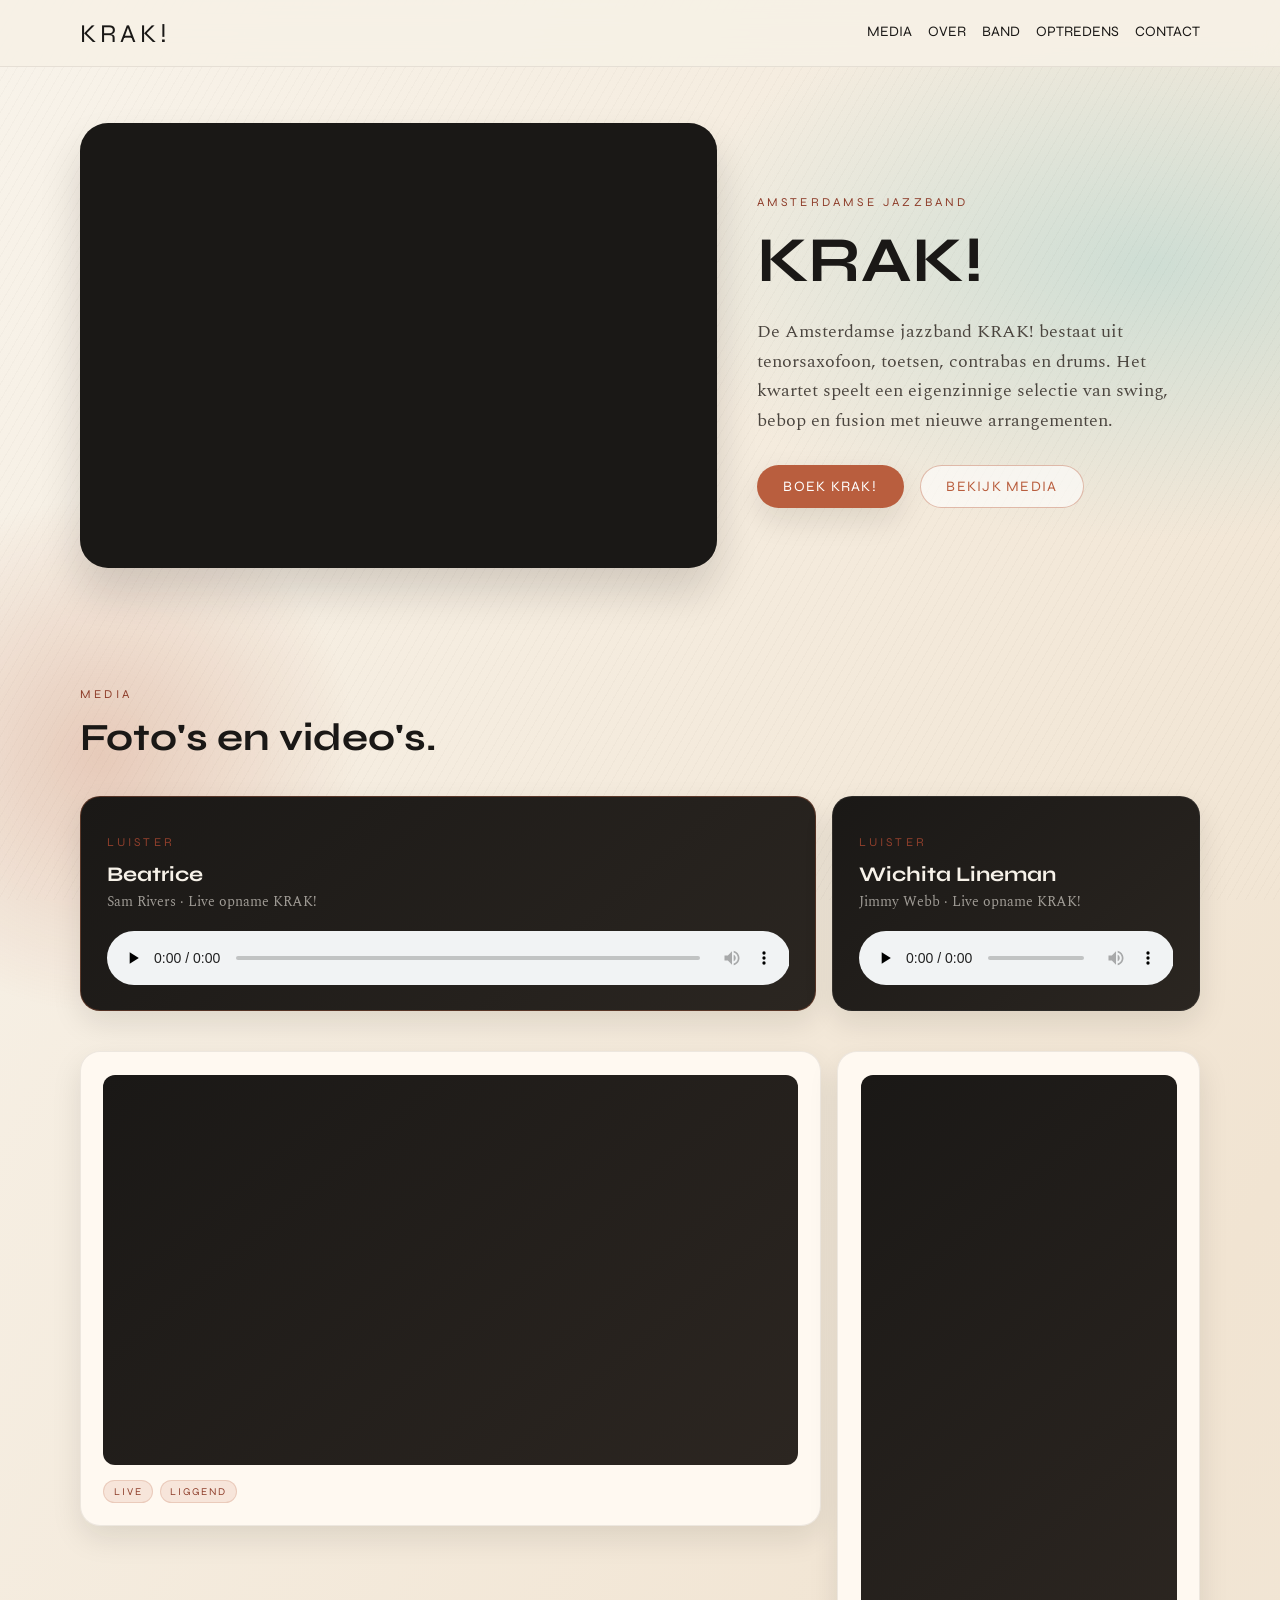
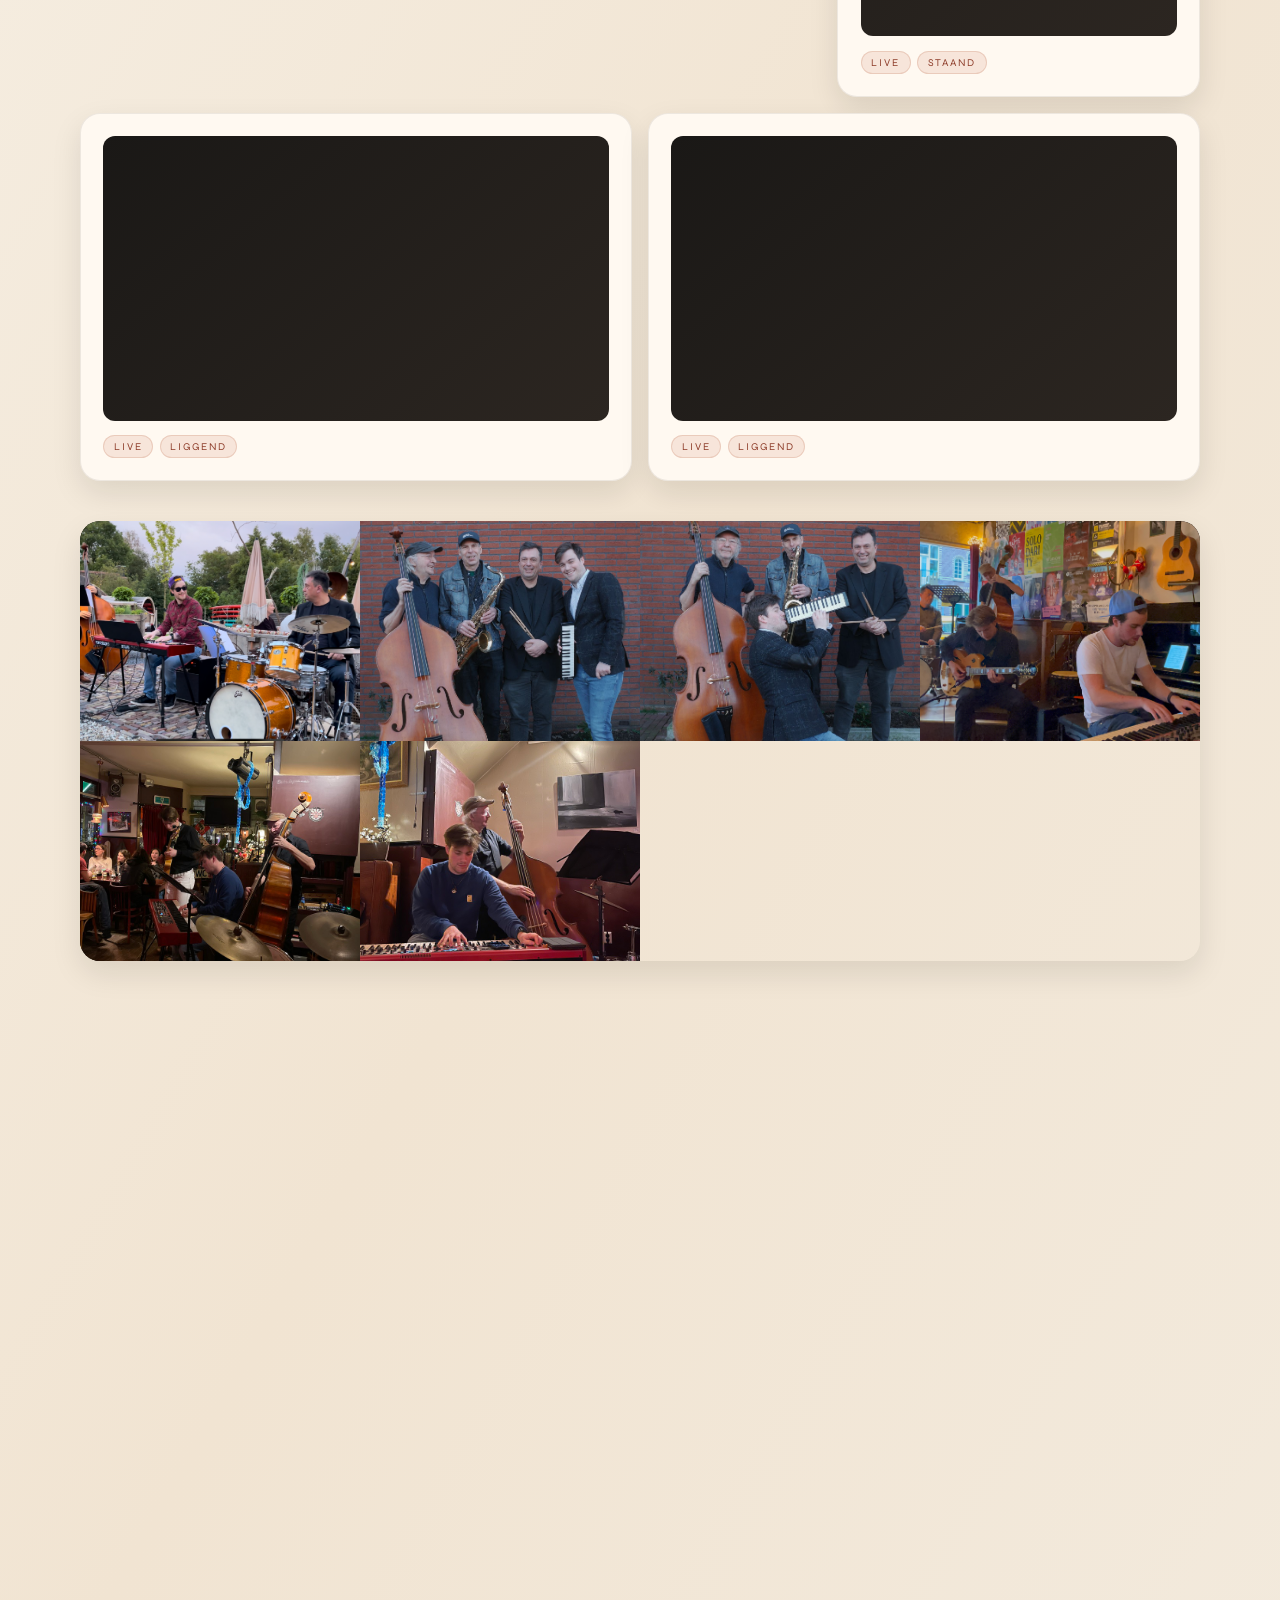
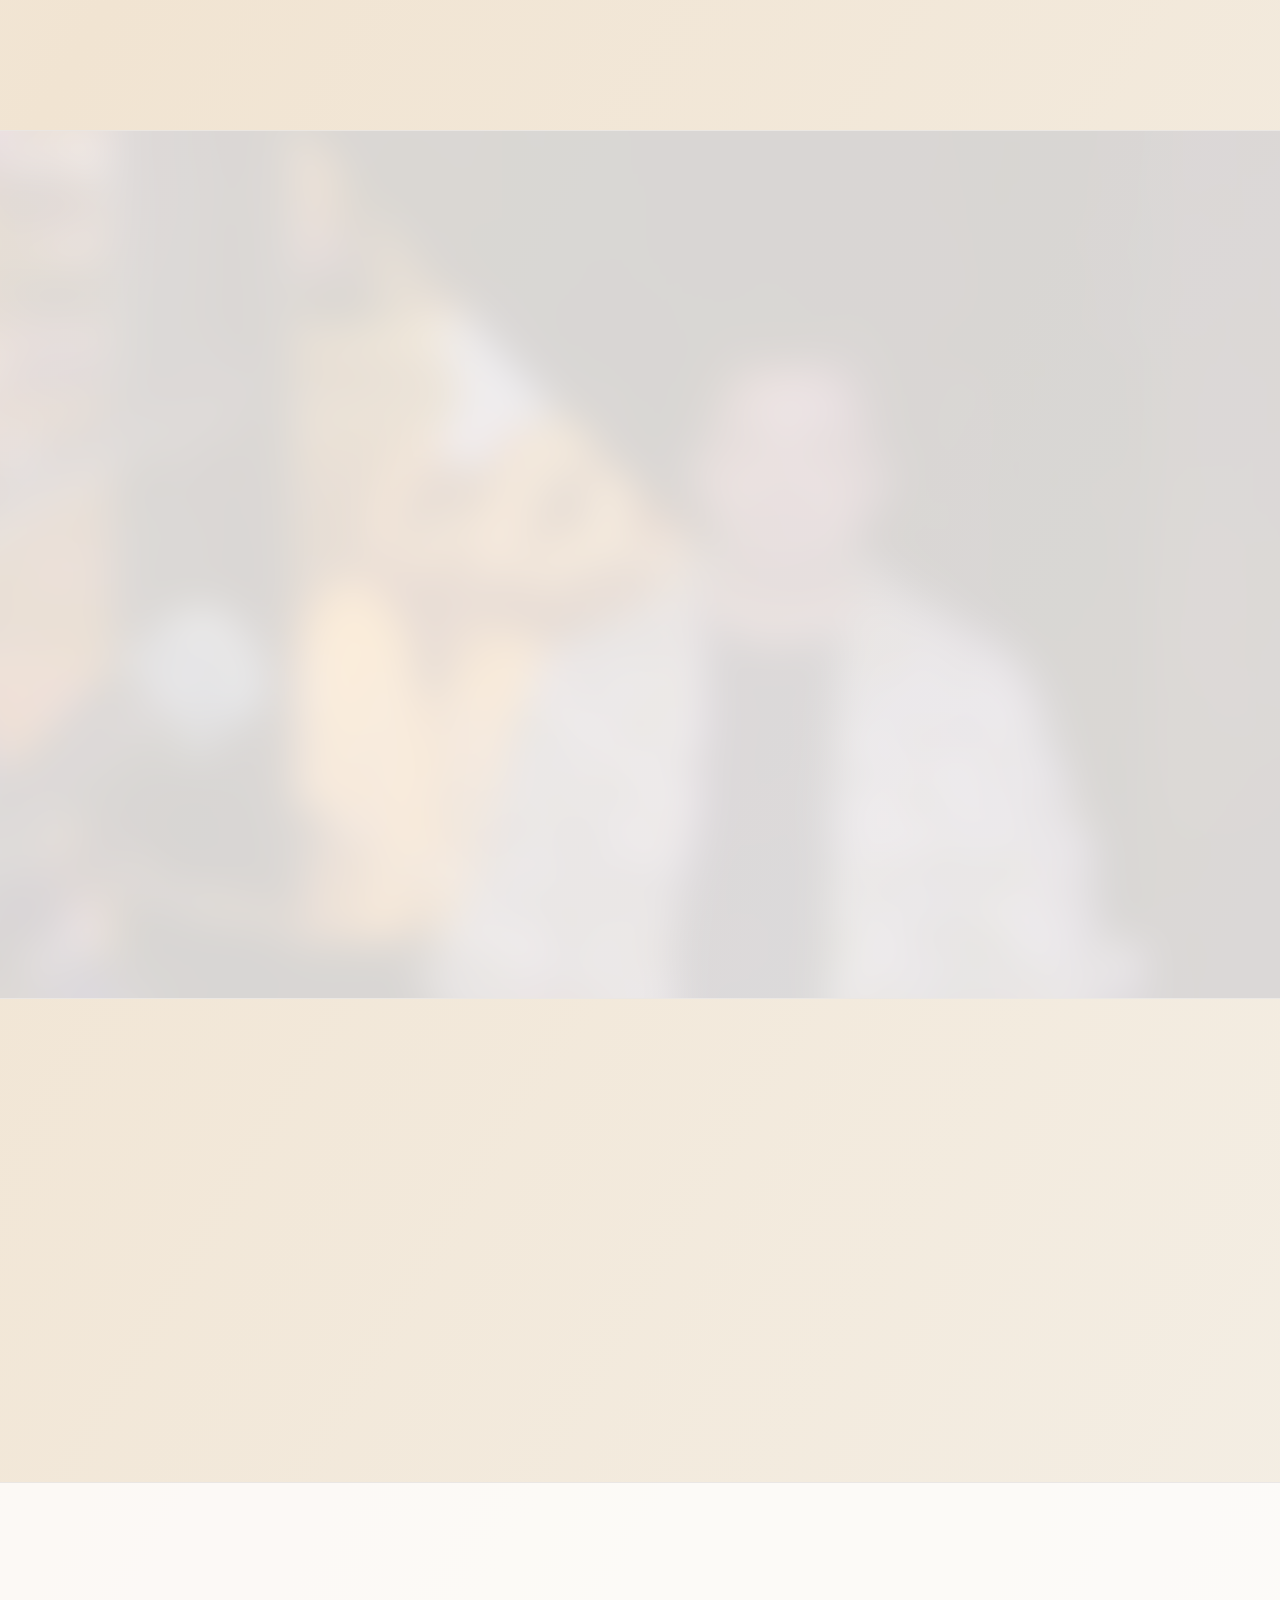
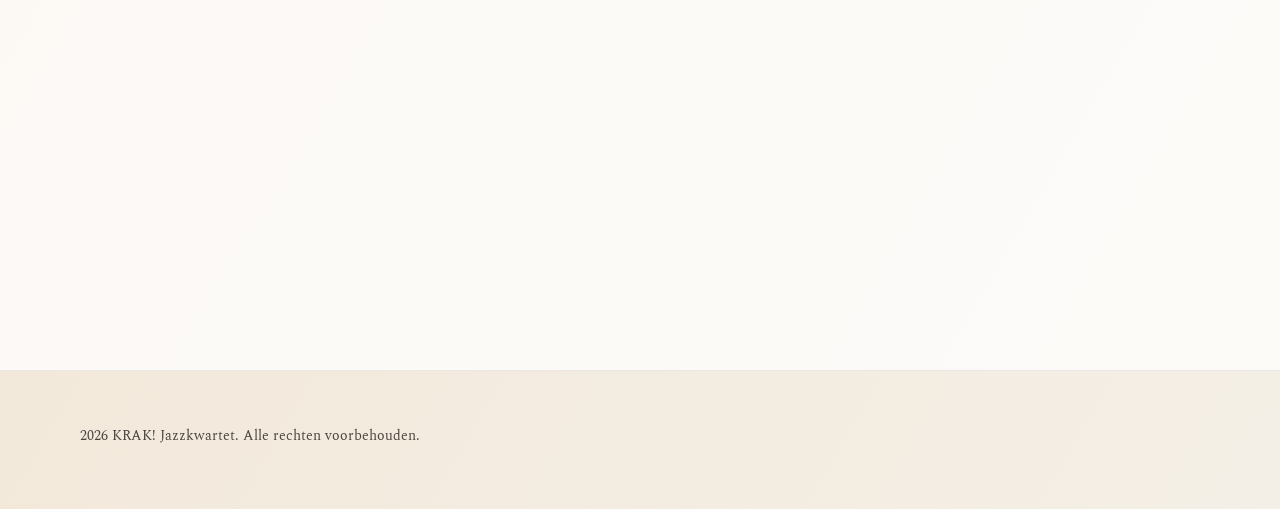
==== commit 02b7a7a2: "Add Google Search Console meta tag verification" ====
--- a/index.html
+++ b/index.html
@@ -5,6 +5,7 @@
     <meta name="viewport" content="width=device-width, initial-scale=1.0">
     <title>KRAK! Jazzkwartet</title>
     <meta name="description" content="KRAK! is een Amsterdamse jazzband met een eigenzinnige selectie van swing, bebop en fusion.">
+    <meta name="google-site-verification" content="uJ2JGz1YVDcvW1O4bMXBtT_UUqWb7ruqmt4LNc-3-JQ">
     <link rel="stylesheet" href="styles.css">
     <link rel="preconnect" href="https://fonts.googleapis.com">
     <link rel="preconnect" href="https://fonts.gstatic.com" crossorigin>
--- a/styles.css
+++ b/styles.css
@@ -178,7 +178,7 @@
     inset: 0;
     width: 100%;
     height: 100%;
-    object-fit: cover;
+    object-fit: contain;
     pointer-events: none;
 }
 
@@ -386,6 +386,8 @@
     display: grid;
     gap: 0.9rem;
     grid-column: span 6;
+    min-width: 0;
+    overflow: hidden;
 }
 
 .video-card.wide {
@@ -433,6 +435,11 @@
 
 .video-frame:has(iframe)::after {
     display: none;
+}
+
+.video-frame:has(iframe) {
+    padding: 0;
+    min-height: 0;
 }
 
 .video-frame iframe {
@@ -990,7 +997,8 @@
     }
 
     .hero-media {
-        height: clamp(246px, 49vw, 322px);
+        height: auto;
+        aspect-ratio: 16 / 9;
     }
 
     .gallery-grid {
@@ -1011,6 +1019,10 @@
     .video-card.tall,
     .video-card.full {
         grid-column: 1 / -1;
+    }
+
+    .video-card.tall {
+        display: none;
     }
 }
 
